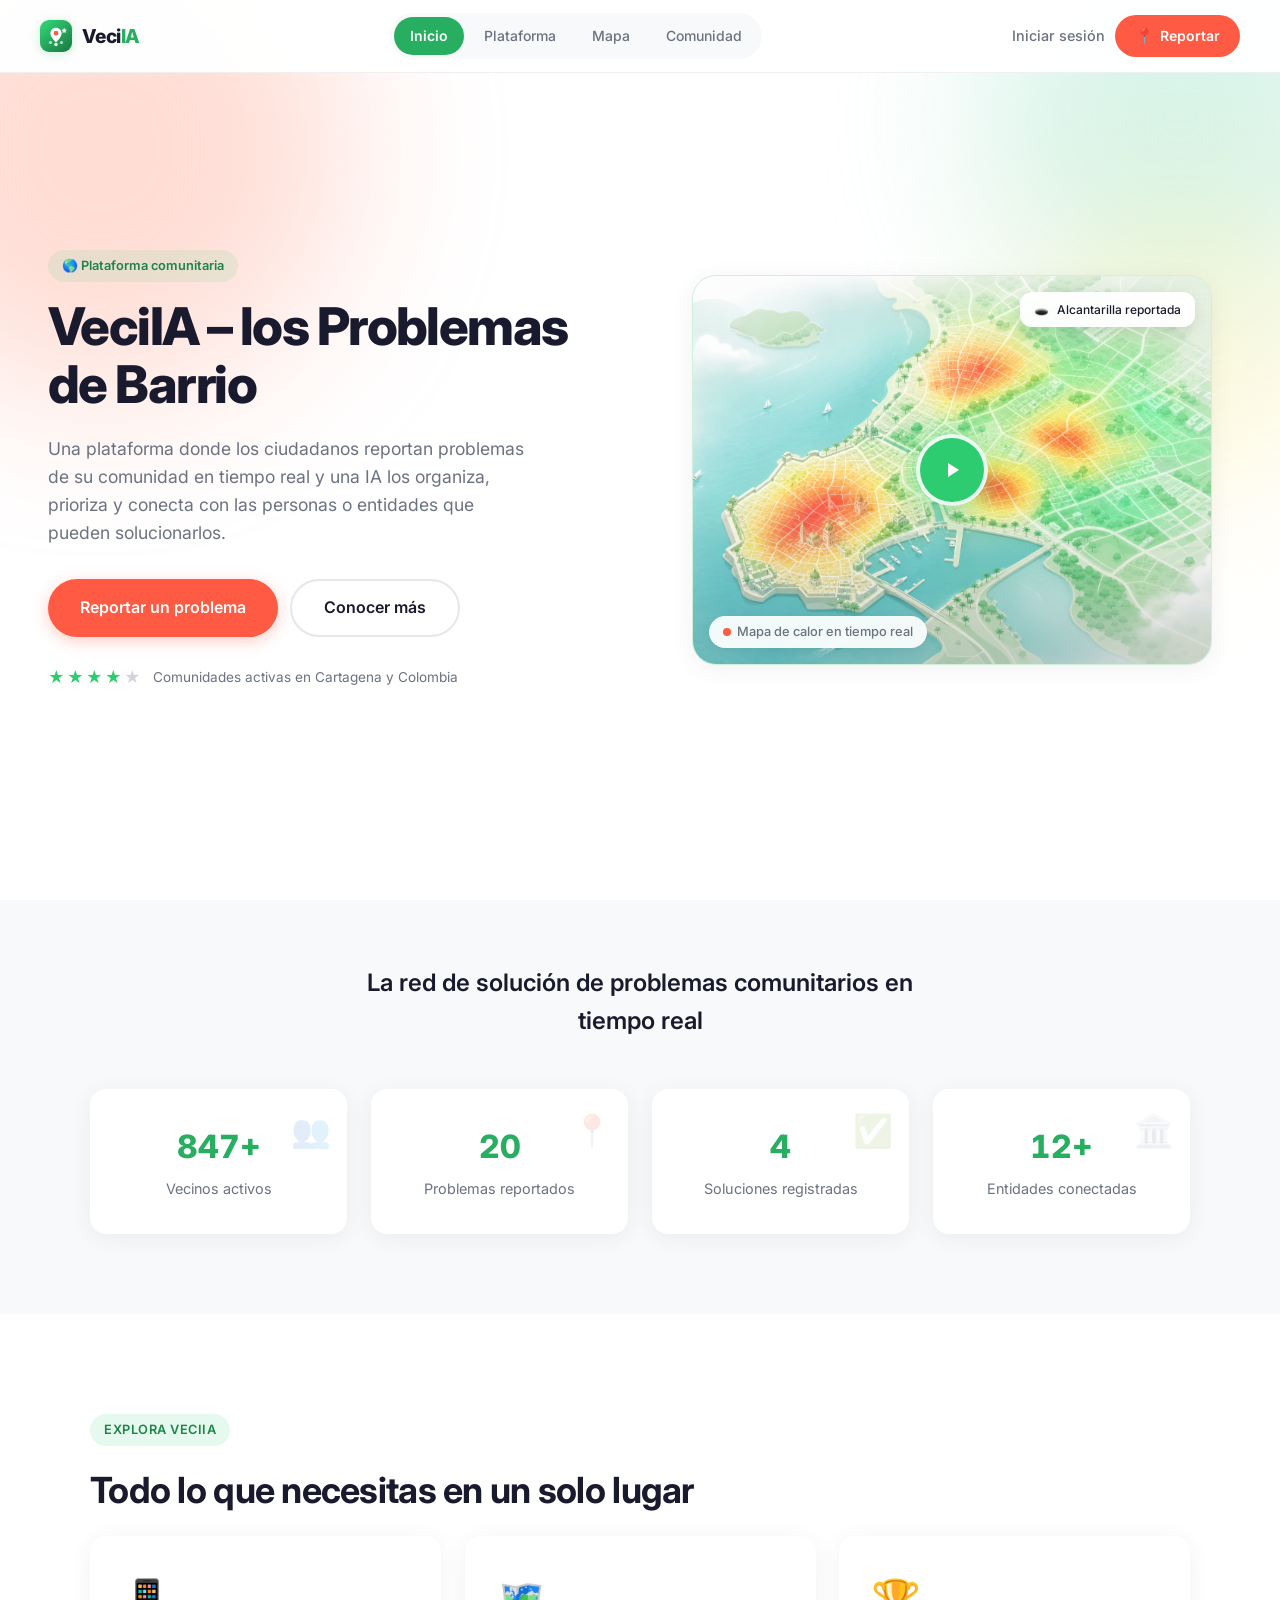
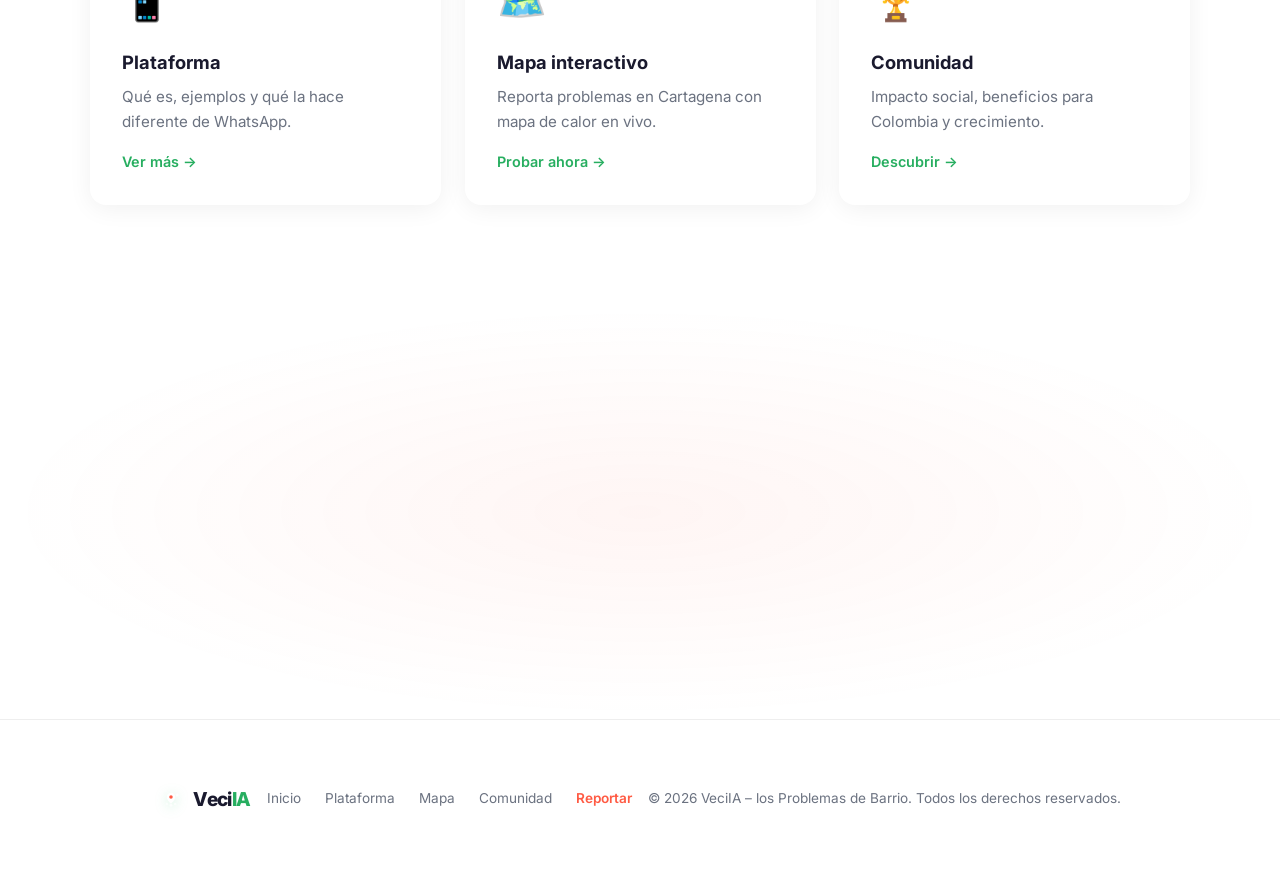
==== index.html @ 1b0c9b7e "commit 2" ====
<!DOCTYPE html>
<html lang="es">
<head>
  <meta charset="UTF-8">
  <meta name="viewport" content="width=device-width, initial-scale=1.0, viewport-fit=cover">
  <meta name="theme-color" content="#ffffff">
  <meta name="description" content="VeciIA – Reporta problemas de tu barrio en tiempo real. La IA los organiza, prioriza y conecta con quien puede solucionarlos.">
  <title>Inicio – VeciIA</title>
  <link rel="preconnect" href="https://fonts.googleapis.com">
  <link rel="preconnect" href="https://fonts.gstatic.com" crossorigin>
  <link href="https://fonts.googleapis.com/css2?family=Inter:wght@400;500;600;700;800&display=swap" rel="stylesheet">
  <link rel="icon" href="logo.svg" type="image/svg+xml">
  <link rel="stylesheet" href="styles.css">
</head>
<body data-page="index">
  <div class="blob blob-peach" aria-hidden="true"></div>
  <div class="blob blob-mint" aria-hidden="true"></div>
  <div class="blob blob-yellow" aria-hidden="true"></div>

  <div id="site-header"></div>

  <main class="page-main">
    <section class="hero">
      <div class="hero-content">
        <span class="hero-badge" data-reveal>🌎 Plataforma comunitaria</span>
        <h1 data-reveal data-delay="100">VeciIA – los Problemas de Barrio</h1>
        <p class="hero-desc" data-reveal data-delay="200">
          Una plataforma donde los ciudadanos reportan problemas de su comunidad en tiempo real
          y una IA los organiza, prioriza y conecta con las personas o entidades que pueden solucionarlos.
        </p>
        <div class="hero-actions" data-reveal data-delay="300">
          <a href="mapa.html#reportar" class="btn-primary js-report">Reportar un problema</a>
          <a href="plataforma.html" class="btn-secondary">Conocer más</a>
        </div>
        <div class="social-proof" data-reveal data-delay="400">
          <div class="stars" aria-label="4.8 de 5 estrellas">
            <span class="star filled">★</span>
            <span class="star filled">★</span>
            <span class="star filled">★</span>
            <span class="star filled">★</span>
            <span class="star">★</span>
          </div>
          <span>Comunidades activas en Cartagena y Colombia</span>
        </div>
      </div>
      <div class="hero-visual" data-reveal="right" data-delay="200">
        <div class="hero-image">
          <a href="mapa.html" class="map-preview-link">
            <div class="map-preview">
              <img
                src="assets/hero-heatmap.png"
                alt="Mapa de calor en tiempo real de problemas reportados en Cartagena"
                class="map-preview-img"
                width="520"
                height="390"
                loading="eager"
              >
              <div class="map-notifications" aria-live="polite"></div>
              <span class="map-label">
                <span class="live-dot"></span>
                Mapa de calor en tiempo real
              </span>
            </div>
            <span class="play-btn" aria-hidden="true">
              <svg width="24" height="24" viewBox="0 0 24 24" fill="white"><path d="M8 5v14l11-7z"/></svg>
            </span>
          </a>
        </div>
      </div>
    </section>

    <section class="stats-section">
      <h2 data-reveal>La red de solución de problemas comunitarios en tiempo real</h2>
      <div class="stats-grid">
        <div class="stat-card" data-reveal data-delay="0" data-tilt>
          <span class="stat-icon" aria-hidden="true">👥</span>
          <span class="stat-number" data-stat="users">847+</span>
          <span class="stat-label">Vecinos activos</span>
        </div>
        <div class="stat-card" data-reveal data-delay="100" data-tilt>
          <span class="stat-icon" aria-hidden="true">📍</span>
          <span class="stat-number" data-stat="reports">10</span>
          <span class="stat-label">Problemas reportados</span>
        </div>
        <div class="stat-card" data-reveal data-delay="200" data-tilt>
          <span class="stat-icon" aria-hidden="true">✅</span>
          <span class="stat-number" data-stat="resolved">2</span>
          <span class="stat-label">Soluciones registradas</span>
        </div>
        <div class="stat-card" data-reveal data-delay="300" data-tilt>
          <span class="stat-icon" aria-hidden="true">🏛️</span>
          <span class="stat-number" data-stat="entities">12+</span>
          <span class="stat-label">Entidades conectadas</span>
        </div>
      </div>
    </section>

    <section class="section">
      <div class="section-inner">
        <span class="section-tag" data-reveal>Explora VeciIA</span>
        <h2 data-reveal data-delay="50">Todo lo que necesitas en un solo lugar</h2>
        <div class="page-cards">
          <a href="plataforma.html" class="page-card" data-reveal data-delay="0" data-tilt>
            <span class="page-card-icon">📱</span>
            <h3>Plataforma</h3>
            <p>Qué es, ejemplos y qué la hace diferente de WhatsApp.</p>
            <span class="page-card-link">Ver más →</span>
          </a>
          <a href="mapa.html" class="page-card" data-reveal data-delay="100" data-tilt>
            <span class="page-card-icon">🗺️</span>
            <h3>Mapa interactivo</h3>
            <p>Reporta problemas en Cartagena con mapa de calor en vivo.</p>
            <span class="page-card-link">Probar ahora →</span>
          </a>
          <a href="comunidad.html" class="page-card" data-reveal data-delay="200" data-tilt>
            <span class="page-card-icon">🏆</span>
            <h3>Comunidad</h3>
            <p>Impacto social, beneficios para Colombia y crecimiento.</p>
            <span class="page-card-link">Descubrir →</span>
          </a>
        </div>
      </div>
    </section>

    <section class="cta-section">
      <div class="cta-inner" data-reveal>
        <h2>¿Listo para transformar tu barrio?</h2>
        <p>Únete a VeciIA y sé parte de la red que resuelve problemas en tiempo real.</p>
        <a href="mapa.html" class="btn-primary btn-large">Comenzar ahora</a>
      </div>
    </section>
  </main>

  <div id="site-footer"></div>
  <div id="site-auth"></div>

  <script src="layout.js"></script>
  <script src="app.js"></script>
  <script src="ui.js"></script>
  <script src="main.js"></script>
  <script>
    if (typeof VeciIA !== 'undefined') {
      VeciIA.on('ready', () => {
        const s = VeciIA.getStats();
        document.querySelector('[data-stat="users"]').textContent = s.users.toLocaleString('es-CO') + '+';
        document.querySelector('[data-stat="reports"]').textContent = s.reports.toLocaleString('es-CO');
        document.querySelector('[data-stat="resolved"]').textContent = s.resolved.toLocaleString('es-CO');
        document.querySelector('[data-stat="entities"]').textContent = s.entities + '+';
      });
    }
  </script>
</body>
</html>
---- styles.css ----
*, *::before, *::after {
  box-sizing: border-box;
  margin: 0;
  padding: 0;
}

:root {
  --coral: #ff5a43;
  --coral-dark: #e84a35;
  --green: #2ecc71;
  --green-dark: #27ae60;
  --green-deep: #1e8449;
  --text: #1a1a2e;
  --text-muted: #6b7280;
  --bg: #ffffff;
  --bg-alt: #f8f9fb;
  --card-shadow: 0 4px 24px rgba(0, 0, 0, 0.06);
  --card-shadow-hover: 0 12px 40px rgba(0, 0, 0, 0.12);
  --radius: 16px;
  --radius-lg: 24px;
  --font: 'Inter', system-ui, -apple-system, sans-serif;
  --header-h: 72px;
  --safe-top: 0px;
  --safe-bottom: 0px;
  --ease-out: cubic-bezier(0.22, 1, 0.36, 1);
  --ease-spring: cubic-bezier(0.34, 1.56, 0.64, 1);
}

html {
  scroll-behavior: smooth;
}

body {
  font-family: var(--font);
  color: var(--text);
  background: var(--bg);
  line-height: 1.6;
  overflow-x: hidden;
  -webkit-font-smoothing: antialiased;
}

body.menu-open {
  overflow: hidden;
}

/* ── Scroll reveal ── */
[data-reveal] {
  opacity: 0;
  transform: translateY(32px);
  transition: opacity 0.7s var(--ease-out), transform 0.7s var(--ease-out);
}

[data-reveal="left"] {
  transform: translateX(-40px);
}

[data-reveal="right"] {
  transform: translateX(40px);
}

[data-reveal].revealed {
  opacity: 1;
  transform: translate(0, 0);
}

@media (prefers-reduced-motion: reduce) {
  [data-reveal] {
    opacity: 1;
    transform: none;
    transition: none;
  }

  *, *::before, *::after {
    animation-duration: 0.01ms !important;
    transition-duration: 0.01ms !important;
  }
}

/* ── Background blobs ── */
.blob {
  position: fixed;
  border-radius: 50%;
  filter: blur(80px);
  opacity: 0.45;
  pointer-events: none;
  z-index: -1;
  transition: transform 0.6s ease-out;
  will-change: transform;
}

.blob-peach {
  width: min(500px, 80vw);
  height: min(500px, 80vw);
  background: #ffb4a2;
  top: -100px;
  left: -150px;
  animation: float 8s ease-in-out infinite;
}

.blob-mint {
  width: min(400px, 70vw);
  height: min(400px, 70vw);
  background: #a8e6cf;
  top: -80px;
  right: -100px;
  animation: float 10s ease-in-out infinite reverse;
}

.blob-yellow {
  width: min(300px, 60vw);
  height: min(300px, 60vw);
  background: #fff3b0;
  top: 200px;
  right: -50px;
  animation: float 12s ease-in-out infinite 2s;
}

@keyframes float {
  0%, 100% { transform: translate(0, 0); }
  33% { transform: translate(20px, -15px); }
  66% { transform: translate(-10px, 10px); }
}

/* ── Nav overlay ── */
.nav-overlay {
  position: fixed;
  inset: 0;
  background: rgba(0, 0, 0, 0.4);
  backdrop-filter: blur(4px);
  z-index: 98;
  opacity: 0;
  visibility: hidden;
  transition: opacity 0.3s, visibility 0.3s;
}

.nav-overlay.visible {
  opacity: 1;
  visibility: visible;
}

/* ── Header ── */
.header {
  position: fixed;
  top: 0;
  left: 0;
  right: 0;
  z-index: 100;
  background: rgba(255, 255, 255, 0.97);
  backdrop-filter: blur(12px);
  -webkit-backdrop-filter: blur(12px);
  border-bottom: 1px solid rgba(0, 0, 0, 0.06);
  transition: box-shadow 0.3s var(--ease-out);
}

.header.scrolled {
  box-shadow: 0 4px 24px rgba(0, 0, 0, 0.08);
}

.header-inner {
  display: flex;
  align-items: center;
  justify-content: space-between;
  gap: 16px;
  max-width: 1280px;
  margin: 0 auto;
  padding: 0 clamp(16px, 4vw, 40px);
  height: var(--header-h);
}

.page-main {
  padding-top: calc(var(--header-h) + var(--safe-top));
}

.page-main--map {
  padding-top: calc(var(--header-h) + var(--safe-top));
}

.header-actions {
  display: flex;
  align-items: center;
  gap: 10px;
  flex-shrink: 0;
  min-width: 0;
}

.header-actions .user-menu {
  margin-right: 4px;
}

.logo {
  display: flex;
  align-items: center;
  gap: 10px;
  font-weight: 800;
  font-size: 1.2rem;
  color: var(--text);
  text-decoration: none;
  z-index: 101;
  transition: transform 0.2s var(--ease-spring);
  min-width: 0;
  flex-shrink: 0;
}

.logo:hover {
  transform: scale(1.02);
}

.logo-icon {
  display: flex;
  align-items: center;
  justify-content: center;
  flex-shrink: 0;
  line-height: 0;
  filter: drop-shadow(0 2px 6px rgba(46, 204, 113, 0.25));
  transition: transform 0.4s var(--ease-spring), filter 0.3s;
}

.logo-text {
  letter-spacing: -0.03em;
  white-space: nowrap;
}

.logo-ia {
  color: var(--green-dark);
}

.logo:hover .logo-icon {
  transform: rotate(-6deg) scale(1.05);
  filter: drop-shadow(0 4px 10px rgba(46, 204, 113, 0.35));
}

.nav {
  display: flex;
  align-items: center;
  gap: 4px;
  background: var(--bg-alt);
  padding: 4px;
  border-radius: 50px;
}

.nav-drawer-head,
.nav-drawer-foot,
.nav-links-group {
  display: contents;
}

.nav-drawer-brand,
.nav-drawer-tagline {
  display: none;
}

.nav-link {
  color: var(--text-muted);
  text-decoration: none;
  font-size: 0.875rem;
  font-weight: 500;
  padding: 8px 16px;
  border-radius: 50px;
  transition: color 0.2s, background 0.2s;
  white-space: nowrap;
}

.nav-link:hover {
  color: var(--text);
  background: rgba(255, 255, 255, 0.8);
}

.nav-link.active {
  color: white;
  background: var(--green-dark);
  font-weight: 600;
}

.header-cta {
  display: inline-flex;
  align-items: center;
  gap: 6px;
  padding: 10px 20px;
  background: var(--coral);
  color: white !important;
  text-decoration: none;
  border-radius: 50px;
  font-size: 0.875rem;
  font-weight: 600;
  transition: background 0.2s, transform 0.2s;
  white-space: nowrap;
  flex-shrink: 0;
  z-index: 101;
}

.header-cta-icon {
  font-size: 0.95rem;
  line-height: 1;
}

.header-cta:hover {
  background: var(--coral-dark);
  transform: translateY(-1px);
}

.nav-mobile-only {
  display: none;
}

.nav-report-mobile {
  background: var(--coral) !important;
  color: white !important;
  font-weight: 600;
  margin-top: 8px;
  text-align: center;
}

body.logged-in .sign-in,
body.logged-in .sign-in-nav {
  display: none !important;
}

body.logged-in .header-cta {
  background: var(--green-dark);
}

body.logged-in .header-cta:hover {
  background: var(--green-deep);
}

.sign-in {
  color: var(--text-muted);
  text-decoration: none;
  font-size: 0.9rem;
  font-weight: 500;
  transition: color 0.2s;
  z-index: 101;
}

.sign-in:hover {
  color: var(--text);
}

/* Botón flotante Reportar (visible en todas las páginas) */
.fab-report {
  display: none;
  position: fixed;
  bottom: calc(20px + var(--safe-bottom));
  right: 16px;
  z-index: 90;
  align-items: center;
  gap: 8px;
  padding: 14px 20px;
  background: var(--coral);
  color: white !important;
  text-decoration: none;
  border-radius: 50px;
  font-size: 0.9rem;
  font-weight: 700;
  box-shadow: 0 8px 28px rgba(255, 90, 67, 0.45);
  transition: transform 0.2s var(--ease-out), box-shadow 0.2s, background 0.2s;
}

.fab-report:hover {
  background: var(--coral-dark);
  transform: translateY(-2px);
  box-shadow: 0 12px 32px rgba(255, 90, 67, 0.5);
}

.fab-report-icon {
  font-size: 1.1rem;
  line-height: 1;
}

body.logged-in .fab-report {
  background: var(--green-dark);
  box-shadow: 0 8px 28px rgba(39, 174, 96, 0.4);
}

body.logged-in .fab-report:hover {
  background: var(--green-deep);
  box-shadow: 0 12px 32px rgba(39, 174, 96, 0.45);
}

body[data-page="mapa"] .fab-report {
  display: none !important;
}

body[data-page="mapa"].logged-in .map-page-body {
  padding-bottom: calc(48px + var(--safe-bottom));
}

.footer-report {
  color: var(--coral) !important;
  font-weight: 600;
}

.menu-toggle {
  display: none;
  flex-direction: column;
  justify-content: center;
  align-items: center;
  gap: 5px;
  background: var(--bg-alt);
  border: 1px solid rgba(0, 0, 0, 0.07);
  border-radius: 12px;
  cursor: pointer;
  padding: 0;
  z-index: 101;
  width: 44px;
  height: 44px;
  flex-shrink: 0;
  transition: background 0.2s, border-color 0.2s, box-shadow 0.2s;
}

.menu-toggle:hover {
  background: #eef0f4;
  border-color: rgba(0, 0, 0, 0.1);
}

.menu-toggle span {
  display: block;
  width: 20px;
  height: 2px;
  background: var(--text);
  border-radius: 2px;
  transition: transform 0.3s var(--ease-out), opacity 0.3s;
  transform-origin: center;
}

.menu-toggle.active {
  background: var(--green-dark);
  border-color: var(--green-dark);
}

.menu-toggle.active span {
  background: white;
}

.menu-toggle.active span:nth-child(1) {
  transform: translateY(7px) rotate(45deg);
}

.menu-toggle.active span:nth-child(2) {
  opacity: 0;
  transform: scaleX(0);
}

.menu-toggle.active span:nth-child(3) {
  transform: translateY(-7px) rotate(-45deg);
}

/* ── Buttons ── */
.btn-primary,
.btn-secondary {
  position: relative;
  overflow: hidden;
  display: inline-flex;
  align-items: center;
  justify-content: center;
  padding: 14px 32px;
  border-radius: 50px;
  font-weight: 600;
  font-size: 1rem;
  text-decoration: none;
  border: none;
  cursor: pointer;
  transition: background 0.25s, transform 0.2s var(--ease-spring), box-shadow 0.25s;
  -webkit-tap-highlight-color: transparent;
  min-height: 48px;
}

.btn-primary {
  background: var(--coral);
  color: white;
  box-shadow: 0 4px 16px rgba(255, 90, 67, 0.3);
}

.btn-primary:hover {
  background: var(--coral-dark);
  transform: translateY(-2px);
  box-shadow: 0 8px 24px rgba(255, 90, 67, 0.4);
}

.btn-primary:active {
  transform: translateY(0) scale(0.98);
}

.btn-secondary {
  background: transparent;
  color: var(--text);
  border: 2px solid #e5e7eb;
}

.btn-secondary:hover {
  border-color: var(--green);
  color: var(--green-dark);
  transform: translateY(-2px);
}

.btn-large {
  padding: 16px 40px;
  font-size: 1.05rem;
}

.ripple {
  position: absolute;
  border-radius: 50%;
  background: rgba(255, 255, 255, 0.4);
  width: 20px;
  height: 20px;
  transform: translate(-50%, -50%) scale(0);
  animation: ripple 0.6s ease-out forwards;
  pointer-events: none;
}

@keyframes ripple {
  to {
    transform: translate(-50%, -50%) scale(20);
    opacity: 0;
  }
}

/* ── Hero ── */
.hero {
  display: grid;
  grid-template-columns: 1fr 1fr;
  gap: clamp(32px, 5vw, 64px);
  align-items: center;
  max-width: 1280px;
  margin: 0 auto;
  padding: 48px clamp(20px, 4vw, 48px) 80px;
  min-height: calc(100svh - var(--header-h));
}

.hero-badge {
  display: inline-block;
  background: rgba(46, 204, 113, 0.1);
  color: var(--green-deep);
  font-size: 0.8rem;
  font-weight: 600;
  padding: 6px 14px;
  border-radius: 20px;
  margin-bottom: 16px;
}

.hero-content h1 {
  font-size: clamp(2rem, 5vw, 3.25rem);
  font-weight: 800;
  line-height: 1.12;
  margin-bottom: 20px;
  letter-spacing: -0.03em;
}

.hero-desc {
  color: var(--text-muted);
  font-size: clamp(1rem, 2vw, 1.1rem);
  margin-bottom: 32px;
  max-width: 480px;
}

.hero-actions {
  display: flex;
  flex-wrap: wrap;
  gap: 12px;
}

.social-proof {
  display: flex;
  align-items: center;
  flex-wrap: wrap;
  gap: 12px;
  margin-top: 28px;
  font-size: 0.85rem;
  color: var(--text-muted);
}

.stars {
  display: flex;
  gap: 2px;
}

.star {
  color: #d1d5db;
  font-size: 1rem;
  transition: transform 0.3s var(--ease-spring);
}

.star.filled {
  color: var(--green);
}

.social-proof:hover .star.filled {
  transform: scale(1.15);
}

/* ── Hero visual ── */
.hero-visual {
  display: flex;
  justify-content: center;
}

.hero-image {
  position: relative;
  width: 100%;
  max-width: 520px;
  transition: transform 0.15s ease-out;
  will-change: transform;
}

.map-preview {
  width: 100%;
  aspect-ratio: 4/3;
  background: #e8f5e9;
  border-radius: var(--radius-lg);
  position: relative;
  overflow: hidden;
  box-shadow: var(--card-shadow);
  border: 1px solid rgba(46, 204, 113, 0.12);
}

.map-preview-img {
  width: 100%;
  height: 100%;
  object-fit: cover;
  object-position: center;
  display: block;
  transition: transform 0.5s var(--ease-out);
}

.map-preview-link:hover .map-preview-img {
  transform: scale(1.03);
}

.map-preview::after {
  content: '';
  position: absolute;
  inset: 0;
  background: linear-gradient(180deg, transparent 55%, rgba(0, 0, 0, 0.12) 100%);
  pointer-events: none;
  z-index: 1;
}

.map-grid {
  position: absolute;
  inset: 0;
  background-image:
    linear-gradient(rgba(255,255,255,0.3) 1px, transparent 1px),
    linear-gradient(90deg, rgba(255,255,255,0.3) 1px, transparent 1px);
  background-size: 40px 40px;
  animation: gridMove 20s linear infinite;
}

@keyframes gridMove {
  0% { transform: translate(0, 0); }
  100% { transform: translate(40px, 40px); }
}

.heat-dot {
  position: absolute;
  border-radius: 50%;
  animation: pulse 2s ease-in-out infinite;
}

.dot-1 { width: 60px; height: 60px; background: rgba(255, 90, 67, 0.5); top: 30%; left: 25%; }
.dot-2 { width: 40px; height: 40px; background: rgba(255, 90, 67, 0.35); top: 55%; left: 60%; animation-delay: 0.5s; }
.dot-3 { width: 50px; height: 50px; background: rgba(255, 152, 0, 0.4); top: 20%; right: 20%; animation-delay: 1s; }
.dot-4 { width: 35px; height: 35px; background: rgba(46, 204, 113, 0.4); bottom: 25%; left: 40%; animation-delay: 1.5s; }

@keyframes pulse {
  0%, 100% { transform: scale(1); opacity: 0.8; }
  50% { transform: scale(1.2); opacity: 1; }
}

.map-label {
  position: absolute;
  bottom: 16px;
  left: 16px;
  z-index: 2;
  background: rgba(255, 255, 255, 0.92);
  backdrop-filter: blur(8px);
  padding: 6px 14px;
  border-radius: 20px;
  font-size: 0.8rem;
  font-weight: 500;
  color: var(--text-muted);
  display: flex;
  align-items: center;
  gap: 6px;
  box-shadow: 0 2px 12px rgba(0, 0, 0, 0.08);
}

.live-dot {
  width: 8px;
  height: 8px;
  background: var(--coral);
  border-radius: 50%;
  animation: blink 1.5s ease-in-out infinite;
}

@keyframes blink {
  0%, 100% { opacity: 1; }
  50% { opacity: 0.3; }
}

.map-notifications {
  position: absolute;
  top: 16px;
  right: 16px;
  z-index: 2;
  display: flex;
  flex-direction: column;
  gap: 8px;
  pointer-events: none;
}

.map-notif {
  display: flex;
  align-items: center;
  gap: 8px;
  background: rgba(255, 255, 255, 0.95);
  backdrop-filter: blur(8px);
  padding: 8px 14px;
  border-radius: 12px;
  font-size: 0.75rem;
  font-weight: 500;
  box-shadow: 0 4px 16px rgba(0,0,0,0.1);
  opacity: 0;
  transform: translateX(20px);
  transition: opacity 0.4s, transform 0.4s var(--ease-out);
}

.map-notif.show {
  opacity: 1;
  transform: translateX(0);
}

.map-preview-link {
  display: block;
  position: relative;
  text-decoration: none;
  color: inherit;
}

.map-preview-link .play-btn {
  position: absolute;
  top: 50%;
  left: 50%;
  transform: translate(-50%, -50%);
  pointer-events: none;
  width: 72px;
  height: 72px;
  border-radius: 50%;
  background: var(--green);
  border: 4px solid rgba(255, 255, 255, 0.9);
  display: flex;
  align-items: center;
  justify-content: center;
  box-shadow: 0 8px 32px rgba(46, 204, 113, 0.4);
  animation: playPulse 2.5s ease-in-out infinite;
}

@keyframes playPulse {
  0%, 100% { box-shadow: 0 8px 32px rgba(46, 204, 113, 0.4); }
  50% { box-shadow: 0 8px 48px rgba(46, 204, 113, 0.6), 0 0 0 12px rgba(46, 204, 113, 0.1); }
}

/* ── Page hero (inner pages) ── */
.page-hero {
  padding: 48px clamp(20px, 4vw, 48px) 32px;
  max-width: 1280px;
  margin: 0 auto;
}

.page-hero h1 {
  font-size: clamp(2rem, 4vw, 2.75rem);
  font-weight: 800;
  letter-spacing: -0.03em;
  margin-bottom: 16px;
}

.page-hero-desc {
  color: var(--text-muted);
  font-size: clamp(1rem, 2vw, 1.1rem);
  max-width: 640px;
  line-height: 1.7;
}

/* ── Page navigation cards ── */
.page-cards {
  display: grid;
  grid-template-columns: repeat(3, 1fr);
  gap: 24px;
}

.page-card {
  background: white;
  border-radius: var(--radius);
  padding: 32px;
  box-shadow: var(--card-shadow);
  text-decoration: none;
  color: inherit;
  display: flex;
  flex-direction: column;
  transition: transform 0.3s var(--ease-out), box-shadow 0.3s;
  will-change: transform;
}

.page-card:hover {
  transform: translateY(-6px);
  box-shadow: var(--card-shadow-hover);
}

.page-card-icon {
  font-size: 2.5rem;
  margin-bottom: 16px;
}

.page-card h3 {
  font-size: 1.15rem;
  margin-bottom: 8px;
}

.page-card p {
  color: var(--text-muted);
  font-size: 0.95rem;
  flex: 1;
}

.page-card-link {
  margin-top: 16px;
  font-size: 0.9rem;
  font-weight: 600;
  color: var(--green-dark);
}

/* ── Map page layout ── */
.map-page-header {
  padding: 32px clamp(20px, 4vw, 48px) 16px;
}

.map-page-header h1 {
  font-size: clamp(1.75rem, 3.5vw, 2.25rem);
  font-weight: 700;
  margin-bottom: 12px;
}

.map-page-body {
  padding: 0 clamp(20px, 4vw, 48px) 48px;
}

.map-page-body .map-workspace {
  min-height: calc(100svh - var(--header-h) - 180px);
}

/* ── Footer ── */
.footer-inner {
  display: flex;
  align-items: center;
  justify-content: space-between;
  flex-wrap: wrap;
  gap: 16px;
  max-width: 1280px;
  margin: 0 auto;
  padding: 32px clamp(20px, 4vw, 48px);
}

.footer-nav {
  display: flex;
  gap: 24px;
  flex-wrap: wrap;
}

.footer-nav a {
  color: var(--text-muted);
  text-decoration: none;
  font-size: 0.85rem;
  transition: color 0.2s;
}

.footer-nav a:hover {
  color: var(--text);
}

.footer {
  border-top: 1px solid #eee;
}

.footer p {
  font-size: 0.85rem;
  color: var(--text-muted);
}

.map-preview-link:hover .play-btn {
  transform: translate(-50%, -50%) scale(1.08);
}

/* ── Stats ── */
.stats-section {
  background: var(--bg-alt);
  padding: 64px clamp(20px, 4vw, 48px) 80px;
  text-align: center;
}

.stats-section h2 {
  font-size: clamp(1.25rem, 2.5vw, 1.5rem);
  font-weight: 600;
  margin-bottom: 48px;
  max-width: 600px;
  margin-left: auto;
  margin-right: auto;
}

.stats-grid {
  display: grid;
  grid-template-columns: repeat(4, 1fr);
  gap: 24px;
  max-width: 1100px;
  margin: 0 auto;
}

.stat-card {
  background: white;
  border-radius: var(--radius);
  padding: 32px 24px;
  box-shadow: var(--card-shadow);
  position: relative;
  overflow: hidden;
  transition: transform 0.3s var(--ease-out), box-shadow 0.3s;
  cursor: default;
}

.stat-card:hover {
  box-shadow: var(--card-shadow-hover);
}

.stat-card::before {
  content: '';
  position: absolute;
  top: 0;
  left: 0;
  right: 0;
  height: 3px;
  background: linear-gradient(90deg, var(--green), var(--coral));
  transform: scaleX(0);
  transform-origin: left;
  transition: transform 0.4s var(--ease-out);
}

.stat-card:hover::before {
  transform: scaleX(1);
}

.stat-icon {
  position: absolute;
  top: 16px;
  right: 16px;
  font-size: 2rem;
  opacity: 0.12;
  transition: transform 0.4s var(--ease-spring);
}

.stat-card:hover .stat-icon {
  transform: scale(1.2) rotate(8deg);
  opacity: 0.2;
}

.stat-number {
  display: block;
  font-size: clamp(1.75rem, 3vw, 2rem);
  font-weight: 800;
  color: var(--green-dark);
  margin-bottom: 4px;
  font-variant-numeric: tabular-nums;
}

.stat-label {
  font-size: 0.9rem;
  color: var(--text-muted);
}

/* ── Sections ── */
.section {
  padding: clamp(60px, 8vw, 100px) clamp(20px, 4vw, 48px);
}

.section-alt {
  background: var(--bg-alt);
}

.section-inner {
  max-width: 1100px;
  margin: 0 auto;
}

.section-tag {
  display: inline-block;
  background: rgba(46, 204, 113, 0.12);
  color: var(--green-deep);
  font-size: 0.8rem;
  font-weight: 600;
  padding: 6px 14px;
  border-radius: 20px;
  margin-bottom: 16px;
  text-transform: uppercase;
  letter-spacing: 0.04em;
}

.section h2 {
  font-size: clamp(1.75rem, 3.5vw, 2.25rem);
  font-weight: 700;
  margin-bottom: 16px;
  letter-spacing: -0.02em;
}

.section-lead {
  color: var(--text-muted);
  font-size: clamp(1rem, 2vw, 1.05rem);
  max-width: 640px;
  margin-bottom: 48px;
}

/* ── Feature cards ── */
.feature-cards {
  display: grid;
  grid-template-columns: repeat(3, 1fr);
  gap: 24px;
}

.feature-card {
  background: white;
  border-radius: var(--radius);
  padding: 32px;
  box-shadow: var(--card-shadow);
  transition: transform 0.3s var(--ease-out), box-shadow 0.3s;
  will-change: transform;
}

.feature-card:hover {
  box-shadow: var(--card-shadow-hover);
}

.feature-icon {
  font-size: 2rem;
  margin-bottom: 16px;
  display: inline-block;
  transition: transform 0.4s var(--ease-spring);
}

.feature-card:hover .feature-icon {
  transform: scale(1.2) rotate(-5deg);
}

.feature-card h3 {
  font-size: 1.1rem;
  margin-bottom: 8px;
}

.feature-card p {
  color: var(--text-muted);
  font-size: 0.95rem;
}

/* ── Examples ── */
.examples-scroll-hint {
  display: none;
  font-size: 0.8rem;
  color: var(--text-muted);
  margin-bottom: 12px;
  animation: hintBounce 2s ease-in-out infinite;
}

@keyframes hintBounce {
  0%, 100% { transform: translateX(0); }
  50% { transform: translateX(6px); }
}

.examples-grid {
  display: grid;
  grid-template-columns: repeat(auto-fit, minmax(200px, 1fr));
  gap: 16px;
  list-style: none;
}

.example-card {
  background: white;
  border-radius: var(--radius);
  padding: 24px;
  box-shadow: var(--card-shadow);
  display: flex;
  flex-direction: column;
  gap: 12px;
  transition: transform 0.3s var(--ease-spring), box-shadow 0.3s, border-color 0.3s;
  cursor: pointer;
  border: 2px solid transparent;
  -webkit-tap-highlight-color: transparent;
}

.example-card:hover {
  transform: translateY(-4px);
  box-shadow: var(--card-shadow-hover);
  border-color: rgba(46, 204, 113, 0.2);
}

.example-card.tapped {
  transform: scale(0.97);
  border-color: var(--green);
}

.example-icon {
  font-size: 1.75rem;
  transition: transform 0.3s var(--ease-spring);
}

.example-card:hover .example-icon {
  transform: scale(1.15);
}

.example-card p {
  font-size: 0.95rem;
  color: var(--text);
  font-style: italic;
  line-height: 1.5;
}

/* ── Two column ── */
.two-col {
  display: grid;
  grid-template-columns: 1fr 1fr;
  gap: clamp(40px, 6vw, 64px);
  align-items: center;
}

.col-text p {
  color: var(--text-muted);
  font-size: clamp(1rem, 2vw, 1.05rem);
  margin-top: 12px;
}

/* Compare bar */
.compare-bar {
  margin-top: 32px;
  display: flex;
  flex-direction: column;
  gap: 16px;
}

.compare-item {
  display: flex;
  flex-direction: column;
  gap: 6px;
}

.compare-item span {
  font-size: 0.85rem;
  font-weight: 600;
}

.compare-item.bad span { color: #ef4444; }
.compare-item.good span { color: var(--green-dark); }

.bar-track {
  height: 8px;
  border-radius: 8px;
  background: #e5e7eb;
  overflow: hidden;
}

.bar-fill {
  height: 100%;
  border-radius: 8px;
  width: 0;
  transition: width 1.4s var(--ease-out);
}

.compare-item.bad .bar-fill {
  background: #fca5a5;
}

.compare-item.good .bar-fill {
  background: linear-gradient(90deg, var(--green), var(--green-dark));
}

.compare-bar.revealed .compare-item.bad .bar-fill {
  width: 25%;
}

.compare-bar.revealed .compare-item.good .bar-fill {
  width: 95%;
}

.col-cards {
  display: grid;
  grid-template-columns: 1fr 1fr;
  gap: 16px;
}

.diff-card {
  background: white;
  border-radius: var(--radius);
  padding: 24px;
  box-shadow: var(--card-shadow);
  transition: transform 0.3s var(--ease-out), box-shadow 0.3s;
  will-change: transform;
}

.diff-card:hover {
  box-shadow: var(--card-shadow-hover);
}

.diff-number {
  display: block;
  font-size: 0.75rem;
  font-weight: 700;
  color: var(--coral);
  margin-bottom: 8px;
}

.diff-card h3 {
  font-size: 1rem;
  margin-bottom: 6px;
}

.diff-card p {
  font-size: 0.85rem;
  color: var(--text-muted);
}

/* ── Impact ── */
.section-impact {
  background: linear-gradient(135deg, #f0fdf4 0%, #ecfdf5 50%, #f8f9fb 100%);
}

.impact-visual {
  display: flex;
  flex-direction: column;
  align-items: center;
  gap: 24px;
}

.impact-badge {
  background: white;
  border-radius: var(--radius-lg);
  padding: 40px 48px;
  text-align: center;
  box-shadow: var(--card-shadow);
  border: 2px solid rgba(46, 204, 113, 0.2);
  transition: transform 0.3s, box-shadow 0.3s;
  will-change: transform;
  width: 100%;
  max-width: 320px;
}

.impact-badge:hover {
  box-shadow: var(--card-shadow-hover);
}

.impact-score {
  display: block;
  font-size: clamp(2.5rem, 6vw, 3.5rem);
  font-weight: 800;
  color: var(--green-dark);
  line-height: 1;
  font-variant-numeric: tabular-nums;
}

.impact-label {
  display: block;
  font-size: 0.9rem;
  color: var(--text-muted);
  margin-top: 8px;
}

.impact-progress {
  margin-top: 16px;
  height: 6px;
  background: #e5e7eb;
  border-radius: 6px;
  overflow: hidden;
}

.impact-progress-fill {
  height: 100%;
  width: 0;
  background: linear-gradient(90deg, var(--green), var(--green-dark));
  border-radius: 6px;
  animation: fillProgress 2s var(--ease-out) 0.5s forwards;
}

@keyframes fillProgress {
  to { width: 78%; }
}

.impact-levels {
  display: flex;
  flex-direction: column;
  gap: 8px;
  width: 100%;
  max-width: 280px;
}

.level {
  background: white;
  padding: 12px 20px;
  border-radius: 12px;
  font-size: 0.9rem;
  color: var(--text-muted);
  box-shadow: 0 2px 8px rgba(0,0,0,0.04);
  cursor: pointer;
  transition: all 0.35s var(--ease-out);
  -webkit-tap-highlight-color: transparent;
}

.level:hover {
  transform: translateX(4px);
}

.level.active {
  background: var(--green);
  color: white;
  font-weight: 600;
  transform: translateX(8px);
  box-shadow: 0 4px 16px rgba(46, 204, 113, 0.3);
}

.impact-list {
  list-style: none;
  margin-top: 24px;
  display: flex;
  flex-direction: column;
  gap: 16px;
}

.impact-list li {
  display: flex;
  align-items: flex-start;
  gap: 12px;
  font-size: 0.95rem;
  color: var(--text-muted);
}

.check {
  flex-shrink: 0;
  width: 24px;
  height: 24px;
  background: rgba(46, 204, 113, 0.15);
  color: var(--green-dark);
  border-radius: 50%;
  display: flex;
  align-items: center;
  justify-content: center;
  font-size: 0.75rem;
  font-weight: 700;
  transition: transform 0.3s var(--ease-spring);
}

.impact-list li:hover .check {
  transform: scale(1.15);
  background: var(--green);
  color: white;
}

/* ── Benefits ── */
.benefits-grid {
  display: grid;
  grid-template-columns: repeat(2, 1fr);
  gap: 24px;
  margin-top: 48px;
}

.benefit-card {
  background: white;
  border-radius: var(--radius);
  padding: 32px;
  box-shadow: var(--card-shadow);
  transition: transform 0.3s var(--ease-out), box-shadow 0.3s;
  will-change: transform;
}

.benefit-card:hover {
  box-shadow: var(--card-shadow-hover);
}

.benefit-check {
  font-size: 1.25rem;
  display: block;
  margin-bottom: 12px;
  transition: transform 0.3s var(--ease-spring);
}

.benefit-card:hover .benefit-check {
  transform: scale(1.2);
}

.benefit-card h3 {
  font-size: 1.1rem;
  margin-bottom: 8px;
}

.benefit-card p {
  color: var(--text-muted);
  font-size: 0.95rem;
}

/* ── Growth ── */
.section-growth {
  background: var(--text);
  color: white;
  overflow: hidden;
}

.section-growth .section-tag {
  background: rgba(46, 204, 113, 0.2);
  color: var(--green);
}

.growth-inner {
  display: grid;
  grid-template-columns: 1fr 1fr;
  gap: clamp(40px, 6vw, 64px);
  align-items: center;
}

.growth-text p {
  color: rgba(255, 255, 255, 0.7);
  font-size: clamp(1rem, 2vw, 1.05rem);
  margin-top: 16px;
  line-height: 1.7;
}

.growth-text strong {
  color: var(--green);
}

.growth-timeline {
  display: flex;
  align-items: center;
  gap: 0;
  margin-top: 32px;
  flex-wrap: wrap;
}

.timeline-step {
  display: flex;
  flex-direction: column;
  align-items: center;
  gap: 8px;
  font-size: 0.85rem;
  color: rgba(255,255,255,0.5);
  transition: color 0.3s;
}

.timeline-step.active {
  color: white;
  font-weight: 600;
}

.step-dot {
  width: 12px;
  height: 12px;
  border-radius: 50%;
  background: rgba(255,255,255,0.3);
  transition: background 0.3s, box-shadow 0.3s;
}

.timeline-step.active .step-dot {
  background: var(--coral);
  box-shadow: 0 0 12px rgba(255, 90, 67, 0.6);
}

.timeline-line {
  flex: 1;
  min-width: 24px;
  height: 2px;
  background: rgba(255,255,255,0.15);
  margin: 0 8px;
  margin-bottom: 22px;
}

.growth-map {
  position: relative;
  width: 100%;
  aspect-ratio: 1;
  max-width: 360px;
  margin: 0 auto;
  background: radial-gradient(circle, rgba(46,204,113,0.15) 0%, transparent 70%);
  border-radius: 50%;
  display: flex;
  align-items: center;
  justify-content: center;
}

.map-ring {
  position: absolute;
  border: 1px solid rgba(46, 204, 113, 0.25);
  border-radius: 50%;
  transform: scale(0);
  transition: transform 0.8s var(--ease-out);
}

.growth-map.animated .ring-1 { transform: scale(1); transition-delay: 0s; }
.growth-map.animated .ring-2 { transform: scale(1); transition-delay: 0.2s; }
.growth-map.animated .ring-3 { transform: scale(1); transition-delay: 0.4s; }

.ring-1 { width: 40%; height: 40%; }
.ring-2 { width: 65%; height: 65%; }
.ring-3 { width: 90%; height: 90%; }

.map-pin {
  position: absolute;
  display: flex;
  flex-direction: column;
  align-items: center;
  gap: 4px;
}

.pin-cartagena {
  top: 35%;
  left: 45%;
}

.pin-dot {
  width: 16px;
  height: 16px;
  background: var(--coral);
  border-radius: 50%;
  border: 3px solid white;
  box-shadow: 0 0 20px rgba(255, 90, 67, 0.6);
  animation: pulse 2s ease-in-out infinite;
}

.pin-label {
  font-size: 0.75rem;
  font-weight: 600;
  color: white;
  background: rgba(0,0,0,0.5);
  padding: 4px 10px;
  border-radius: 12px;
}

/* ── CTA ── */
.cta-section {
  padding: clamp(60px, 8vw, 100px) clamp(20px, 4vw, 48px);
  text-align: center;
  position: relative;
  overflow: hidden;
}

.cta-section::before {
  content: '';
  position: absolute;
  inset: 0;
  background: radial-gradient(ellipse at center, rgba(255, 90, 67, 0.06) 0%, transparent 70%);
  pointer-events: none;
}

.cta-inner {
  max-width: 560px;
  margin: 0 auto;
  position: relative;
}

.cta-inner h2 {
  font-size: clamp(1.75rem, 3.5vw, 2.25rem);
  margin-bottom: 12px;
}

.cta-inner p {
  color: var(--text-muted);
  margin-bottom: 32px;
  font-size: clamp(1rem, 2vw, 1.05rem);
}

/* ── Footer ── */
.footer {
  display: flex;
  align-items: center;
  justify-content: space-between;
  flex-wrap: wrap;
  gap: 16px;
  padding: 32px clamp(20px, 4vw, 48px);
  border-top: 1px solid #eee;
  max-width: 1280px;
  margin: 0 auto;
}

.footer p {
  font-size: 0.85rem;
  color: var(--text-muted);
}

/* ── Demo Modal ── */
.demo-modal {
  position: fixed;
  inset: 0;
  background: rgba(0, 0, 0, 0.5);
  backdrop-filter: blur(8px);
  z-index: 200;
  display: flex;
  align-items: center;
  justify-content: center;
  padding: 24px;
  opacity: 0;
  visibility: hidden;
  transition: opacity 0.35s, visibility 0.35s;
}

.demo-modal.open {
  opacity: 1;
  visibility: visible;
}

.modal-content {
  background: white;
  border-radius: var(--radius-lg);
  padding: 40px;
  max-width: 440px;
  width: 100%;
  position: relative;
  transform: scale(0.9) translateY(20px);
  transition: transform 0.4s var(--ease-spring);
  box-shadow: 0 24px 64px rgba(0,0,0,0.2);
}

.demo-modal.open .modal-content {
  transform: scale(1) translateY(0);
}

.modal-close {
  position: absolute;
  top: 16px;
  right: 16px;
  width: 36px;
  height: 36px;
  border: none;
  background: var(--bg-alt);
  border-radius: 50%;
  font-size: 1.25rem;
  cursor: pointer;
  display: flex;
  align-items: center;
  justify-content: center;
  color: var(--text-muted);
  transition: background 0.2s, color 0.2s, transform 0.2s;
}

.modal-close:hover {
  background: var(--coral);
  color: white;
  transform: rotate(90deg);
}

.modal-body {
  text-align: center;
}

.modal-icon {
  font-size: 3rem;
  margin-bottom: 16px;
}

.modal-body h3 {
  font-size: 1.5rem;
  margin-bottom: 12px;
}

.modal-body p {
  color: var(--text-muted);
  margin-bottom: 24px;
  font-size: 0.95rem;
}

.modal-demo-map {
  width: 100%;
  height: 160px;
  background: linear-gradient(135deg, #e8f5e9, #a5d6a7);
  border-radius: var(--radius);
  position: relative;
  overflow: hidden;
  margin-bottom: 24px;
}

.modal-demo-map .dot-1 { width: 40px; height: 40px; top: 30%; left: 30%; }
.modal-demo-map .dot-2 { width: 30px; height: 30px; top: 50%; right: 25%; animation-delay: 0.5s; }
.modal-demo-map .dot-3 { width: 35px; height: 35px; bottom: 20%; left: 50%; animation-delay: 1s; }

/* ── Tablet / mobile nav ── */
@media (max-width: 1024px) {
  :root {
    --header-h: 64px;
  }

  .nav {
    display: flex;
    position: fixed;
    top: 0;
    right: 0;
    width: min(320px, 88vw);
    height: 100dvh;
    max-height: 100svh;
    background: white;
    flex-direction: column;
    align-items: stretch;
    padding: 0;
    gap: 0;
    box-shadow: -10px 0 40px rgba(0, 0, 0, 0.14);
    transform: translateX(100%);
    transition: transform 0.4s var(--ease-out);
    z-index: 99;
    border-radius: 0;
    overflow-y: auto;
    -webkit-overflow-scrolling: touch;
  }

  .nav.open {
    transform: translateX(0);
  }

  .nav-drawer-head,
  .nav-drawer-foot,
  .nav-links-group {
    display: block;
  }

  .nav-drawer-head {
    padding: calc(var(--header-h) + var(--safe-top) + 20px) 24px 20px;
    border-bottom: 1px solid #f0f1f3;
    background: linear-gradient(180deg, rgba(248, 249, 251, 0.9) 0%, #fff 100%);
  }

  .nav-drawer-brand {
    display: flex;
    align-items: center;
    gap: 10px;
    font-weight: 800;
    font-size: 1.15rem;
    color: var(--text);
    letter-spacing: -0.03em;
  }

  .nav-drawer-brand svg {
    flex-shrink: 0;
  }

  .nav-drawer-tagline {
    display: block;
    margin-top: 8px;
    font-size: 0.82rem;
    color: var(--text-muted);
    line-height: 1.45;
  }

  .nav-links-group {
    padding: 12px 16px 8px;
    flex: 1;
  }

  .nav-drawer-foot {
    padding: 12px 16px calc(20px + var(--safe-bottom));
    border-top: 1px solid #f0f1f3;
    margin-top: auto;
    background: #fafbfc;
  }

  .nav-link {
    display: block;
    font-size: 1rem;
    font-weight: 500;
    padding: 14px 16px;
    width: 100%;
    border-radius: 12px;
    margin-bottom: 4px;
    color: var(--text);
  }

  .nav-link:hover {
    background: var(--bg-alt);
    color: var(--text);
  }

  .nav-link.active {
    background: rgba(46, 204, 113, 0.12);
    color: var(--green-deep);
    font-weight: 600;
  }

  .nav-mobile-only {
    display: block;
  }

  .nav-mobile-only.sign-in-nav {
    border: 1px solid #e5e7eb;
    background: white;
    text-align: center;
    margin-bottom: 10px;
    color: var(--text);
  }

  .nav-report-mobile {
    background: var(--coral) !important;
    color: white !important;
    font-weight: 600;
    text-align: center;
    border: none;
    margin-top: 0;
  }

  .nav-report-mobile:hover {
    background: var(--coral-dark) !important;
    color: white !important;
  }

  .menu-toggle {
    display: flex;
  }

  .header-cta {
    display: inline-flex;
    padding: 8px 12px;
    font-size: 0.78rem;
    gap: 4px;
  }

  .header-inner {
    padding: 0 14px;
    gap: 10px;
  }

  .logo {
    font-size: 1.05rem;
    gap: 8px;
    min-width: 0;
  }

  .logo-icon svg {
    width: 28px;
    height: 28px;
  }

  .header-actions {
    gap: 6px;
  }

  .fab-report {
    display: inline-flex;
  }

  .sign-in {
    display: none;
  }

  .user-info {
    display: none;
  }

  .user-btn {
    padding: 4px;
    border-radius: 50%;
    background: transparent;
  }

  .user-btn:hover {
    background: var(--bg-alt);
    box-shadow: none;
  }

  .user-avatar {
    width: 36px;
    height: 36px;
    font-size: 0.9rem;
  }

  .user-dropdown {
    right: -8px;
    min-width: min(260px, calc(100vw - 32px));
  }

  .hero {
    grid-template-columns: 1fr;
    text-align: center;
    min-height: auto;
    padding-top: calc(var(--header-h) + var(--safe-top) + 24px);
  }

  .hero-desc {
    margin-left: auto;
    margin-right: auto;
  }

  .hero-actions {
    justify-content: center;
  }

  .social-proof {
    justify-content: center;
  }

  .stats-grid {
    grid-template-columns: repeat(2, 1fr);
  }

  .feature-cards {
    grid-template-columns: 1fr;
    max-width: 480px;
    margin: 0 auto;
  }

  .page-cards {
    grid-template-columns: 1fr;
    max-width: 480px;
    margin: 0 auto;
  }

  .two-col,
  .growth-inner {
    grid-template-columns: 1fr;
    gap: 40px;
  }

  .col-cards {
    grid-template-columns: 1fr 1fr;
  }

  .impact-visual {
    order: -1;
  }
}

/* ── Mobile ── */
@media (max-width: 768px) {
  .header-inner {
    padding: 0 12px;
    gap: 8px;
  }

  .logo-text {
    font-size: 1rem;
  }

  .menu-toggle {
    width: 40px;
    height: 40px;
  }

  .menu-toggle span {
    width: 18px;
  }

  .nav {
    width: min(300px, 92vw);
  }

  .page-cards {
    grid-template-columns: 1fr;
  }

  .hero {
    grid-template-columns: 1fr;
    text-align: center;
    min-height: auto;
    padding-top: 32px;
  }

  .hero-desc {
    margin-left: auto;
    margin-right: auto;
  }

  .hero-actions {
    justify-content: center;
  }

  .social-proof {
    justify-content: center;
  }

  .stats-grid {
    grid-template-columns: 1fr 1fr;
    gap: 12px;
  }

  .stat-card {
    padding: 24px 16px;
  }

  .stat-number {
    font-size: 1.5rem;
  }

  .col-cards {
    grid-template-columns: 1fr;
  }

  .benefits-grid {
    grid-template-columns: 1fr;
  }

  .examples-scroll-hint {
    display: block;
  }

  .examples-grid {
    display: flex;
    overflow-x: auto;
    scroll-snap-type: x mandatory;
    gap: 12px;
    padding-bottom: 8px;
    -webkit-overflow-scrolling: touch;
    scrollbar-width: none;
  }

  .examples-grid::-webkit-scrollbar {
    display: none;
  }

  .example-card {
    flex: 0 0 min(280px, 80vw);
    scroll-snap-align: start;
  }

  .footer-inner {
    flex-direction: column;
    text-align: center;
  }

  .footer-nav {
    justify-content: center;
  }

  .growth-timeline {
    justify-content: center;
  }

  .hero-visual {
    order: -1;
  }

  .hero-image {
    max-width: 100%;
  }

  .map-preview-link .play-btn {
    width: 60px;
    height: 60px;
  }

  .two-col,
  .growth-inner {
    grid-template-columns: 1fr;
    gap: 40px;
  }

  .impact-visual {
    order: -1;
  }
}

/* ── Small mobile ── */
@media (max-width: 380px) {
  .stats-grid {
    grid-template-columns: 1fr;
  }

  .header-cta-label {
    display: none;
  }

  .header-cta {
    padding: 8px 10px;
  }

  .fab-report-label {
    display: none;
  }

  .fab-report {
    padding: 14px 16px;
    border-radius: 50%;
    width: 52px;
    height: 52px;
    justify-content: center;
  }

  .hero-actions {
    flex-direction: column;
    width: 100%;
  }

  .hero-actions .btn-primary,
  .hero-actions .btn-secondary {
    width: 100%;
  }
}

/* ── Large screens ── */
@media (min-width: 1440px) {
  .hero {
    max-width: 1400px;
  }

  .section-inner {
    max-width: 1200px;
  }
}

/* ── Touch devices: disable tilt ── */
@media (pointer: coarse) {
  [data-tilt]:hover {
    transform: none !important;
  }
}

/* ── Auth Modal ── */
.auth-modal {
  position: fixed;
  inset: 0;
  background: rgba(0, 0, 0, 0.5);
  backdrop-filter: blur(8px);
  z-index: 200;
  display: flex;
  align-items: center;
  justify-content: center;
  padding: 24px;
  opacity: 0;
  visibility: hidden;
  transition: opacity 0.35s, visibility 0.35s;
}

.auth-modal.open {
  opacity: 1;
  visibility: visible;
}

.auth-modal.open .modal-content {
  transform: scale(1) translateY(0);
}

.auth-content {
  max-width: 420px;
  padding: 36px 32px;
}

.auth-subtitle {
  color: var(--text-muted);
  font-size: 0.9rem;
  margin-bottom: 24px;
}

.auth-form {
  text-align: left;
}

.form-field {
  margin-bottom: 16px;
}

.form-field label {
  display: block;
  font-size: 0.85rem;
  font-weight: 600;
  margin-bottom: 6px;
  color: var(--text);
}

.form-field input,
.form-field select,
.report-form textarea,
.report-form select,
.sidebar-filters select {
  width: 100%;
  padding: 12px 14px;
  border: 2px solid #e5e7eb;
  border-radius: 12px;
  font-family: var(--font);
  font-size: 0.95rem;
  transition: border-color 0.2s, box-shadow 0.2s;
  background: white;
}

.form-field input:focus,
.form-field select:focus,
.report-form textarea:focus,
.report-form select:focus,
.sidebar-filters select:focus {
  outline: none;
  border-color: var(--green);
  box-shadow: 0 0 0 3px rgba(46, 204, 113, 0.15);
}

.form-error {
  color: #ef4444;
  font-size: 0.85rem;
  margin-bottom: 12px;
  min-height: 1.2em;
}

.auth-switch {
  margin-top: 20px;
  font-size: 0.9rem;
  color: var(--text-muted);
}

.auth-switch button {
  background: none;
  border: none;
  color: var(--green-dark);
  font-weight: 600;
  cursor: pointer;
  font-family: var(--font);
  font-size: inherit;
  text-decoration: underline;
}

.btn-block {
  width: 100%;
}

.btn-sm {
  padding: 10px 20px;
  font-size: 0.875rem;
  min-height: 40px;
}

/* ── User menu ── */
.user-menu {
  display: flex;
  align-items: center;
  position: relative;
  z-index: 101;
}

.user-btn {
  display: flex;
  align-items: center;
  gap: 10px;
  background: var(--bg-alt);
  border: none;
  border-radius: 50px;
  padding: 6px 14px 6px 6px;
  cursor: pointer;
  transition: background 0.2s, box-shadow 0.2s;
  font-family: var(--font);
}

.user-btn:hover {
  background: #eef0f4;
  box-shadow: var(--card-shadow);
}

.user-avatar {
  width: 32px;
  height: 32px;
  border-radius: 50%;
  background: var(--green);
  color: white;
  display: flex;
  align-items: center;
  justify-content: center;
  font-weight: 700;
  font-size: 0.85rem;
}

.user-info {
  display: flex;
  flex-direction: column;
  align-items: flex-start;
  line-height: 1.2;
}

.user-info strong {
  font-size: 0.85rem;
}

.user-info small {
  font-size: 0.7rem;
  color: var(--text-muted);
}

.user-dropdown {
  position: absolute;
  top: calc(100% + 8px);
  right: 0;
  background: white;
  border-radius: var(--radius);
  box-shadow: 0 12px 40px rgba(0,0,0,0.15);
  padding: 16px;
  min-width: 200px;
  opacity: 0;
  visibility: hidden;
  transform: translateY(-8px);
  transition: all 0.25s var(--ease-out);
}

.user-dropdown.open {
  opacity: 1;
  visibility: visible;
  transform: translateY(0);
}

.dropdown-impact {
  text-align: center;
  padding-bottom: 12px;
  margin-bottom: 12px;
  border-bottom: 1px solid #eee;
}

.dropdown-impact span {
  font-size: 0.75rem;
  color: var(--text-muted);
}

.dropdown-impact strong {
  display: block;
  font-size: 1.75rem;
  color: var(--green-dark);
}

.dropdown-impact small {
  font-size: 0.8rem;
  color: var(--text-muted);
}

.user-dropdown button {
  width: 100%;
  padding: 10px;
  border: none;
  background: var(--bg-alt);
  border-radius: 10px;
  cursor: pointer;
  font-family: var(--font);
  font-size: 0.85rem;
  transition: background 0.2s;
}

.user-dropdown button:hover {
  background: #fee2e2;
  color: #ef4444;
}

/* ── Map section ── */
.map-section-inner {
  max-width: 1280px;
}

.map-workspace {
  display: grid;
  grid-template-columns: 340px 1fr;
  gap: 20px;
  min-height: 560px;
}

.map-sidebar {
  background: white;
  border-radius: var(--radius-lg);
  box-shadow: var(--card-shadow);
  overflow-x: hidden;
  overflow-y: auto;
  display: flex;
  flex-direction: column;
  max-height: calc(100svh - var(--header-h) - var(--safe-top) - 100px);
  position: relative;
  z-index: 20;
  -webkit-overflow-scrolling: touch;
  scrollbar-width: thin;
}

.logged-in-only {
  display: none;
}

body.logged-in .logged-in-only {
  display: block;
}

body.logged-in .guest-only {
  display: none !important;
}

.guest-banner {
  padding: 16px;
  background: linear-gradient(135deg, #fff7ed, #fef3c7);
  border-bottom: 1px solid #fde68a;
  text-align: center;
  flex-shrink: 0;
}

.guest-banner p {
  font-size: 0.85rem;
  margin-bottom: 12px;
  line-height: 1.5;
}

.guest-banner .btn-sm {
  margin-top: 6px;
}

.report-section {
  padding: 16px;
  border-bottom: 2px solid var(--bg-alt);
  flex-shrink: 0;
  background: linear-gradient(180deg, #f0fdf4 0%, #ffffff 100%);
  padding-bottom: 8px;
}

.report-form-actions {
  margin-top: 16px;
  padding-top: 12px;
  border-top: 1px solid rgba(0, 0, 0, 0.06);
  display: flex;
  flex-direction: column;
  gap: 10px;
  position: sticky;
  bottom: 0;
  z-index: 5;
  background: linear-gradient(180deg, rgba(255, 255, 255, 0) 0%, #ffffff 24%);
  padding-bottom: 4px;
}

.btn-submit-report {
  font-size: 1rem;
  font-weight: 700;
  min-height: 48px;
  box-shadow: 0 4px 16px rgba(255, 90, 67, 0.35);
}

body.logged-in .btn-submit-report {
  box-shadow: 0 4px 16px rgba(39, 174, 96, 0.35);
}

.sidebar-user-chip {
  display: flex;
  align-items: center;
  gap: 10px;
  padding: 10px 12px;
  background: white;
  border-radius: 12px;
  margin-bottom: 16px;
  box-shadow: 0 2px 8px rgba(0,0,0,0.05);
}

.chip-avatar {
  width: 36px;
  height: 36px;
  border-radius: 50%;
  background: var(--green);
  color: white;
  display: flex;
  align-items: center;
  justify-content: center;
  font-weight: 700;
  font-size: 0.9rem;
  flex-shrink: 0;
}

.sidebar-user-chip strong {
  display: block;
  font-size: 0.9rem;
}

.sidebar-user-chip small {
  color: var(--text-muted);
  font-size: 0.75rem;
}

.sidebar-heading {
  font-size: 1rem;
  font-weight: 700;
  margin-bottom: 8px;
}

.sidebar-hint {
  font-size: 0.8rem;
  color: var(--text-muted);
  margin-bottom: 12px;
  line-height: 1.4;
}

.reports-section {
  display: flex;
  flex-direction: column;
  flex: 1;
  min-height: 0;
  overflow: hidden;
}

.reports-section .sidebar-heading {
  padding: 16px 16px 0;
  flex-shrink: 0;
}

.reports-section .sidebar-filters {
  padding: 12px 16px;
  flex-shrink: 0;
}

.sidebar-filters select {
  font-size: 0.85rem;
  padding: 10px 12px;
}

.reports-list {
  flex: 1;
  overflow-y: auto;
  padding: 0 8px 8px;
  min-height: 120px;
}

.report-item {
  display: flex;
  gap: 12px;
  width: 100%;
  padding: 12px;
  border: none;
  background: none;
  border-radius: 12px;
  cursor: pointer;
  text-align: left;
  font-family: var(--font);
  transition: background 0.2s;
  -webkit-tap-highlight-color: transparent;
}

.report-item:hover {
  background: var(--bg-alt);
}

.report-item-icon {
  font-size: 1.25rem;
  flex-shrink: 0;
}

.report-item-body {
  display: flex;
  flex-direction: column;
  gap: 2px;
  min-width: 0;
}

.report-item-body strong {
  font-size: 0.85rem;
  line-height: 1.3;
}

.report-item-body span {
  font-size: 0.75rem;
  color: var(--text-muted);
}

.empty-list {
  padding: 24px;
  text-align: center;
  color: var(--text-muted);
  font-size: 0.9rem;
}

.report-form {
  padding: 0;
  overflow: visible;
}

.report-form label {
  display: block;
  font-size: 0.8rem;
  font-weight: 600;
  margin-bottom: 6px;
  margin-top: 12px;
}

.report-form label:first-child {
  margin-top: 0;
}

.report-form textarea {
  resize: vertical;
  min-height: 72px;
}

.category-hint {
  font-size: 0.8rem;
  color: var(--green-deep);
  background: rgba(46, 204, 113, 0.1);
  padding: 8px 12px;
  border-radius: 8px;
  margin-top: 8px;
}

.selected-coords {
  font-size: 0.8rem;
  color: var(--text-muted);
  background: var(--bg-alt);
  padding: 10px 12px;
  border-radius: 10px;
  font-family: monospace;
}

.selected-coords.has-coords {
  color: var(--green-deep);
  background: rgba(46, 204, 113, 0.1);
  font-weight: 600;
}

.map-container {
  position: relative;
  border-radius: var(--radius-lg);
  overflow: hidden;
  box-shadow: var(--card-shadow);
  min-height: 480px;
  z-index: 1;
}

.map-click-hint {
  position: absolute;
  top: 12px;
  left: 50%;
  transform: translateX(-50%);
  z-index: 500;
  background: rgba(46, 204, 113, 0.95);
  color: white;
  padding: 8px 16px;
  border-radius: 20px;
  font-size: 0.8rem;
  font-weight: 600;
  pointer-events: none;
  box-shadow: 0 4px 16px rgba(46, 204, 113, 0.4);
  animation: hintPulse 2s ease-in-out infinite;
}

.map-click-hint.placed {
  background: rgba(30, 132, 73, 0.95);
  animation: none;
}

@keyframes hintPulse {
  0%, 100% { opacity: 1; }
  50% { opacity: 0.75; }
}

#cartagena-map {
  width: 100%;
  height: 100%;
  min-height: 560px;
  z-index: 1;
}

.map-controls {
  position: absolute;
  top: 12px;
  right: 12px;
  z-index: 500;
  display: flex;
  gap: 8px;
}

.map-ctrl {
  padding: 8px 14px;
  border: none;
  border-radius: 20px;
  background: white;
  box-shadow: 0 2px 12px rgba(0,0,0,0.15);
  font-family: var(--font);
  font-size: 0.8rem;
  font-weight: 600;
  cursor: pointer;
  opacity: 0.6;
  transition: opacity 0.2s, transform 0.2s;
}

.map-ctrl.active {
  opacity: 1;
  background: var(--green);
  color: white;
}

.map-ctrl:hover {
  transform: scale(1.05);
}

.map-legend {
  position: absolute;
  bottom: 12px;
  left: 12px;
  z-index: 500;
  background: rgba(255,255,255,0.95);
  backdrop-filter: blur(8px);
  padding: 8px 14px;
  border-radius: 20px;
  display: flex;
  flex-wrap: wrap;
  align-items: center;
  gap: 10px;
  font-size: 0.75rem;
  font-weight: 500;
  box-shadow: 0 2px 12px rgba(0,0,0,0.1);
}

.legend-title {
  font-weight: 700;
  color: var(--text-muted);
  margin-right: 4px;
}

.map-legend .dot {
  display: inline-block;
  width: 10px;
  height: 10px;
  border-radius: 50%;
  margin-right: 4px;
  vertical-align: middle;
}

.dot-low { background: #2ecc71; }
.dot-med { background: #f39c12; }
.dot-high { background: #ff5a43; }
.dot-crit { background: #c0392b; }

.temp-marker {
  background: none !important;
  border: none !important;
}

.temp-pin {
  font-size: 1.75rem;
  filter: drop-shadow(0 2px 4px rgba(0,0,0,0.3));
  animation: bouncePin 0.5s var(--ease-spring);
}

@keyframes bouncePin {
  0% { transform: scale(0) translateY(-20px); }
  100% { transform: scale(1) translateY(0); }
}

/* Leaflet popups */
.veciia-popup .leaflet-popup-content-wrapper {
  border-radius: 14px;
  box-shadow: 0 8px 32px rgba(0,0,0,0.15);
}

.veciia-popup .leaflet-popup-content {
  margin: 14px 16px;
  font-family: var(--font);
}

.map-popup .popup-header {
  display: flex;
  align-items: center;
  gap: 8px;
  margin-bottom: 8px;
  flex-wrap: wrap;
}

.popup-icon { font-size: 1.25rem; }
.popup-cat { font-weight: 600; font-size: 0.85rem; }

.popup-urgency {
  font-size: 0.7rem;
  font-weight: 700;
  text-transform: uppercase;
  padding: 2px 8px;
  border-radius: 10px;
  margin-left: auto;
}

.urgency-baja { background: #d1fae5; color: #065f46; }
.urgency-media { background: #fef3c7; color: #92400e; }
.urgency-alta { background: #fee2e2; color: #991b1b; }
.urgency-critica { background: #c0392b; color: white; }

.popup-desc {
  font-size: 0.9rem;
  margin-bottom: 6px;
  line-height: 1.4;
}

.popup-meta {
  font-size: 0.75rem;
  color: var(--text-muted);
  margin-bottom: 8px;
}

.popup-group {
  font-size: 0.8rem;
  color: var(--green-deep);
  background: rgba(46,204,113,0.1);
  padding: 6px 10px;
  border-radius: 8px;
  margin-bottom: 8px;
}

.popup-resolve {
  width: 100%;
  padding: 8px 12px;
  border: none;
  background: var(--green);
  color: white;
  border-radius: 10px;
  font-family: var(--font);
  font-size: 0.8rem;
  font-weight: 600;
  cursor: pointer;
  transition: background 0.2s;
}

.popup-resolve:hover {
  background: var(--green-dark);
}

.popup-status.resolved {
  display: inline-block;
  font-size: 0.8rem;
  color: var(--green-dark);
  font-weight: 600;
}

/* Toast */
.toast {
  position: fixed;
  bottom: 24px;
  left: 50%;
  transform: translateX(-50%) translateY(80px);
  background: var(--text);
  color: white;
  padding: 14px 24px;
  border-radius: 50px;
  font-size: 0.9rem;
  font-weight: 500;
  z-index: 300;
  opacity: 0;
  transition: transform 0.4s var(--ease-spring), opacity 0.3s;
  pointer-events: none;
  max-width: 90vw;
  text-align: center;
}

.toast.show {
  transform: translateX(-50%) translateY(0);
  opacity: 1;
}

/* Map responsive */
@media (max-width: 1024px) {
  .map-workspace {
    grid-template-columns: 1fr;
  }

  .map-sidebar {
    max-height: none;
    order: 1;
    overflow-y: visible;
  }

  .map-container {
    order: 0;
    min-height: 360px;
  }

  #cartagena-map {
    min-height: 360px;
  }

  .report-section {
    max-height: none;
  }

  .report-form-actions {
    position: sticky;
    bottom: calc(8px + var(--safe-bottom));
    margin-left: -16px;
    margin-right: -16px;
    padding: 16px;
    background: #ffffff;
    border-top: 1px solid #eee;
    box-shadow: 0 -8px 24px rgba(0, 0, 0, 0.08);
  }

  .reports-list {
    max-height: 280px;
  }
}

@media (max-width: 768px) {
  .map-legend {
    flex-wrap: wrap;
    gap: 6px;
    max-width: calc(100% - 24px);
  }

  .map-controls {
    top: auto;
    bottom: 52px;
    right: 12px;
    flex-direction: column;
  }
}

/* ── Comunidad: layout suave ── */
body[data-page="comunidad"] .page-main {
  background: linear-gradient(180deg, #ffffff 0%, #fafbfc 40%, #ffffff 100%);
}

body[data-page="comunidad"] .section {
  padding-top: clamp(32px, 5vw, 52px);
  padding-bottom: clamp(32px, 5vw, 52px);
}

body[data-page="comunidad"] .page-hero {
  padding-top: clamp(28px, 4vw, 40px);
  padding-bottom: clamp(12px, 2vw, 20px);
}

body[data-page="comunidad"] .section-alt {
  background: transparent;
}

body[data-page="comunidad"] .section-live {
  background: linear-gradient(180deg,
    rgba(248, 249, 251, 0) 0%,
    rgba(248, 249, 251, 0.45) 40%,
    rgba(248, 249, 251, 0.45) 60%,
    rgba(248, 249, 251, 0) 100%);
}

body[data-page="comunidad"] .section-stories {
  background: transparent;
}

body[data-page="comunidad"] .section-dashboard {
  padding-top: clamp(28px, 4vw, 44px);
  padding-bottom: clamp(28px, 4vw, 44px);
  background: linear-gradient(180deg,
    rgba(248, 249, 251, 0) 0%,
    rgba(248, 249, 251, 0.35) 50%,
    rgba(248, 249, 251, 0) 100%);
}

body[data-page="comunidad"] .section-impact {
  background: linear-gradient(135deg,
    rgba(240, 253, 244, 0.5) 0%,
    rgba(236, 253, 245, 0.35) 50%,
    rgba(248, 249, 251, 0.2) 100%);
}

body[data-page="comunidad"] .section-lead {
  margin-bottom: clamp(16px, 3vw, 24px);
}

body[data-page="comunidad"] .live-header {
  margin-bottom: clamp(16px, 3vw, 24px);
}

body[data-page="comunidad"] .stories-header {
  margin-bottom: clamp(16px, 3vw, 20px);
}

body[data-page="comunidad"] .dashboard-card {
  background: rgba(255, 255, 255, 0.85);
  backdrop-filter: blur(8px);
  border: 1px solid rgba(0, 0, 0, 0.04);
}

body[data-page="comunidad"] .benefits-grid {
  gap: 16px;
}

body[data-page="comunidad"] .benefit-card {
  background: rgba(255, 255, 255, 0.7);
  border: 1px solid rgba(0, 0, 0, 0.04);
}

/* ── Comunidad: galería en vivo ── */
.section-live {
  overflow: hidden;
}

.live-header {
  display: flex;
  justify-content: space-between;
  align-items: flex-end;
  gap: 24px;
  flex-wrap: wrap;
  margin-bottom: 24px;
}

.live-header h2 {
  margin-bottom: 8px;
}

.live-header .section-lead {
  margin-bottom: 0;
}

.live-pulse {
  display: inline-block;
  width: 8px;
  height: 8px;
  background: var(--coral);
  border-radius: 50%;
  margin-right: 6px;
  animation: livePulse 1.5s ease-in-out infinite;
  vertical-align: middle;
}

@keyframes livePulse {
  0%, 100% { opacity: 1; box-shadow: 0 0 0 0 rgba(255, 90, 67, 0.5); }
  50% { opacity: 0.7; box-shadow: 0 0 0 6px rgba(255, 90, 67, 0); }
}

.live-filters {
  display: flex;
  flex-wrap: wrap;
  gap: 8px;
}

.filter-chip {
  padding: 8px 16px;
  border: 2px solid #e5e7eb;
  border-radius: 50px;
  background: white;
  font-family: var(--font);
  font-size: 0.8rem;
  font-weight: 600;
  color: var(--text-muted);
  cursor: pointer;
  transition: all 0.25s var(--ease-out);
}

.filter-chip:hover {
  border-color: var(--green);
  color: var(--green-dark);
}

.filter-chip.active {
  background: var(--green-dark);
  border-color: var(--green-dark);
  color: white;
}

.activity-gallery,
.stories-gallery {
  position: relative;
  padding: 4px 0 8px;
}

.activity-track-wrap,
.stories-carousel-wrap {
  overflow: hidden;
  touch-action: pan-y;
  user-select: none;
  -webkit-user-select: none;
  overscroll-behavior-x: none;
  mask-image: linear-gradient(
    90deg,
    transparent 0%,
    #000 3%,
    #000 97%,
    transparent 100%
  );
  -webkit-mask-image: linear-gradient(
    90deg,
    transparent 0%,
    #000 3%,
    #000 97%,
    transparent 100%
  );
}

.gallery-edge-btn {
  position: absolute;
  top: 50%;
  transform: translateY(-50%);
  z-index: 4;
  width: 36px;
  height: 36px;
  border-radius: 50%;
  border: none;
  background: rgba(255, 255, 255, 0.75);
  backdrop-filter: blur(6px);
  -webkit-backdrop-filter: blur(6px);
  box-shadow: 0 1px 8px rgba(0, 0, 0, 0.06);
  font-size: 1.2rem;
  line-height: 1;
  cursor: pointer;
  display: flex;
  align-items: center;
  justify-content: center;
  transition: opacity 0.25s, transform 0.2s var(--ease-out), background 0.2s, box-shadow 0.2s;
  font-family: var(--font);
  color: var(--text-muted);
  padding: 0;
  opacity: 0;
}

.activity-gallery:hover .gallery-edge-btn,
.stories-gallery:hover .gallery-edge-btn,
.activity-gallery:focus-within .gallery-edge-btn,
.stories-gallery:focus-within .gallery-edge-btn {
  opacity: 1;
}

.gallery-edge-btn:hover {
  background: white;
  box-shadow: 0 2px 12px rgba(0, 0, 0, 0.1);
  transform: translateY(-50%) scale(1.05);
  color: var(--green-dark);
}

.gallery-edge-btn:active {
  transform: translateY(-50%) scale(0.96);
}

.gallery-edge-prev {
  left: 6px;
}

.gallery-edge-next {
  right: 6px;
}

@media (pointer: coarse) {
  .gallery-edge-btn {
    opacity: 0.85;
    width: 34px;
    height: 34px;
    background: rgba(255, 255, 255, 0.88);
  }
}

.activity-track {
  display: flex;
  gap: 20px;
  width: max-content;
  will-change: transform;
}

.stories-carousel {
  display: flex;
  gap: 20px;
  width: max-content;
  will-change: transform;
}

.gallery-card {
  flex: 0 0 min(340px, 85vw);
  background: white;
  border-radius: var(--radius);
  padding: 20px;
  box-shadow: var(--card-shadow);
  display: flex;
  flex-direction: column;
  gap: 12px;
  transition: transform 0.3s var(--ease-spring), box-shadow 0.3s;
  border-top: 3px solid var(--green);
  user-select: text;
  -webkit-user-select: text;
}

.gallery-card:hover {
  transform: translateY(-6px) scale(1.02);
  box-shadow: var(--card-shadow-hover);
}

.gallery-card.activity-report { border-top-color: #f39c12; }
.gallery-card.activity-resolved { border-top-color: var(--green-dark); }
.gallery-card.activity-story { border-top-color: var(--coral); }

.gallery-card-top {
  display: flex;
  align-items: center;
  justify-content: space-between;
}

.gallery-card-icon {
  font-size: 1.75rem;
}

.gallery-badge {
  font-size: 0.7rem;
  font-weight: 700;
  text-transform: uppercase;
  letter-spacing: 0.04em;
  padding: 4px 10px;
  border-radius: 20px;
}

.badge-report { background: #fef3c7; color: #92400e; }
.badge-resolved { background: #d1fae5; color: #065f46; }
.badge-story { background: #fee2e2; color: #991b1b; }

.gallery-card-text {
  font-size: 0.95rem;
  line-height: 1.5;
  flex: 1;
  color: var(--text);
}

.gallery-card-footer {
  display: flex;
  justify-content: space-between;
  gap: 8px;
  font-size: 0.75rem;
  color: var(--text-muted);
  padding-top: 8px;
  border-top: 1px solid #f0f0f0;
}

.gallery-btn {
  width: 44px;
  height: 44px;
  border-radius: 50%;
  border: 2px solid #e5e7eb;
  background: white;
  font-size: 1.25rem;
  cursor: pointer;
  display: flex;
  align-items: center;
  justify-content: center;
  transition: all 0.2s var(--ease-out);
  font-family: var(--font);
  color: var(--text);
}

.gallery-btn:hover {
  border-color: var(--green);
  background: var(--green);
  color: white;
  transform: scale(1.08);
}

/* ── Stories carousel ── */
.section-stories {
  overflow: hidden;
}

.stories-header {
  display: flex;
  justify-content: space-between;
  align-items: flex-end;
  margin-bottom: 20px;
  gap: 16px;
}

.stories-header h2 {
  margin-top: 8px;
}

.stories-carousel-wrap {
  margin: 0;
  padding: 4px 0;
}

.story-card {
  flex: 0 0 min(320px, 78vw);
  cursor: pointer;
  perspective: 800px;
}

.story-card-inner {
  background: white;
  border-radius: var(--radius);
  padding: 28px;
  box-shadow: var(--card-shadow);
  height: 100%;
  transition: transform 0.4s var(--ease-out), box-shadow 0.3s;
  position: relative;
  overflow: hidden;
  user-select: text;
  -webkit-user-select: text;
}

.story-card-inner::before {
  content: '';
  position: absolute;
  inset: 0;
  background: linear-gradient(135deg, rgba(46,204,113,0.08), transparent);
  opacity: 0;
  transition: opacity 0.3s;
}

.story-card:hover .story-card-inner {
  transform: translateY(-8px);
  box-shadow: var(--card-shadow-hover);
}

.story-card:hover .story-card-inner::before {
  opacity: 1;
}

.story-card.story-tapped .story-card-inner {
  transform: scale(0.97);
}

.story-icon {
  font-size: 2.25rem;
  display: block;
  margin-bottom: 12px;
  transition: transform 0.3s var(--ease-spring);
}

.story-card:hover .story-icon {
  transform: scale(1.15) rotate(-5deg);
}

.story-badge {
  display: inline-block;
  background: rgba(46, 204, 113, 0.15);
  color: var(--green-deep);
  font-size: 0.75rem;
  font-weight: 600;
  padding: 4px 10px;
  border-radius: 12px;
  margin-bottom: 12px;
}

.story-card h3 {
  font-size: 1.05rem;
  line-height: 1.45;
  margin-bottom: 10px;
}

.story-author {
  font-size: 0.85rem;
  color: var(--text-muted);
}

.story-hover-cta {
  display: block;
  margin-top: 16px;
  font-size: 0.85rem;
  font-weight: 600;
  color: var(--green-dark);
  opacity: 0;
  transform: translateY(8px);
  transition: opacity 0.3s, transform 0.3s;
}

.story-card:hover .story-hover-cta {
  opacity: 1;
  transform: translateY(0);
}

/* ── Dashboard zonas + ranking ── */
.section-dashboard {
  padding-top: 44px;
  padding-bottom: 44px;
}

.dashboard-grid {
  display: grid;
  grid-template-columns: 1fr 1fr;
  gap: 24px;
}

.dashboard-card {
  background: white;
  border-radius: var(--radius-lg);
  padding: 32px;
  box-shadow: var(--card-shadow);
  transition: transform 0.3s, box-shadow 0.3s;
}

.dashboard-card:hover {
  transform: translateY(-4px);
  box-shadow: var(--card-shadow-hover);
}

.dashboard-card-accent {
  background: linear-gradient(160deg, #f0fdf4 0%, #ffffff 60%);
  border: 1px solid rgba(46, 204, 113, 0.15);
}

.dashboard-card h2 {
  font-size: 1.35rem;
  margin: 8px 0 8px;
}

.dashboard-desc {
  font-size: 0.9rem;
  color: var(--text-muted);
  margin-bottom: 24px;
}

.dashboard-link {
  margin-top: 20px;
  display: inline-flex;
}

.zone-stats {
  display: flex;
  flex-direction: column;
  gap: 16px;
}

.zone-row {
  display: grid;
  grid-template-columns: 28px 1fr 36px;
  align-items: center;
  gap: 12px;
  opacity: 0;
  transform: translateX(-16px);
  animation: zoneSlideIn 0.5s var(--ease-out) forwards;
  animation-delay: calc(var(--delay, 0) * 1ms);
}

.zone-row:nth-child(1) { animation-delay: 0.1s; }
.zone-row:nth-child(2) { animation-delay: 0.2s; }
.zone-row:nth-child(3) { animation-delay: 0.3s; }
.zone-row:nth-child(4) { animation-delay: 0.4s; }
.zone-row:nth-child(5) { animation-delay: 0.5s; }

@keyframes zoneSlideIn {
  to { opacity: 1; transform: translateX(0); }
}

.zone-rank {
  width: 28px;
  height: 28px;
  background: var(--bg-alt);
  border-radius: 8px;
  display: flex;
  align-items: center;
  justify-content: center;
  font-size: 0.8rem;
  font-weight: 700;
  color: var(--text-muted);
}

.zone-row:first-child .zone-rank {
  background: var(--coral);
  color: white;
}

.zone-info {
  min-width: 0;
}

.zone-name {
  display: block;
  font-size: 0.9rem;
  font-weight: 600;
  margin-bottom: 6px;
}

.zone-bar-track {
  height: 6px;
  background: #e5e7eb;
  border-radius: 6px;
  overflow: hidden;
}

.zone-bar-fill {
  height: 100%;
  width: 0;
  background: linear-gradient(90deg, #f1c40f, #ff5a43);
  border-radius: 6px;
  transition: width 1s var(--ease-out);
}

.zone-bar-fill.animated {
  width: var(--target);
}

.zone-count {
  font-size: 1rem;
  font-weight: 800;
  color: var(--coral);
  text-align: center;
}

.leaderboard {
  display: flex;
  flex-direction: column;
  gap: 12px;
}

.leader-row {
  display: grid;
  grid-template-columns: 40px 1fr auto;
  align-items: center;
  gap: 14px;
  padding: 14px 16px;
  background: white;
  border-radius: 14px;
  box-shadow: 0 2px 12px rgba(0,0,0,0.04);
  transition: transform 0.25s, box-shadow 0.25s;
  cursor: default;
}

.leader-row:hover {
  transform: translateX(6px);
  box-shadow: var(--card-shadow);
}

.leader-rank {
  font-size: 1.5rem;
  text-align: center;
}

.leader-info strong {
  display: block;
  font-size: 0.95rem;
}

.leader-info small {
  color: var(--text-muted);
  font-size: 0.78rem;
}

.leader-bar {
  height: 4px;
  background: #e5e7eb;
  border-radius: 4px;
  margin-top: 8px;
  overflow: hidden;
}

.leader-bar-fill {
  height: 100%;
  width: 0;
  background: linear-gradient(90deg, var(--green), var(--green-dark));
  border-radius: 4px;
  transition: width 1.2s var(--ease-out);
}

.leader-bar-fill.animated {
  width: calc(var(--pct) * 1%);
}

.leader-stats {
  text-align: center;
}

.leader-score {
  display: block;
  font-size: 1.25rem;
  font-weight: 800;
  color: var(--green-dark);
  line-height: 1;
}

.leader-stats small {
  font-size: 0.7rem;
  color: var(--text-muted);
}

@media (max-width: 900px) {
  .dashboard-grid {
    grid-template-columns: 1fr;
  }

  .live-header {
    flex-direction: column;
    align-items: flex-start;
  }
}

@media (max-width: 768px) {
  body[data-page="comunidad"] .section {
    padding-top: clamp(24px, 4vw, 36px);
    padding-bottom: clamp(24px, 4vw, 36px);
  }

  .live-header h2,
  .stories-header h2 {
    font-size: clamp(1.35rem, 5vw, 1.75rem);
    line-height: 1.25;
  }

  .filter-chip {
    flex-shrink: 0;
    padding: 10px 14px;
    font-size: 0.78rem;
  }

  .gallery-card {
    flex: 0 0 min(280px, calc(100vw - 80px));
    padding: 16px;
  }

  .gallery-card:hover {
    transform: none;
    box-shadow: var(--card-shadow);
  }

  .gallery-card-footer {
    flex-direction: column;
    align-items: flex-start;
    gap: 4px;
  }

  .story-card {
    flex: 0 0 min(280px, calc(100vw - 80px));
  }

  .story-card-inner {
    padding: 20px;
  }

  .story-card:hover .story-card-inner {
    transform: none;
    box-shadow: var(--card-shadow);
  }

  .story-hover-cta {
    opacity: 1;
    transform: none;
    margin-top: 12px;
  }

  .dashboard-card {
    padding: 20px;
  }

  .dashboard-card h2 {
    font-size: 1.2rem;
  }

  .dashboard-desc {
    margin-bottom: 16px;
    font-size: 0.88rem;
  }

  .leader-row {
    grid-template-columns: 32px 1fr auto;
    gap: 10px;
    padding: 12px;
  }

  .leader-row:hover {
    transform: none;
  }

  .leader-rank {
    font-size: 1.2rem;
  }

  .leader-info {
    min-width: 0;
  }

  .leader-info strong {
    font-size: 0.88rem;
    overflow: hidden;
    text-overflow: ellipsis;
    white-space: nowrap;
  }

  .leader-score {
    font-size: 1.1rem;
  }

  .zone-row {
    grid-template-columns: 24px 1fr 32px;
    gap: 10px;
  }

  .zone-name {
    font-size: 0.85rem;
    overflow: hidden;
    text-overflow: ellipsis;
    white-space: nowrap;
  }

  .zone-count {
    font-size: 0.9rem;
  }
}

@media (max-width: 600px) {
  .gallery-card,
  .story-card {
    flex: 0 0 calc(100vw - 72px);
  }
}

@media (prefers-reduced-motion: reduce) {
  .zone-row {
    opacity: 1;
    transform: none;
    animation: none;
  }
}

/* ── Safe areas (notch) ── */
@supports (padding: env(safe-area-inset-top)) {
  :root {
    --safe-top: env(safe-area-inset-top);
    --safe-bottom: env(safe-area-inset-bottom);
  }

  .header {
    padding-top: var(--safe-top);
  }

  .footer {
    padding-bottom: max(32px, var(--safe-bottom));
  }

  .toast {
    bottom: max(24px, var(--safe-bottom));
  }
}
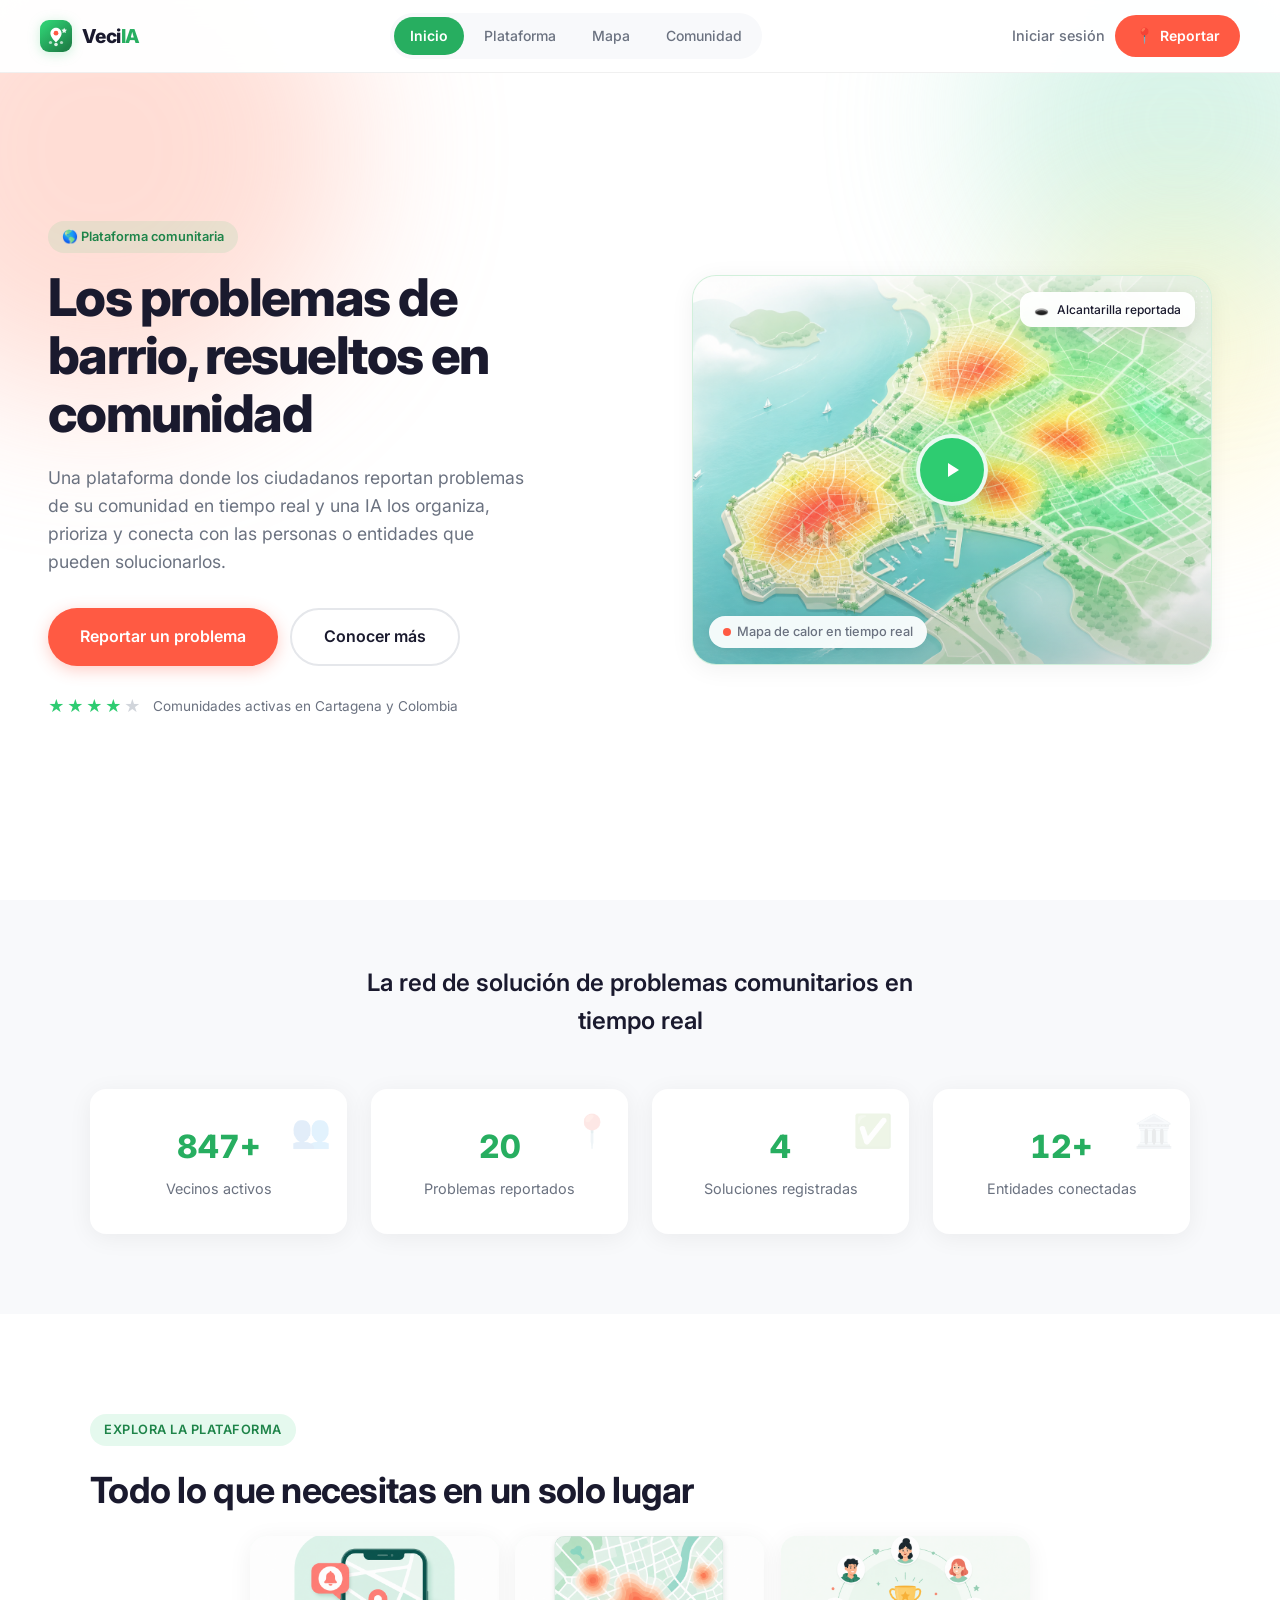
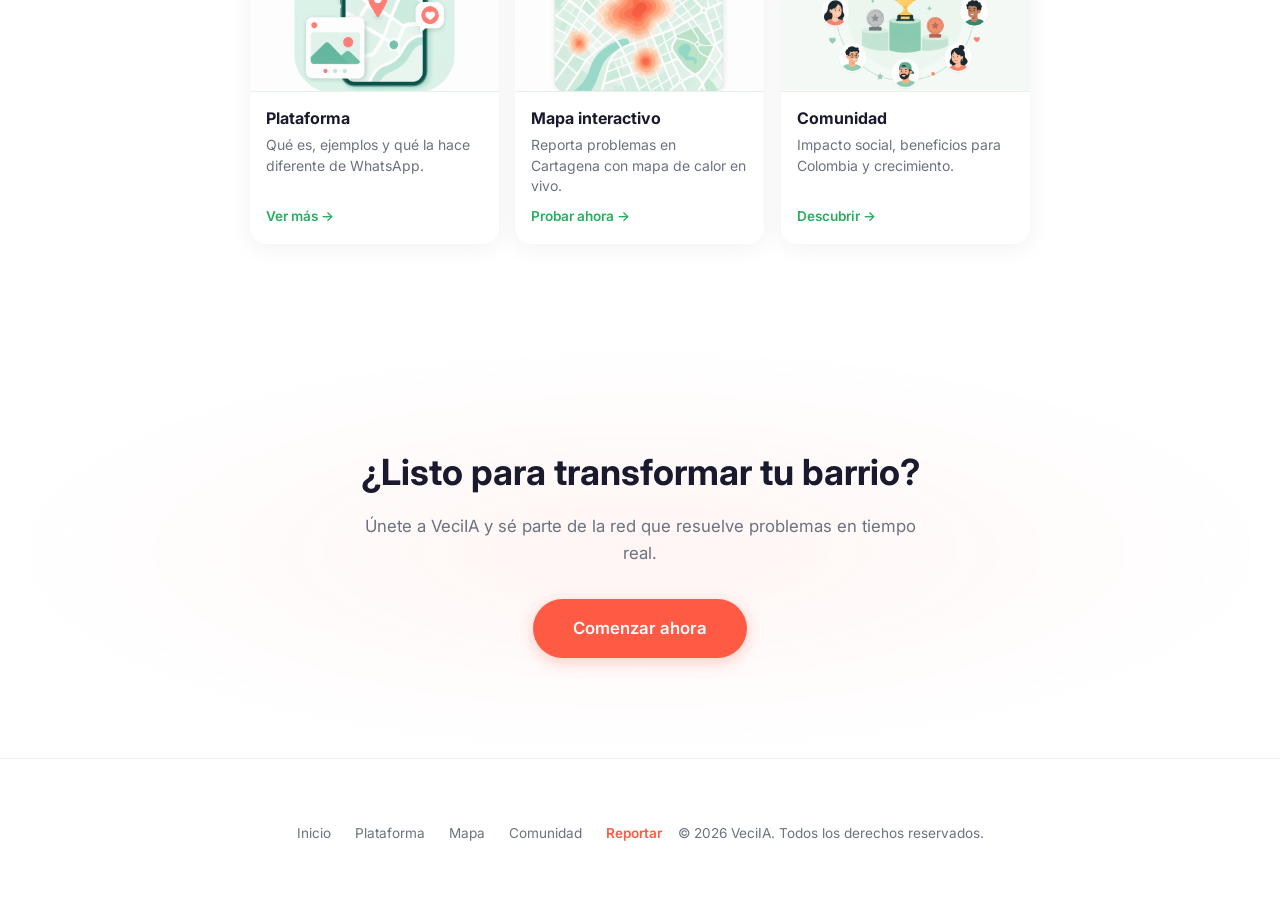
==== commit 44146c2d: "commit 3" ====
--- a/index.html
+++ b/index.html
@@ -23,7 +23,7 @@
     <section class="hero">
       <div class="hero-content">
         <span class="hero-badge" data-reveal>🌎 Plataforma comunitaria</span>
-        <h1 data-reveal data-delay="100">VeciIA – los Problemas de Barrio</h1>
+        <h1 data-reveal data-delay="100">Los problemas de barrio, resueltos en comunidad</h1>
         <p class="hero-desc" data-reveal data-delay="200">
           Una plataforma donde los ciudadanos reportan problemas de su comunidad en tiempo real
           y una IA los organiza, prioriza y conecta con las personas o entidades que pueden solucionarlos.
@@ -51,8 +51,6 @@
                 src="assets/hero-heatmap.png"
                 alt="Mapa de calor en tiempo real de problemas reportados en Cartagena"
                 class="map-preview-img"
-                width="520"
-                height="390"
                 loading="eager"
               >
               <div class="map-notifications" aria-live="polite"></div>
@@ -97,26 +95,38 @@
 
     <section class="section">
       <div class="section-inner">
-        <span class="section-tag" data-reveal>Explora VeciIA</span>
+        <span class="section-tag" data-reveal>Explora la plataforma</span>
         <h2 data-reveal data-delay="50">Todo lo que necesitas en un solo lugar</h2>
-        <div class="page-cards">
+        <div class="page-cards page-cards--compact">
           <a href="plataforma.html" class="page-card" data-reveal data-delay="0" data-tilt>
-            <span class="page-card-icon">📱</span>
-            <h3>Plataforma</h3>
-            <p>Qué es, ejemplos y qué la hace diferente de WhatsApp.</p>
-            <span class="page-card-link">Ver más →</span>
+            <div class="page-card-media">
+              <img src="assets/card-plataforma.png" alt="Plataforma VeciIA" loading="lazy">
+            </div>
+            <div class="page-card-body">
+              <h3>Plataforma</h3>
+              <p>Qué es, ejemplos y qué la hace diferente de WhatsApp.</p>
+              <span class="page-card-link">Ver más →</span>
+            </div>
           </a>
           <a href="mapa.html" class="page-card" data-reveal data-delay="100" data-tilt>
-            <span class="page-card-icon">🗺️</span>
-            <h3>Mapa interactivo</h3>
-            <p>Reporta problemas en Cartagena con mapa de calor en vivo.</p>
-            <span class="page-card-link">Probar ahora →</span>
+            <div class="page-card-media">
+              <img src="assets/card-mapa.png" alt="Mapa interactivo con calor" loading="lazy">
+            </div>
+            <div class="page-card-body">
+              <h3>Mapa interactivo</h3>
+              <p>Reporta problemas en Cartagena con mapa de calor en vivo.</p>
+              <span class="page-card-link">Probar ahora →</span>
+            </div>
           </a>
           <a href="comunidad.html" class="page-card" data-reveal data-delay="200" data-tilt>
-            <span class="page-card-icon">🏆</span>
-            <h3>Comunidad</h3>
-            <p>Impacto social, beneficios para Colombia y crecimiento.</p>
-            <span class="page-card-link">Descubrir →</span>
+            <div class="page-card-media">
+              <img src="assets/card-comunidad.png" alt="Comunidad y ranking" loading="lazy">
+            </div>
+            <div class="page-card-body">
+              <h3>Comunidad</h3>
+              <p>Impacto social, beneficios para Colombia y crecimiento.</p>
+              <span class="page-card-link">Descubrir →</span>
+            </div>
           </a>
         </div>
       </div>
--- a/styles.css
+++ b/styles.css
@@ -244,7 +244,6 @@
   display: contents;
 }
 
-.nav-drawer-brand,
 .nav-drawer-tagline {
   display: none;
 }
@@ -781,6 +780,117 @@
   line-height: 1.7;
 }
 
+.page-hero-grid {
+  display: grid;
+  grid-template-columns: 1fr 1fr;
+  gap: clamp(24px, 4vw, 48px);
+  align-items: center;
+}
+
+.page-hero-split {
+  padding-bottom: clamp(24px, 4vw, 40px);
+}
+
+.page-hero-visual {
+  width: 100%;
+  max-width: min(560px, 100%);
+  margin-inline: auto;
+  border-radius: var(--radius-lg);
+  overflow: hidden;
+  box-shadow: var(--card-shadow);
+  border: 1px solid rgba(0, 0, 0, 0.06);
+  line-height: 0;
+}
+
+.page-hero-visual img {
+  width: 100%;
+  height: auto;
+  display: block;
+  border: none;
+  box-shadow: none;
+  border-radius: 0;
+  transition: transform 0.4s var(--ease-out);
+}
+
+.page-hero-visual:hover img {
+  transform: scale(1.02);
+}
+
+.section-image-frame {
+  width: 100%;
+  aspect-ratio: 4 / 3;
+  background: linear-gradient(145deg, #f8f9fb 0%, #f0fdf4 100%);
+  border-radius: var(--radius-lg);
+  overflow: hidden;
+  box-shadow: var(--card-shadow);
+  border: 1px solid rgba(0, 0, 0, 0.06);
+  line-height: 0;
+}
+
+.section-image {
+  width: 100%;
+  height: 100%;
+  object-fit: contain;
+  object-position: center;
+  display: block;
+  border: none;
+  box-shadow: none;
+  border-radius: 0;
+}
+
+.growth-map-image {
+  width: 100%;
+  max-width: 420px;
+  margin-inline: auto;
+  border-radius: var(--radius-lg);
+  overflow: hidden;
+  border: 1px solid rgba(255, 255, 255, 0.1);
+  line-height: 0;
+}
+
+.growth-map-img {
+  width: 100%;
+  height: auto;
+  display: block;
+  border: none;
+  box-shadow: none;
+  border-radius: 0;
+}
+
+.feature-card-img {
+  width: 88px;
+  height: 88px;
+  margin: 0 auto 16px;
+  display: flex;
+  align-items: center;
+  justify-content: center;
+  background: linear-gradient(145deg, #f0fdf4 0%, #ffffff 100%);
+  border-radius: 16px;
+  padding: 8px;
+  box-shadow: 0 2px 12px rgba(0, 0, 0, 0.06);
+  border: 1px solid rgba(46, 204, 113, 0.1);
+  flex-shrink: 0;
+}
+
+.feature-card-img img {
+  width: 100%;
+  height: 100%;
+  object-fit: contain;
+  object-position: center;
+  display: block;
+}
+
+.col-side {
+  display: flex;
+  flex-direction: column;
+  gap: 20px;
+}
+
+.col-visual {
+  border-radius: var(--radius-lg);
+  overflow: hidden;
+}
+
 /* ── Page navigation cards ── */
 .page-cards {
   display: grid;
@@ -788,10 +898,40 @@
   gap: 24px;
 }
 
+.page-cards--compact {
+  max-width: 780px;
+  margin-inline: auto;
+  gap: 16px;
+}
+
+.page-cards--compact .page-card-media {
+  aspect-ratio: 16 / 10;
+}
+
+.page-cards--compact .page-card-body {
+  padding: 14px 16px 16px;
+}
+
+.page-cards--compact .page-card h3 {
+  font-size: 1rem;
+  margin-bottom: 4px;
+}
+
+.page-cards--compact .page-card p {
+  font-size: 0.875rem;
+  line-height: 1.45;
+}
+
+.page-cards--compact .page-card-link {
+  margin-top: 10px;
+  font-size: 0.85rem;
+}
+
 .page-card {
   background: white;
   border-radius: var(--radius);
-  padding: 32px;
+  padding: 0;
+  overflow: hidden;
   box-shadow: var(--card-shadow);
   text-decoration: none;
   color: inherit;
@@ -804,6 +944,30 @@
 .page-card:hover {
   transform: translateY(-6px);
   box-shadow: var(--card-shadow-hover);
+}
+
+.page-card-media {
+  aspect-ratio: 3 / 2;
+  background: #f0fdf4;
+  overflow: hidden;
+  border-bottom: 1px solid rgba(0, 0, 0, 0.04);
+  line-height: 0;
+  flex-shrink: 0;
+}
+
+.page-card-media img {
+  width: 100%;
+  height: 100%;
+  object-fit: cover;
+  object-position: center;
+  display: block;
+}
+
+.page-card-body {
+  padding: clamp(20px, 3vw, 28px);
+  display: flex;
+  flex-direction: column;
+  flex: 1;
 }
 
 .page-card-icon {
@@ -829,7 +993,62 @@
   color: var(--green-dark);
 }
 
+.page-card:not(a) {
+  cursor: default;
+}
+
 /* ── Map page layout ── */
+body[data-page="mapa"] .map-page-header {
+  padding: clamp(16px, 3vw, 28px) clamp(16px, 4vw, 48px) clamp(10px, 2vw, 16px);
+}
+
+body[data-page="mapa"] .map-page-header h1 {
+  font-size: clamp(1.35rem, 3vw, 2rem);
+  font-weight: 700;
+  margin-bottom: 8px;
+  line-height: 1.2;
+}
+
+body[data-page="mapa"] .map-page-header .section-lead {
+  margin-bottom: 0;
+  font-size: clamp(0.9rem, 1.8vw, 1.05rem);
+  max-width: 52ch;
+}
+
+body[data-page="mapa"] .map-page-body {
+  padding: 0 clamp(16px, 4vw, 48px) clamp(20px, 4vw, 40px);
+}
+
+body[data-page="mapa"] .map-workspace {
+  display: grid;
+  grid-template-columns: minmax(280px, 340px) minmax(0, 1fr);
+  gap: 20px;
+  align-items: start;
+}
+
+body[data-page="mapa"] .map-sidebar {
+  min-width: 0;
+  max-height: calc(100svh - var(--header-h) - var(--safe-top) - 100px);
+}
+
+body[data-page="mapa"] .map-container {
+  min-width: 0;
+  width: 100%;
+  height: 560px;
+  min-height: 480px;
+}
+
+body[data-page="mapa"] #cartagena-map {
+  width: 100%;
+  height: 100%;
+}
+
+body[data-page="mapa"] .leaflet-container {
+  width: 100% !important;
+  height: 100% !important;
+  z-index: 1;
+}
+
 .map-page-header {
   padding: 32px clamp(20px, 4vw, 48px) 16px;
 }
@@ -881,7 +1100,8 @@
   border-top: 1px solid #eee;
 }
 
-.footer p {
+.footer p,
+.footer-copy {
   font-size: 0.85rem;
   color: var(--text-muted);
 }
@@ -1184,6 +1404,59 @@
   width: 95%;
 }
 
+/* Platform compare section */
+.section-platform-diff .platform-diff-top {
+  align-items: center;
+  margin-bottom: clamp(28px, 4vw, 44px);
+}
+
+.platform-diff-visual {
+  width: 100%;
+  max-width: 560px;
+  margin-inline: auto;
+  aspect-ratio: 3 / 2;
+  border-radius: var(--radius-lg);
+  overflow: hidden;
+  box-shadow: var(--card-shadow);
+  border: 1px solid rgba(0, 0, 0, 0.06);
+  background: #fff;
+  line-height: 0;
+}
+
+.platform-compare-img {
+  width: 100%;
+  height: 100%;
+  object-fit: cover;
+  object-position: center;
+  display: block;
+}
+
+.platform-diff-cards {
+  grid-template-columns: repeat(4, 1fr);
+  gap: clamp(12px, 2vw, 20px);
+}
+
+@media (max-width: 1024px) {
+  .platform-diff-cards {
+    grid-template-columns: repeat(2, 1fr);
+  }
+}
+
+@media (max-width: 768px) {
+  .section-platform-diff .platform-diff-top {
+    gap: 28px;
+    margin-bottom: 24px;
+  }
+
+  .platform-diff-visual {
+    max-width: 100%;
+  }
+
+  .platform-diff-cards {
+    grid-template-columns: 1fr;
+  }
+}
+
 .col-cards {
   display: grid;
   grid-template-columns: 1fr 1fr;
@@ -1475,14 +1748,8 @@
 .growth-map {
   position: relative;
   width: 100%;
-  aspect-ratio: 1;
-  max-width: 360px;
+  max-width: 420px;
   margin: 0 auto;
-  background: radial-gradient(circle, rgba(46,204,113,0.15) 0%, transparent 70%);
-  border-radius: 50%;
-  display: flex;
-  align-items: center;
-  justify-content: center;
 }
 
 .map-ring {
@@ -1579,7 +1846,8 @@
   margin: 0 auto;
 }
 
-.footer p {
+.footer p,
+.footer-copy {
   font-size: 0.85rem;
   color: var(--text-muted);
 }
@@ -1718,31 +1986,17 @@
   }
 
   .nav-drawer-head {
-    padding: calc(var(--header-h) + var(--safe-top) + 20px) 24px 20px;
+    padding: calc(var(--header-h) + var(--safe-top) + 16px) 24px 16px;
     border-bottom: 1px solid #f0f1f3;
     background: linear-gradient(180deg, rgba(248, 249, 251, 0.9) 0%, #fff 100%);
   }
 
-  .nav-drawer-brand {
-    display: flex;
-    align-items: center;
-    gap: 10px;
-    font-weight: 800;
-    font-size: 1.15rem;
-    color: var(--text);
-    letter-spacing: -0.03em;
-  }
-
-  .nav-drawer-brand svg {
-    flex-shrink: 0;
-  }
-
   .nav-drawer-tagline {
     display: block;
-    margin-top: 8px;
-    font-size: 0.82rem;
+    font-size: 0.88rem;
     color: var(--text-muted);
     line-height: 1.45;
+    font-weight: 500;
   }
 
   .nav-links-group {
@@ -1907,9 +2161,14 @@
   }
 
   .two-col,
-  .growth-inner {
+  .growth-inner,
+  .page-hero-grid {
     grid-template-columns: 1fr;
     gap: 40px;
+  }
+
+  .page-hero-visual {
+    order: -1;
   }
 
   .col-cards {
@@ -2339,9 +2598,10 @@
 
 .map-workspace {
   display: grid;
-  grid-template-columns: 340px 1fr;
+  grid-template-columns: minmax(280px, 340px) minmax(0, 1fr);
   gap: 20px;
   min-height: 560px;
+  align-items: start;
 }
 
 .map-sidebar {
@@ -2352,9 +2612,10 @@
   overflow-y: auto;
   display: flex;
   flex-direction: column;
+  min-width: 0;
   max-height: calc(100svh - var(--header-h) - var(--safe-top) - 100px);
   position: relative;
-  z-index: 20;
+  z-index: 2;
   -webkit-overflow-scrolling: touch;
   scrollbar-width: thin;
 }
@@ -2599,7 +2860,17 @@
   border-radius: var(--radius-lg);
   overflow: hidden;
   box-shadow: var(--card-shadow);
+  min-width: 0;
+  width: 100%;
   min-height: 480px;
+  height: 560px;
+  z-index: 1;
+  background: #e8ecef;
+}
+
+#cartagena-map {
+  width: 100%;
+  height: 100%;
   z-index: 1;
 }
 
@@ -2625,16 +2896,23 @@
   animation: none;
 }
 
+.map-hint-short {
+  display: none;
+}
+
+@media (max-width: 768px) {
+  .map-hint-full {
+    display: none;
+  }
+
+  .map-hint-short {
+    display: inline;
+  }
+}
+
 @keyframes hintPulse {
   0%, 100% { opacity: 1; }
   50% { opacity: 0.75; }
-}
-
-#cartagena-map {
-  width: 100%;
-  height: 100%;
-  min-height: 560px;
-  z-index: 1;
 }
 
 .map-controls {
@@ -2832,58 +3110,200 @@
 }
 
 /* Map responsive */
+@media (min-width: 1025px) {
+  body[data-page="mapa"] .map-container {
+    height: clamp(520px, calc(100svh - var(--header-h) - var(--safe-top) - 160px), 760px);
+  }
+}
+
 @media (max-width: 1024px) {
-  .map-workspace {
+  body[data-page="mapa"] .map-page-header .section-tag {
+    font-size: 0.75rem;
+  }
+
+  body[data-page="mapa"] .map-page-header {
+    padding-bottom: 10px;
+  }
+
+  body[data-page="mapa"] .map-workspace {
     grid-template-columns: 1fr;
-  }
-
-  .map-sidebar {
+    gap: 16px;
+  }
+
+  body[data-page="mapa"] .map-sidebar {
     max-height: none;
     order: 1;
     overflow-y: visible;
   }
 
-  .map-container {
+  body[data-page="mapa"] .map-container {
     order: 0;
-    min-height: 360px;
-  }
-
-  #cartagena-map {
-    min-height: 360px;
+    height: clamp(300px, 50svh, 480px);
+    min-height: 300px;
   }
 
   .report-section {
     max-height: none;
   }
 
-  .report-form-actions {
+  body[data-page="mapa"] .report-form-actions {
     position: sticky;
     bottom: calc(8px + var(--safe-bottom));
     margin-left: -16px;
     margin-right: -16px;
-    padding: 16px;
+    padding: 16px 16px calc(16px + var(--safe-bottom));
     background: #ffffff;
     border-top: 1px solid #eee;
     box-shadow: 0 -8px 24px rgba(0, 0, 0, 0.08);
-  }
-
-  .reports-list {
-    max-height: 280px;
+    z-index: 10;
+  }
+
+  body[data-page="mapa"] .reports-list {
+    max-height: none;
   }
 }
 
 @media (max-width: 768px) {
-  .map-legend {
-    flex-wrap: wrap;
-    gap: 6px;
-    max-width: calc(100% - 24px);
-  }
-
-  .map-controls {
+  body[data-page="mapa"] .map-page-header {
+    padding: 12px 12px 6px;
+  }
+
+  body[data-page="mapa"] .map-page-header h1 {
+    font-size: 1.25rem;
+    margin-bottom: 4px;
+  }
+
+  body[data-page="mapa"] .map-page-header .section-lead {
+    font-size: 0.85rem;
+    line-height: 1.4;
+  }
+
+  body[data-page="mapa"] .map-page-body {
+    padding: 0 10px calc(12px + var(--safe-bottom));
+  }
+
+  body[data-page="mapa"] .map-workspace {
+    gap: 12px;
+  }
+
+  body[data-page="mapa"] .map-sidebar,
+  body[data-page="mapa"] .map-container {
+    border-radius: var(--radius);
+  }
+
+  body[data-page="mapa"] .map-container {
+    height: clamp(280px, 52svh, 400px);
+    min-height: 280px;
+  }
+
+  body[data-page="mapa"] .map-click-hint {
     top: auto;
     bottom: 52px;
-    right: 12px;
+    left: 50%;
+    transform: translateX(-50%);
+    font-size: 0.72rem;
+    padding: 6px 12px;
+    max-width: calc(100% - 80px);
+    text-align: center;
+    white-space: normal;
+    line-height: 1.3;
+  }
+
+  body[data-page="mapa"] .map-controls {
+    top: 8px;
+    bottom: auto;
+    right: 8px;
+    left: auto;
+    flex-direction: row;
+    gap: 6px;
+  }
+
+  body[data-page="mapa"] .map-ctrl {
+    padding: 10px 12px;
+    font-size: 0.75rem;
+    min-height: 40px;
+    min-width: 40px;
+  }
+
+  body[data-page="mapa"] .map-legend {
+    flex-wrap: wrap;
+    gap: 4px 6px;
+    max-width: calc(100% - 16px);
+    padding: 6px 10px;
+    font-size: 0.65rem;
+    bottom: 6px;
+    left: 6px;
+    right: 6px;
+    justify-content: center;
+  }
+
+  body[data-page="mapa"] .map-legend .legend-title {
+    width: 100%;
+    text-align: center;
+    margin-right: 0;
+  }
+
+  body[data-page="mapa"] .leaflet-control-attribution {
+    font-size: 9px !important;
+    line-height: 1.2;
+    padding: 2px 4px !important;
+    max-width: 55%;
+  }
+
+  body[data-page="mapa"] .report-section {
+    padding: 12px;
+  }
+
+  body[data-page="mapa"] .sidebar-heading {
+    font-size: 0.95rem;
+  }
+
+  body[data-page="mapa"] .sidebar-hint {
+    font-size: 0.78rem;
+  }
+
+  body[data-page="mapa"] .report-form textarea,
+  body[data-page="mapa"] .report-form select {
+    font-size: 16px;
+  }
+
+  body[data-page="mapa"] .guest-banner {
+    padding: 12px;
+  }
+
+  body[data-page="mapa"] .guest-banner p {
+    font-size: 0.82rem;
+  }
+
+  body[data-page="mapa"] .report-item {
+    padding: 10px;
+  }
+
+  body[data-page="mapa"] .footer {
+    padding-top: 20px;
+    padding-bottom: calc(16px + var(--safe-bottom));
+  }
+
+  body[data-page="mapa"] .footer-inner {
     flex-direction: column;
+    gap: 12px;
+    text-align: center;
+  }
+}
+
+@media (max-width: 480px) {
+  body[data-page="mapa"] .map-container {
+    height: clamp(260px, 48svh, 360px);
+    min-height: 260px;
+  }
+
+  body[data-page="mapa"] .map-legend span:not(.legend-title) {
+    flex: 0 0 calc(50% - 4px);
+    text-align: center;
+  }
+
+  body[data-page="mapa"] .btn-submit-report {
+    font-size: 0.95rem;
   }
 }
 
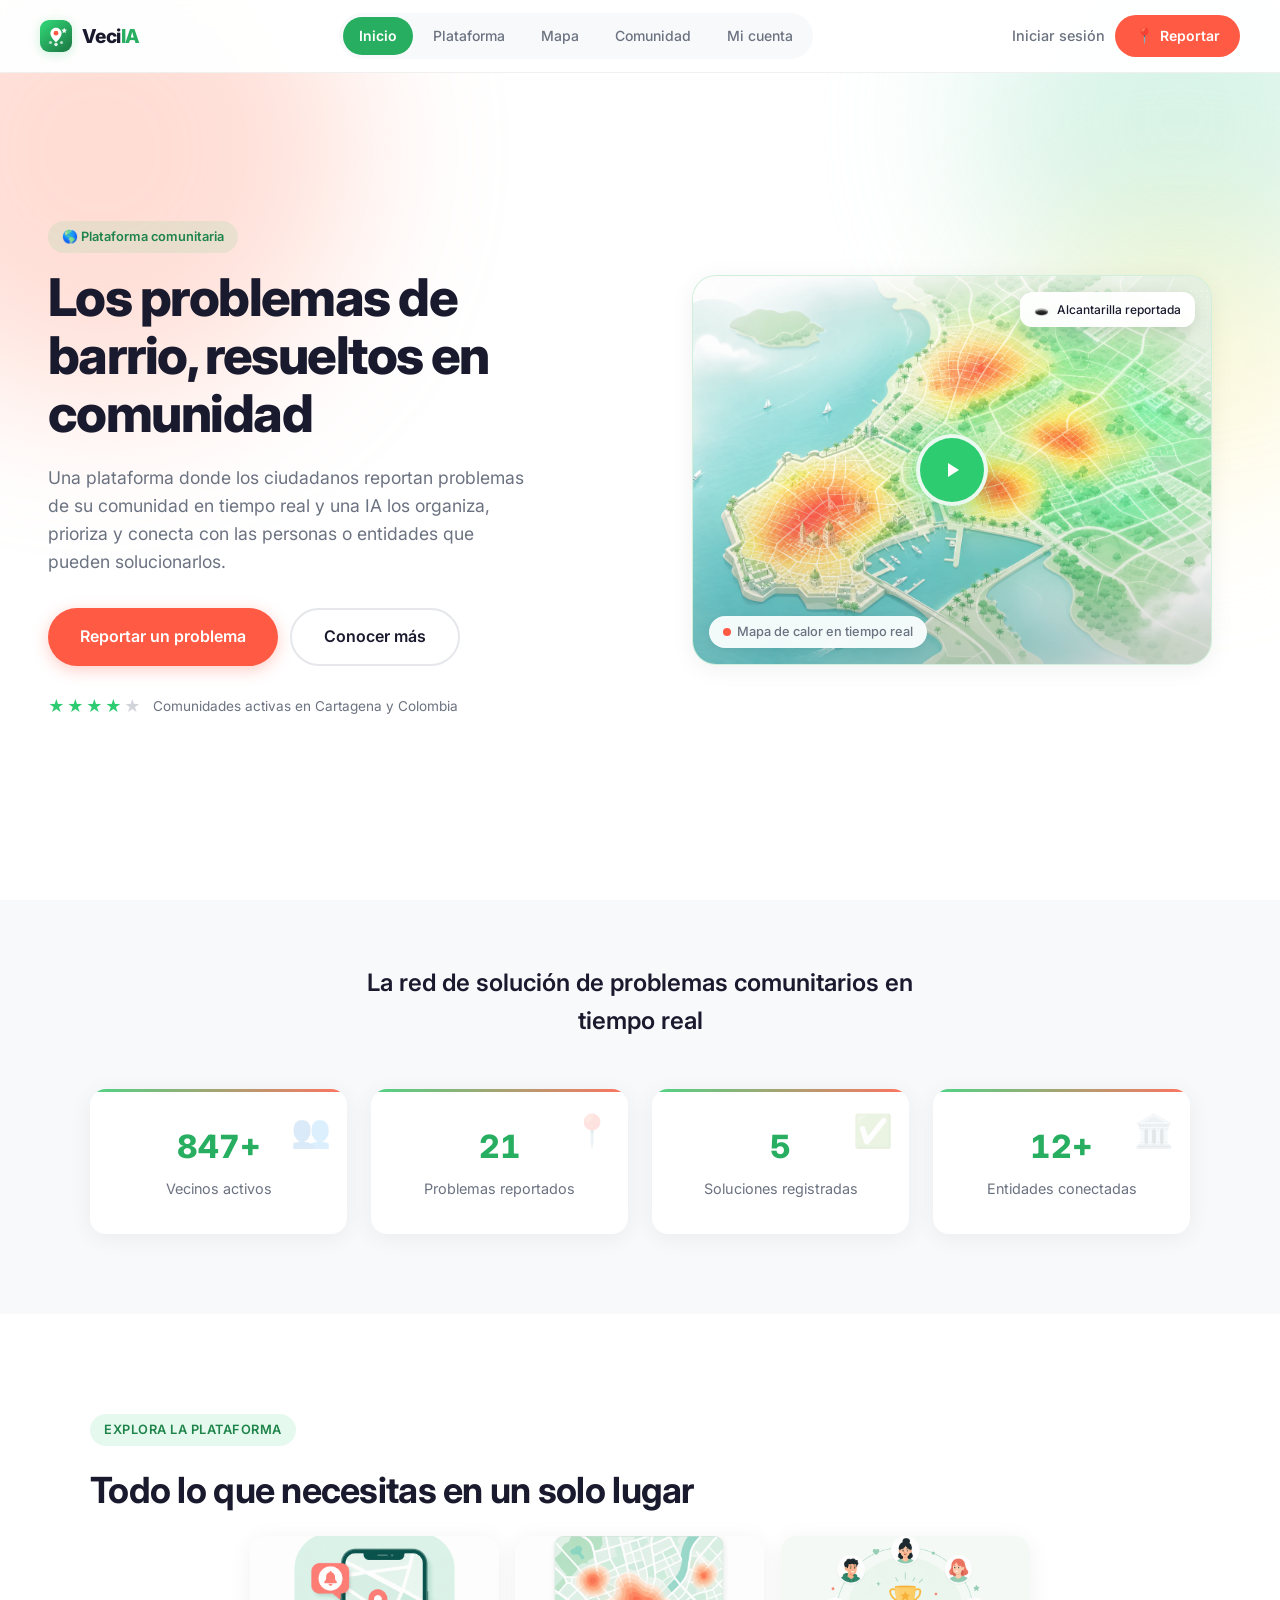
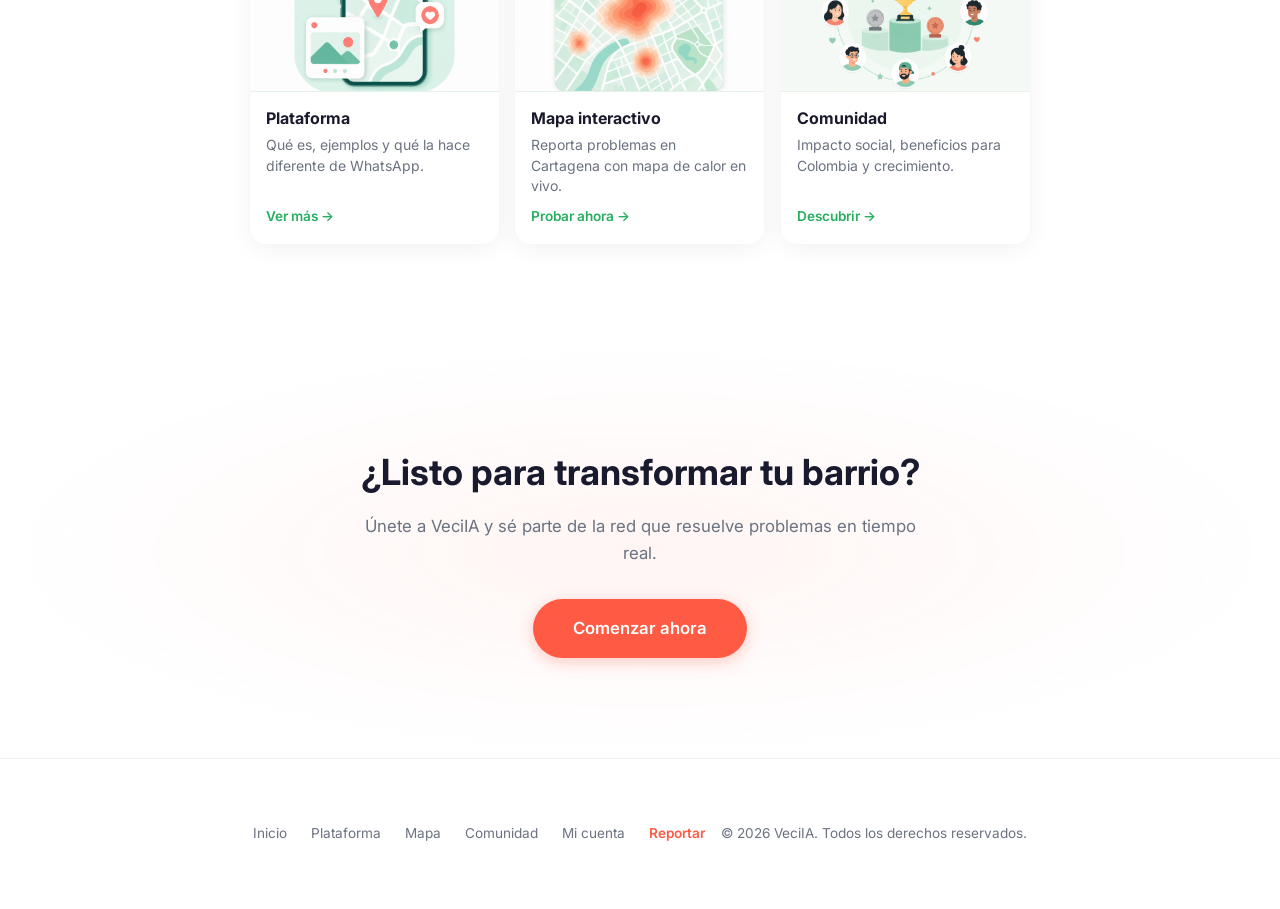
==== commit f78beed0: "commit 12" ====
--- a/index.html
+++ b/index.html
@@ -70,26 +70,30 @@
     <section class="stats-section">
       <h2 data-reveal>La red de solución de problemas comunitarios en tiempo real</h2>
       <div class="stats-grid">
-        <div class="stat-card" data-reveal data-delay="0" data-tilt>
+        <div class="stat-card stat-card--info" data-reveal data-delay="0">
           <span class="stat-icon" aria-hidden="true">👥</span>
           <span class="stat-number" data-stat="users">847+</span>
           <span class="stat-label">Vecinos activos</span>
         </div>
-        <div class="stat-card" data-reveal data-delay="100" data-tilt>
+        <div class="stat-card stat-card--info" data-reveal data-delay="100">
           <span class="stat-icon" aria-hidden="true">📍</span>
           <span class="stat-number" data-stat="reports">10</span>
           <span class="stat-label">Problemas reportados</span>
         </div>
-        <div class="stat-card" data-reveal data-delay="200" data-tilt>
+        <div class="stat-card stat-card--info" data-reveal data-delay="200">
           <span class="stat-icon" aria-hidden="true">✅</span>
           <span class="stat-number" data-stat="resolved">2</span>
           <span class="stat-label">Soluciones registradas</span>
         </div>
-        <div class="stat-card" data-reveal data-delay="300" data-tilt>
+        <div class="stat-card stat-card--info" data-reveal data-delay="300">
           <span class="stat-icon" aria-hidden="true">🏛️</span>
           <span class="stat-number" data-stat="entities">12+</span>
           <span class="stat-label">Entidades conectadas</span>
         </div>
+      </div>
+      <div id="connected-entities-panel" class="connected-entities-panel" hidden>
+        <p class="connected-entities-lead">Aliados conectados en la red comunitaria</p>
+        <div id="connected-entities-list" class="connected-entities-list" role="list"></div>
       </div>
     </section>
 
@@ -156,7 +160,9 @@
         document.querySelector('[data-stat="reports"]').textContent = s.reports.toLocaleString('es-CO');
         document.querySelector('[data-stat="resolved"]').textContent = s.resolved.toLocaleString('es-CO');
         document.querySelector('[data-stat="entities"]').textContent = s.entities + '+';
+        VeciIAUI?.renderConnectedEntities?.(VeciIA.getSessionUser());
       });
+      VeciIA.on('auth', ({ user }) => VeciIAUI?.renderConnectedEntities?.(user));
     }
   </script>
 </body>
--- a/styles.css
+++ b/styles.css
@@ -28,6 +28,10 @@
 
 html {
   scroll-behavior: smooth;
+  overflow-x: hidden;
+  max-width: 100%;
+  -webkit-text-size-adjust: 100%;
+  text-size-adjust: 100%;
 }
 
 body {
@@ -36,7 +40,21 @@
   background: var(--bg);
   line-height: 1.6;
   overflow-x: hidden;
+  max-width: 100%;
+  min-width: 0;
   -webkit-font-smoothing: antialiased;
+}
+
+img, video, svg, canvas {
+  max-width: 100%;
+  height: auto;
+}
+
+.page-main,
+.section-inner,
+.header-inner {
+  min-width: 0;
+  max-width: 100%;
 }
 
 body.menu-open {
@@ -1180,6 +1198,36 @@
   opacity: 0.2;
 }
 
+.stat-card--info {
+  cursor: default;
+  pointer-events: none;
+  user-select: none;
+}
+
+.stat-card--info:hover {
+  transform: none;
+  box-shadow: var(--card-shadow);
+}
+
+.stat-card--info::before {
+  transform: scaleX(1);
+  opacity: 0.85;
+}
+
+.stat-card--info:hover::before {
+  transform: scaleX(1);
+}
+
+.stat-card--info .stat-icon {
+  opacity: 0.15;
+  transform: none;
+}
+
+.stat-card--info:hover .stat-icon {
+  transform: none;
+  opacity: 0.15;
+}
+
 .stat-number {
   display: block;
   font-size: clamp(1.75rem, 3vw, 2rem);
@@ -1206,6 +1254,8 @@
 .section-inner {
   max-width: 1100px;
   margin: 0 auto;
+  width: 100%;
+  min-width: 0;
 }
 
 .section-tag {
@@ -1494,56 +1544,496 @@
   color: var(--text-muted);
 }
 
+/* ── Plataforma ── */
+body[data-page="plataforma"] .page-main .section {
+  padding-top: clamp(18px, 3vw, 32px);
+  padding-bottom: clamp(18px, 3vw, 32px);
+}
+
+.platform-hero {
+  padding-top: clamp(20px, 3vw, 32px);
+  padding-bottom: clamp(16px, 2.5vw, 24px);
+}
+
+.platform-hero-grid {
+  display: grid;
+  grid-template-columns: 1fr minmax(240px, 360px);
+  gap: clamp(20px, 4vw, 36px);
+  align-items: center;
+}
+
+.platform-hero-copy h1 {
+  font-size: clamp(1.4rem, 4vw, 2rem);
+  line-height: 1.2;
+  margin-bottom: 10px;
+}
+
+.platform-hero-lead {
+  font-size: 0.9rem;
+  line-height: 1.5;
+  color: var(--text-muted);
+  margin: 0 0 16px;
+  max-width: 34rem;
+}
+
+.platform-hero-actions {
+  display: flex;
+  flex-wrap: wrap;
+  gap: 10px;
+}
+
+.platform-hero-visual {
+  border-radius: var(--radius-lg);
+  overflow: hidden;
+  border: 1px solid rgba(0, 0, 0, 0.06);
+  box-shadow: var(--card-shadow);
+  line-height: 0;
+}
+
+.platform-hero-visual img {
+  width: 100%;
+  height: auto;
+  display: block;
+}
+
+.platform-hub {
+  background: linear-gradient(180deg, rgba(248, 249, 251, 0.6) 0%, rgba(248, 249, 251, 0) 100%);
+}
+
+.platform-hub-grid {
+  display: grid;
+  grid-template-columns: 1fr 1fr;
+  gap: 16px;
+  align-items: stretch;
+}
+
+.platform-hub-block {
+  background: white;
+  border-radius: 14px;
+  border: 1px solid rgba(0, 0, 0, 0.06);
+  box-shadow: 0 2px 12px rgba(0, 0, 0, 0.04);
+  padding: 16px;
+}
+
+.platform-hub-block h2,
+.section-platform-value h2 {
+  font-size: clamp(1.05rem, 2.5vw, 1.25rem);
+  margin: 0 0 12px;
+  line-height: 1.25;
+}
+
+.platform-hub-hint,
+.platform-value-lead {
+  font-size: 0.8rem;
+  color: var(--text-muted);
+  margin: -4px 0 12px;
+  line-height: 1.4;
+}
+
+.platform-steps {
+  display: flex;
+  flex-direction: column;
+  gap: 8px;
+}
+
+.platform-step {
+  display: grid;
+  grid-template-columns: 52px 1fr;
+  gap: 10px;
+  align-items: center;
+  padding: 10px;
+  background: var(--bg-alt);
+  border-radius: 10px;
+  border: 1px solid rgba(0, 0, 0, 0.04);
+}
+
+.platform-step-thumb {
+  width: 52px;
+  height: 52px;
+  object-fit: contain;
+  border-radius: 10px;
+  background: white;
+  padding: 4px;
+  border: 1px solid rgba(0, 0, 0, 0.05);
+}
+
+.platform-step-body h3 {
+  font-size: 0.86rem;
+  margin: 0 0 3px;
+  line-height: 1.25;
+}
+
+.platform-step-body p {
+  font-size: 0.78rem;
+  color: var(--text-muted);
+  line-height: 1.4;
+  margin: 0;
+}
+
+.platform-examples-grid {
+  list-style: none;
+  margin: 0;
+  padding: 0;
+  display: grid;
+  grid-template-columns: 1fr 1fr;
+  gap: 8px;
+}
+
+.platform-example {
+  display: flex;
+  flex-direction: column;
+  align-items: center;
+  justify-content: center;
+  gap: 6px;
+  padding: 12px 8px;
+  min-height: 72px;
+  border-radius: 10px;
+  border: 1px solid rgba(0, 0, 0, 0.06);
+  background: var(--bg-alt);
+  cursor: pointer;
+  text-align: center;
+  transition: border-color 0.2s, background 0.2s;
+  -webkit-tap-highlight-color: transparent;
+}
+
+.platform-example .example-icon {
+  font-size: 1.4rem;
+  line-height: 1;
+}
+
+.platform-example span:last-child {
+  font-size: 0.72rem;
+  font-weight: 600;
+  font-style: normal;
+  color: var(--text);
+  line-height: 1.2;
+}
+
+.platform-example:hover,
+.platform-example:focus-visible {
+  border-color: rgba(46, 204, 113, 0.4);
+  background: #f0fdf4;
+}
+
+.platform-value-grid {
+  display: grid;
+  grid-template-columns: 1fr minmax(220px, 400px);
+  gap: 20px;
+  align-items: center;
+}
+
+.platform-vs {
+  display: grid;
+  grid-template-columns: 1fr 1fr;
+  gap: 8px;
+  margin-top: 12px;
+}
+
+.platform-vs-card {
+  padding: 10px 12px;
+  border-radius: 10px;
+  border: 1px solid rgba(0, 0, 0, 0.06);
+}
+
+.platform-vs-card h3 {
+  font-size: 0.78rem;
+  margin: 0 0 6px;
+}
+
+.platform-vs-card ul {
+  list-style: none;
+  margin: 0;
+  padding: 0;
+  display: flex;
+  flex-direction: column;
+  gap: 4px;
+}
+
+.platform-vs-card li {
+  font-size: 0.72rem;
+  line-height: 1.35;
+  padding-left: 12px;
+  position: relative;
+}
+
+.platform-vs-card li::before {
+  content: '•';
+  position: absolute;
+  left: 0;
+  opacity: 0.5;
+}
+
+.platform-vs-card--bad {
+  background: #fef2f2;
+  border-color: #fecaca;
+}
+
+.platform-vs-card--bad h3 { color: #b91c1c; }
+.platform-vs-card--bad li { color: #991b1b; }
+
+.platform-vs-card--good {
+  background: #f0fdf4;
+  border-color: #bbf7d0;
+}
+
+.platform-vs-card--good h3 { color: #047857; }
+.platform-vs-card--good li { color: #065f46; }
+
+.platform-value-visual {
+  border-radius: 12px;
+  overflow: hidden;
+  border: 1px solid rgba(0, 0, 0, 0.06);
+  box-shadow: 0 2px 12px rgba(0, 0, 0, 0.05);
+  line-height: 0;
+}
+
+.platform-value-visual img {
+  width: 100%;
+  height: auto;
+  display: block;
+}
+
+.cta-section--compact {
+  padding: clamp(24px, 4vw, 36px) clamp(14px, 4vw, 20px);
+}
+
+.cta-section--compact .cta-inner h2 {
+  font-size: clamp(1.1rem, 3.5vw, 1.4rem);
+}
+
+.cta-section--compact .cta-inner p {
+  font-size: 0.86rem;
+  margin-bottom: 14px;
+}
+
+@media (max-width: 900px) {
+  .platform-hero-grid {
+    grid-template-columns: 1fr;
+  }
+
+  .platform-hero-visual {
+    order: 2;
+    max-height: 200px;
+  }
+
+  .platform-hero-visual img {
+    width: 100%;
+    height: 100%;
+    object-fit: cover;
+    object-position: center 30%;
+  }
+
+  .platform-hero-copy {
+    order: 1;
+  }
+
+  .platform-hub-grid,
+  .platform-value-grid {
+    grid-template-columns: 1fr;
+  }
+
+  .platform-value-visual {
+    order: -1;
+    max-height: 160px;
+  }
+
+  .platform-value-visual img {
+    width: 100%;
+    height: 100%;
+    object-fit: cover;
+    object-position: center;
+  }
+}
+
+@media (max-width: 768px) {
+  body[data-page="plataforma"] .page-main .section {
+    padding-top: 16px;
+    padding-bottom: 16px;
+  }
+
+  .platform-hero {
+    padding-top: 16px;
+    padding-bottom: 12px;
+  }
+
+  .platform-hero-copy h1 {
+    font-size: clamp(1.2rem, 5vw, 1.45rem);
+  }
+
+  .platform-hero-lead {
+    font-size: 0.84rem;
+    margin-bottom: 12px;
+  }
+
+  .platform-hero-actions {
+    flex-direction: row;
+  }
+
+  .platform-hero-actions .btn-primary,
+  .platform-hero-actions .btn-secondary {
+    flex: 1;
+    justify-content: center;
+    padding: 11px 12px;
+    font-size: 0.85rem;
+  }
+
+  .platform-hero-visual {
+    max-height: 160px;
+  }
+
+  .platform-hub-block {
+    padding: 14px;
+  }
+
+  .platform-hub-block h2 {
+    font-size: 1rem;
+    margin-bottom: 10px;
+  }
+
+  .platform-hub-hint {
+    font-size: 0.76rem;
+    margin-bottom: 10px;
+  }
+
+  .platform-step {
+    grid-template-columns: 44px 1fr;
+    padding: 8px;
+  }
+
+  .platform-step-thumb {
+    width: 44px;
+    height: 44px;
+  }
+
+  .platform-examples-grid {
+    grid-template-columns: repeat(2, minmax(0, 1fr));
+    gap: 6px;
+  }
+
+  .platform-example {
+    min-height: 64px;
+    padding: 10px 6px;
+  }
+
+  .platform-example .example-icon {
+    font-size: 1.25rem;
+  }
+
+  .platform-example span:last-child {
+    font-size: 0.68rem;
+  }
+
+  .platform-vs {
+    grid-template-columns: 1fr 1fr;
+    gap: 6px;
+  }
+
+  .platform-value-visual {
+    max-height: 140px;
+  }
+}
+
+@media (max-width: 380px) {
+  .platform-examples-grid {
+    grid-template-columns: 1fr 1fr;
+  }
+
+  .platform-hero-actions {
+    flex-direction: column;
+  }
+}
+
 /* ── Impact ── */
 .section-impact {
   background: linear-gradient(135deg, #f0fdf4 0%, #ecfdf5 50%, #f8f9fb 100%);
 }
 
-.impact-visual {
-  display: flex;
-  flex-direction: column;
-  align-items: center;
-  gap: 24px;
-}
-
-.impact-badge {
+.impact-shell {
+  display: grid;
+  grid-template-columns: 1fr minmax(280px, 360px);
+  grid-template-areas:
+    "header widget"
+    "list widget"
+    "cta widget";
+  gap: 20px 48px;
+  align-items: start;
+}
+
+.impact-header {
+  grid-area: header;
+}
+
+.impact-header h2 {
+  font-size: clamp(1.35rem, 3vw, 1.75rem);
+  margin: 8px 0 10px;
+  line-height: 1.25;
+}
+
+.impact-header p {
+  color: var(--text-muted);
+  font-size: 0.95rem;
+  line-height: 1.6;
+  margin: 0;
+}
+
+.impact-widget {
+  grid-area: widget;
   background: white;
   border-radius: var(--radius-lg);
-  padding: 40px 48px;
+  padding: 24px;
+  box-shadow: var(--card-shadow);
+  border: 2px solid rgba(46, 204, 113, 0.18);
+}
+
+.impact-widget-main {
+  display: flex;
+  align-items: center;
+  gap: 20px;
+  margin-bottom: 18px;
+}
+
+.impact-score-wrap {
+  flex-shrink: 0;
   text-align: center;
-  box-shadow: var(--card-shadow);
-  border: 2px solid rgba(46, 204, 113, 0.2);
-  transition: transform 0.3s, box-shadow 0.3s;
-  will-change: transform;
-  width: 100%;
-  max-width: 320px;
-}
-
-.impact-badge:hover {
-  box-shadow: var(--card-shadow-hover);
+  min-width: 72px;
 }
 
 .impact-score {
   display: block;
-  font-size: clamp(2.5rem, 6vw, 3.5rem);
+  font-size: clamp(2.2rem, 5vw, 3rem);
   font-weight: 800;
   color: var(--green-dark);
   line-height: 1;
   font-variant-numeric: tabular-nums;
 }
 
+.impact-score-unit {
+  display: block;
+  font-size: 0.72rem;
+  font-weight: 600;
+  color: var(--text-muted);
+  text-transform: uppercase;
+  letter-spacing: 0.04em;
+  margin-top: 4px;
+}
+
+.impact-meter {
+  flex: 1;
+  min-width: 0;
+}
+
 .impact-label {
   display: block;
-  font-size: 0.9rem;
-  color: var(--text-muted);
-  margin-top: 8px;
+  font-size: 0.85rem;
+  font-weight: 600;
+  color: var(--text);
+  margin-bottom: 8px;
 }
 
 .impact-progress {
-  margin-top: 16px;
-  height: 6px;
+  height: 8px;
   background: #e5e7eb;
-  border-radius: 6px;
+  border-radius: 8px;
   overflow: hidden;
 }
 
@@ -1551,7 +2041,7 @@
   height: 100%;
   width: 0;
   background: linear-gradient(90deg, var(--green), var(--green-dark));
-  border-radius: 6px;
+  border-radius: 8px;
   animation: fillProgress 2s var(--ease-out) 0.5s forwards;
 }
 
@@ -1563,69 +2053,219 @@
   display: flex;
   flex-direction: column;
   gap: 8px;
-  width: 100%;
-  max-width: 280px;
 }
 
 .level {
-  background: white;
-  padding: 12px 20px;
-  border-radius: 12px;
-  font-size: 0.9rem;
-  color: var(--text-muted);
-  box-shadow: 0 2px 8px rgba(0,0,0,0.04);
-  cursor: pointer;
-  transition: all 0.35s var(--ease-out);
-  -webkit-tap-highlight-color: transparent;
-}
-
-.level:hover {
-  transform: translateX(4px);
+  display: flex;
+  align-items: center;
+  gap: 10px;
+  background: var(--bg-alt);
+  padding: 10px 14px;
+  border-radius: 10px;
+  font-size: 0.88rem;
+  color: var(--text-muted);
+  border: 1px solid transparent;
+  transition: background 0.25s, color 0.25s, border-color 0.25s;
+}
+
+.level-icon {
+  font-size: 1.1rem;
+  line-height: 1;
+  flex-shrink: 0;
+}
+
+.level-name {
+  line-height: 1.25;
 }
 
 .level.active {
-  background: var(--green);
-  color: white;
+  background: rgba(46, 204, 113, 0.12);
+  color: var(--green-dark);
   font-weight: 600;
-  transform: translateX(8px);
-  box-shadow: 0 4px 16px rgba(46, 204, 113, 0.3);
+  border-color: rgba(46, 204, 113, 0.25);
 }
 
 .impact-list {
+  grid-area: list;
   list-style: none;
-  margin-top: 24px;
+  margin: 8px 0 0;
+  padding: 0;
   display: flex;
   flex-direction: column;
-  gap: 16px;
+  gap: 12px;
 }
 
 .impact-list li {
   display: flex;
   align-items: flex-start;
-  gap: 12px;
-  font-size: 0.95rem;
-  color: var(--text-muted);
+  gap: 10px;
+  font-size: 0.92rem;
+  color: var(--text-muted);
+  line-height: 1.45;
 }
 
 .check {
   flex-shrink: 0;
-  width: 24px;
-  height: 24px;
+  width: 22px;
+  height: 22px;
   background: rgba(46, 204, 113, 0.15);
   color: var(--green-dark);
   border-radius: 50%;
   display: flex;
   align-items: center;
   justify-content: center;
-  font-size: 0.75rem;
+  font-size: 0.7rem;
   font-weight: 700;
-  transition: transform 0.3s var(--ease-spring);
-}
-
-.impact-list li:hover .check {
-  transform: scale(1.15);
-  background: var(--green);
-  color: white;
+}
+
+.impact-cta {
+  grid-area: cta;
+  align-self: start;
+  margin-top: 4px;
+}
+
+@media (max-width: 900px) {
+  .impact-shell {
+    grid-template-columns: 1fr;
+    grid-template-areas:
+      "header"
+      "widget"
+      "list"
+      "cta";
+    gap: 14px;
+  }
+
+  .impact-widget {
+    padding: 16px;
+    border-radius: 14px;
+    border-width: 1px;
+  }
+
+  .impact-widget-main {
+    gap: 14px;
+    margin-bottom: 12px;
+  }
+
+  .impact-score-wrap {
+    min-width: 56px;
+  }
+
+  .impact-score {
+    font-size: 2rem;
+  }
+
+  .impact-score-unit {
+    font-size: 0.62rem;
+    margin-top: 2px;
+  }
+
+  .impact-label {
+    font-size: 0.78rem;
+    margin-bottom: 6px;
+  }
+
+  .impact-progress {
+    height: 6px;
+  }
+
+  .impact-levels {
+    display: grid;
+    grid-template-columns: repeat(3, minmax(0, 1fr));
+    gap: 6px;
+  }
+
+  .level {
+    flex-direction: column;
+    align-items: center;
+    justify-content: center;
+    gap: 4px;
+    padding: 8px 4px;
+    font-size: 0.62rem;
+    text-align: center;
+    border-radius: 10px;
+    min-height: 58px;
+  }
+
+  .level-icon {
+    font-size: 1rem;
+  }
+
+  .level-name {
+    line-height: 1.2;
+    overflow-wrap: anywhere;
+  }
+
+  .impact-header h2 {
+    font-size: clamp(1.05rem, 4.2vw, 1.2rem);
+    margin: 6px 0 6px;
+  }
+
+  .impact-header p {
+    font-size: 0.82rem;
+    line-height: 1.5;
+  }
+
+  .impact-list {
+    margin-top: 4px;
+    gap: 8px;
+  }
+
+  .impact-list li {
+    font-size: 0.8rem;
+    gap: 8px;
+    padding: 10px 12px;
+    background: rgba(255, 255, 255, 0.7);
+    border: 1px solid rgba(0, 0, 0, 0.05);
+    border-radius: 10px;
+  }
+
+  .check {
+    width: 18px;
+    height: 18px;
+    font-size: 0.62rem;
+  }
+
+  .impact-cta {
+    width: 100%;
+    justify-content: center;
+    margin-top: 0;
+    padding: 12px 16px;
+    font-size: 0.88rem;
+  }
+}
+
+@media (max-width: 480px) {
+  .section-impact {
+    padding-top: clamp(18px, 4vw, 28px);
+    padding-bottom: clamp(18px, 4vw, 28px);
+  }
+
+  .impact-shell {
+    gap: 12px;
+  }
+
+  .impact-score {
+    font-size: 1.75rem;
+  }
+
+  .impact-widget-main {
+    gap: 12px;
+  }
+
+  .level {
+    min-height: 54px;
+    padding: 7px 3px;
+    font-size: 0.58rem;
+  }
+
+  .level-icon {
+    font-size: 0.9rem;
+  }
+
+  .impact-list li {
+    font-size: 0.76rem;
+    padding: 9px 10px;
+  }
 }
 
 /* ── Benefits ── */
@@ -1670,6 +2310,85 @@
   font-size: 0.95rem;
 }
 
+@media (max-width: 768px) {
+  .section-benefits {
+    padding-top: clamp(20px, 4vw, 32px);
+    padding-bottom: clamp(20px, 4vw, 32px);
+  }
+
+  .section-benefits h2 {
+    font-size: clamp(1.05rem, 4.2vw, 1.25rem);
+    line-height: 1.3;
+    margin-bottom: 4px;
+  }
+
+  .section-benefits .section-tag {
+    margin-bottom: 8px;
+  }
+
+  .section-benefits .benefits-grid {
+    margin-top: 14px;
+    gap: 8px;
+    grid-template-columns: 1fr;
+  }
+
+  .section-benefits .benefit-card {
+    display: grid;
+    grid-template-columns: 28px 1fr;
+    grid-template-rows: auto auto;
+    gap: 2px 10px;
+    padding: 11px 12px;
+    border-radius: 12px;
+    box-shadow: none;
+    border: 1px solid rgba(0, 0, 0, 0.06);
+    background: rgba(255, 255, 255, 0.85);
+  }
+
+  .section-benefits .benefit-card:hover {
+    box-shadow: none;
+    transform: none;
+  }
+
+  .section-benefits .benefit-check {
+    grid-row: 1 / span 2;
+    align-self: start;
+    font-size: 0.95rem;
+    margin-bottom: 0;
+    margin-top: 1px;
+  }
+
+  .section-benefits .benefit-card h3 {
+    font-size: 0.82rem;
+    margin-bottom: 0;
+    line-height: 1.3;
+  }
+
+  .section-benefits .benefit-card p {
+    font-size: 0.72rem;
+    line-height: 1.4;
+  }
+}
+
+@media (max-width: 480px) {
+  .section-benefits .benefits-grid {
+    margin-top: 12px;
+    gap: 6px;
+  }
+
+  .section-benefits .benefit-card {
+    padding: 10px;
+    gap: 2px 8px;
+  }
+
+  .section-benefits .benefit-card h3 {
+    font-size: 0.78rem;
+  }
+
+  .section-benefits .benefit-card p {
+    font-size: 0.68rem;
+  }
+}
+
 /* ── Growth ── */
 .section-growth {
   background: var(--text);
@@ -1743,6 +2462,110 @@
   background: rgba(255,255,255,0.15);
   margin: 0 8px;
   margin-bottom: 22px;
+}
+
+@media (max-width: 768px) {
+  .section-growth {
+    padding-top: clamp(20px, 4vw, 32px);
+    padding-bottom: clamp(20px, 4vw, 32px);
+  }
+
+  .section-growth .growth-inner {
+    gap: 14px;
+  }
+
+  .section-growth .growth-map {
+    order: -1;
+    max-width: 100%;
+  }
+
+  .section-growth .growth-map-image {
+    max-width: 100%;
+    border-radius: 12px;
+  }
+
+  .section-growth .growth-map-img {
+    max-height: 150px;
+    object-fit: cover;
+    object-position: center 35%;
+    border-radius: 12px;
+  }
+
+  .section-growth h2 {
+    font-size: clamp(1.05rem, 4.2vw, 1.25rem);
+    line-height: 1.3;
+    margin-bottom: 4px;
+  }
+
+  .section-growth .section-tag {
+    margin-bottom: 8px;
+  }
+
+  .section-growth .growth-text p {
+    font-size: 0.82rem;
+    line-height: 1.5;
+    margin-top: 8px;
+  }
+
+  .section-growth .growth-timeline {
+    margin-top: 12px;
+    gap: 6px;
+    flex-wrap: nowrap;
+    justify-content: flex-start;
+    overflow-x: auto;
+    -webkit-overflow-scrolling: touch;
+    scrollbar-width: none;
+    padding-bottom: 2px;
+  }
+
+  .section-growth .growth-timeline::-webkit-scrollbar {
+    display: none;
+  }
+
+  .section-growth .timeline-line {
+    display: none;
+  }
+
+  .section-growth .timeline-step {
+    flex: 0 0 auto;
+    flex-direction: row;
+    gap: 6px;
+    font-size: 0.72rem;
+    padding: 6px 11px;
+    border-radius: 50px;
+    background: rgba(255, 255, 255, 0.06);
+    border: 1px solid rgba(255, 255, 255, 0.12);
+  }
+
+  .section-growth .timeline-step.active {
+    background: rgba(255, 90, 67, 0.18);
+    border-color: rgba(255, 90, 67, 0.4);
+  }
+
+  .section-growth .step-dot {
+    width: 8px;
+    height: 8px;
+    margin: 0;
+  }
+}
+
+@media (max-width: 480px) {
+  .section-growth .growth-inner {
+    gap: 12px;
+  }
+
+  .section-growth .growth-map-img {
+    max-height: 120px;
+  }
+
+  .section-growth .growth-text p {
+    font-size: 0.78rem;
+  }
+
+  .section-growth .timeline-step {
+    font-size: 0.68rem;
+    padding: 5px 9px;
+  }
 }
 
 .growth-map {
@@ -2065,14 +2888,18 @@
 
   .header-cta {
     display: inline-flex;
-    padding: 8px 12px;
-    font-size: 0.78rem;
+    padding: 7px 11px;
+    font-size: 0.75rem;
     gap: 4px;
   }
 
+  .header-cta-label {
+    display: none;
+  }
+
   .header-inner {
-    padding: 0 14px;
-    gap: 10px;
+    padding: 0 12px;
+    gap: 8px;
   }
 
   .logo {
@@ -2167,45 +2994,126 @@
     gap: 40px;
   }
 
-  .page-hero-visual {
-    order: -1;
-  }
-
   .col-cards {
     grid-template-columns: 1fr 1fr;
   }
-
-  .impact-visual {
-    order: -1;
-  }
 }
 
 /* ── Mobile ── */
 @media (max-width: 768px) {
+  :root {
+    --header-h: 58px;
+  }
+
+  .section {
+    padding: clamp(28px, 6vw, 48px) clamp(14px, 4vw, 20px);
+  }
+
+  .page-hero {
+    padding: clamp(20px, 4vw, 32px) clamp(14px, 4vw, 20px) clamp(16px, 3vw, 24px);
+  }
+
+  .page-hero h1 {
+    font-size: clamp(1.4rem, 5.5vw, 1.85rem);
+    line-height: 1.2;
+    margin-bottom: 12px;
+  }
+
+  .page-hero-desc {
+    font-size: 0.92rem;
+    line-height: 1.55;
+  }
+
+  .section h2 {
+    font-size: clamp(1.2rem, 4.8vw, 1.6rem);
+    margin-bottom: 10px;
+    line-height: 1.25;
+  }
+
+  .section-lead {
+    font-size: 0.88rem;
+    margin-bottom: 20px;
+    line-height: 1.55;
+  }
+
+  .section-tag {
+    font-size: 0.72rem;
+    padding: 5px 10px;
+    margin-bottom: 10px;
+  }
+
+  .feature-card,
+  .benefit-card,
+  .page-card-body {
+    padding: 18px 16px;
+  }
+
+  .page-card h3,
+  .benefit-card h3,
+  .feature-card h3 {
+    font-size: 1rem;
+  }
+
+  .page-card p,
+  .benefit-card p,
+  .feature-card p {
+    font-size: 0.85rem;
+  }
+
   .header-inner {
-    padding: 0 12px;
-    gap: 8px;
+    padding: 0 10px;
+    gap: 6px;
+  }
+
+  .logo {
+    font-size: 0.95rem;
+    gap: 6px;
+    max-width: calc(100% - 120px);
   }
 
   .logo-text {
-    font-size: 1rem;
+    font-size: 0.95rem;
+    overflow: hidden;
+    text-overflow: ellipsis;
+  }
+
+  .logo-icon svg {
+    width: 26px;
+    height: 26px;
+  }
+
+  .header-actions {
+    gap: 4px;
+    flex-shrink: 0;
+  }
+
+  .header-cta {
+    padding: 7px 10px;
+    font-size: 0.72rem;
+    gap: 3px;
+  }
+
+  .header-cta-label {
+    display: none;
   }
 
   .menu-toggle {
-    width: 40px;
-    height: 40px;
+    width: 38px;
+    height: 38px;
+    flex-shrink: 0;
   }
 
   .menu-toggle span {
-    width: 18px;
+    width: 16px;
   }
 
   .nav {
-    width: min(300px, 92vw);
+    width: min(280px, 100vw);
   }
 
   .page-cards {
     grid-template-columns: 1fr;
+    max-width: 100%;
   }
 
   .hero {
@@ -2302,10 +3210,6 @@
   .growth-inner {
     grid-template-columns: 1fr;
     gap: 40px;
-  }
-
-  .impact-visual {
-    order: -1;
   }
 }
 
@@ -2591,6 +3495,24 @@
   color: #ef4444;
 }
 
+.dropdown-link {
+  display: block;
+  text-align: center;
+  padding: 10px;
+  margin-bottom: 8px;
+  background: var(--green);
+  color: white !important;
+  text-decoration: none;
+  border-radius: 10px;
+  font-size: 0.85rem;
+  font-weight: 600;
+  transition: background 0.2s;
+}
+
+.dropdown-link:hover {
+  background: var(--green-dark);
+}
+
 /* ── Map section ── */
 .map-section-inner {
   max-width: 1280px;
@@ -2763,21 +3685,91 @@
 
 .report-item {
   display: flex;
+  flex-direction: column;
+  gap: 0;
+  width: 100%;
+  padding: 0;
+  border: none;
+  background: none;
+  border-radius: 12px;
+  text-align: left;
+  font-family: var(--font);
+  transition: background 0.2s;
+  -webkit-tap-highlight-color: transparent;
+}
+
+.report-item:hover {
+  background: var(--bg-alt);
+}
+
+.report-item-main {
+  display: flex;
   gap: 12px;
   width: 100%;
   padding: 12px;
   border: none;
   background: none;
-  border-radius: 12px;
+  border-radius: 12px 12px 0 0;
   cursor: pointer;
   text-align: left;
   font-family: var(--font);
-  transition: background 0.2s;
   -webkit-tap-highlight-color: transparent;
 }
 
-.report-item:hover {
-  background: var(--bg-alt);
+.report-item-actions {
+  display: flex;
+  flex-wrap: wrap;
+  gap: 6px;
+  padding: 0 12px 12px;
+  align-items: center;
+}
+
+.report-wa-btn {
+  display: inline-flex;
+  align-items: center;
+  justify-content: center;
+  padding: 6px 10px;
+  background: #25d366;
+  color: white !important;
+  text-decoration: none;
+  border-radius: 8px;
+  font-size: 0.72rem;
+  font-weight: 600;
+  border: none;
+  cursor: pointer;
+}
+
+.report-wa-btn--solver {
+  background: var(--green-dark);
+}
+
+.report-no-contact,
+.popup-contacts .report-no-contact {
+  font-size: 0.72rem;
+  color: var(--text-muted);
+  margin: 0;
+}
+
+.reports-list-subtitle {
+  font-size: 0.78rem;
+  font-weight: 700;
+  color: var(--text-muted);
+  padding: 12px 12px 4px;
+  margin: 8px 0 0;
+  border-top: 1px solid var(--border);
+}
+
+.report-item--resolved {
+  opacity: 0.95;
+}
+
+.report-info-badge {
+  font-size: 0.72rem;
+  color: var(--text-muted);
+}
+
+.report-item-main:hover {
+  background: transparent;
 }
 
 .report-item-icon {
@@ -3082,6 +4074,537 @@
   font-size: 0.8rem;
   color: var(--green-dark);
   font-weight: 600;
+}
+
+.popup-type {
+  font-size: 0.7rem;
+  font-weight: 600;
+  color: var(--text-muted);
+}
+
+.popup-contacts {
+  margin: 10px 0;
+  display: flex;
+  flex-direction: column;
+  gap: 6px;
+}
+
+.popup-wa-btn {
+  display: block;
+  text-align: center;
+  padding: 8px 12px;
+  background: #25d366;
+  color: white !important;
+  text-decoration: none;
+  border-radius: 10px;
+  font-size: 0.8rem;
+  font-weight: 600;
+}
+
+.popup-mediators {
+  display: flex;
+  flex-wrap: wrap;
+  gap: 4px;
+  align-items: center;
+}
+
+.popup-mediators small {
+  width: 100%;
+  font-size: 0.7rem;
+  color: var(--text-muted);
+}
+
+.popup-wa-link {
+  font-size: 0.72rem;
+  color: var(--green-dark);
+  text-decoration: none;
+  padding: 4px 8px;
+  background: var(--bg-alt);
+  border-radius: 8px;
+}
+
+.popup-resolved-box {
+  background: #f0fdf4;
+  padding: 10px;
+  border-radius: 10px;
+  font-size: 0.85rem;
+}
+
+.popup-info-badge {
+  display: inline-block;
+  font-size: 0.8rem;
+  color: #2563eb;
+  background: #eff6ff;
+  padding: 6px 10px;
+  border-radius: 8px;
+}
+
+.report-form input[type="tel"] {
+  width: 100%;
+  padding: 10px 12px;
+  border: 1px solid #e5e7eb;
+  border-radius: 10px;
+  font-family: var(--font);
+  font-size: 0.9rem;
+  margin-bottom: 4px;
+}
+
+/* Resolve & certificate modals */
+.resolve-modal,
+.cert-modal {
+  position: fixed;
+  inset: 0;
+  z-index: 1000;
+  background: rgba(0, 0, 0, 0.5);
+  display: flex;
+  align-items: center;
+  justify-content: center;
+  padding: 20px;
+  opacity: 0;
+  visibility: hidden;
+  transition: opacity 0.3s, visibility 0.3s;
+}
+
+.resolve-modal.open,
+.cert-modal.open {
+  opacity: 1;
+  visibility: visible;
+}
+
+.resolve-modal-content,
+.cert-modal-content {
+  background: white;
+  border-radius: var(--radius-lg);
+  padding: 28px;
+  max-width: 440px;
+  width: 100%;
+  max-height: 90svh;
+  overflow-y: auto;
+  position: relative;
+  box-shadow: 0 20px 60px rgba(0, 0, 0, 0.2);
+}
+
+.resolve-modal-lead {
+  font-size: 0.9rem;
+  color: var(--text-muted);
+  margin-bottom: 16px;
+}
+
+.resolve-modal-content label,
+.cert-modal-content label {
+  display: block;
+  font-size: 0.85rem;
+  font-weight: 600;
+  margin: 12px 0 6px;
+}
+
+.resolve-modal-content input {
+  width: 100%;
+  padding: 10px 12px;
+  border: 1px solid #e5e7eb;
+  border-radius: 10px;
+  font-family: var(--font);
+}
+
+.cert-modal-actions {
+  display: flex;
+  flex-direction: column;
+  gap: 10px;
+  margin-top: 16px;
+}
+
+.cert-document {
+  border: 2px solid var(--green);
+  border-radius: 12px;
+  padding: 20px;
+  background: linear-gradient(180deg, #f0fdf4 0%, #fff 100%);
+}
+
+.cert-doc-header {
+  display: flex;
+  justify-content: space-between;
+  align-items: center;
+  margin-bottom: 12px;
+}
+
+.cert-doc-logo {
+  font-weight: 800;
+  color: var(--green-dark);
+  font-size: 1.1rem;
+}
+
+.cert-doc-badge {
+  font-size: 0.75rem;
+  background: var(--green);
+  color: white;
+  padding: 4px 10px;
+  border-radius: 20px;
+}
+
+.cert-doc-details {
+  display: grid;
+  gap: 8px;
+  margin: 16px 0;
+  font-size: 0.9rem;
+}
+
+.cert-doc-details div {
+  display: grid;
+  grid-template-columns: 120px 1fr;
+  gap: 8px;
+}
+
+.cert-doc-details dt {
+  font-weight: 600;
+  color: var(--text-muted);
+}
+
+.cert-doc-footer {
+  font-size: 0.75rem;
+  color: var(--text-muted);
+  margin-top: 12px;
+}
+
+/* ── Cuenta page ── */
+body[data-page="cuenta"] .page-hero {
+  padding-bottom: 16px;
+}
+
+.cuenta-guest-box {
+  text-align: center;
+  max-width: 420px;
+  margin: 0 auto;
+  padding: 32px;
+  background: white;
+  border-radius: var(--radius-lg);
+  box-shadow: var(--card-shadow);
+}
+
+.cuenta-guest-box p {
+  margin-bottom: 20px;
+  color: var(--text-muted);
+}
+
+body.logged-in #cuenta-guest {
+  display: none !important;
+}
+
+.cuenta-layout {
+  display: grid;
+  grid-template-columns: minmax(260px, 320px) 1fr;
+  gap: 24px;
+  align-items: start;
+}
+
+.cuenta-profile-card {
+  background: white;
+  border-radius: var(--radius-lg);
+  padding: 24px;
+  box-shadow: var(--card-shadow);
+  position: sticky;
+  top: calc(var(--header-h) + 16px);
+}
+
+.cuenta-avatar {
+  width: 72px;
+  height: 72px;
+  border-radius: 50%;
+  background: var(--green);
+  color: white;
+  display: flex;
+  align-items: center;
+  justify-content: center;
+  font-size: 1.75rem;
+  font-weight: 700;
+  margin-bottom: 12px;
+}
+
+.cuenta-profile-card h2 {
+  font-size: 1.25rem;
+  margin-bottom: 4px;
+}
+
+.cuenta-meta {
+  font-size: 0.85rem;
+  color: var(--text-muted);
+}
+
+.cuenta-points-box {
+  background: linear-gradient(135deg, #f0fdf4, #ecfdf5);
+  border: 1px solid rgba(46, 204, 113, 0.2);
+  border-radius: 12px;
+  padding: 16px;
+  margin: 20px 0;
+  text-align: center;
+}
+
+.points-hints {
+  list-style: none;
+  margin: 12px 0 0;
+  padding: 10px 0 0;
+  border-top: 1px solid #e8e8e8;
+  display: flex;
+  flex-direction: column;
+  gap: 6px;
+  text-align: left;
+}
+
+.points-hints li {
+  font-size: 0.72rem;
+  color: var(--text-muted);
+  display: flex;
+  align-items: center;
+  gap: 8px;
+}
+
+.points-hints li span {
+  font-weight: 700;
+  color: var(--green-dark);
+  min-width: 36px;
+}
+
+.cuenta-points-label {
+  font-size: 0.8rem;
+  color: var(--text-muted);
+}
+
+.cuenta-points-value {
+  display: block;
+  font-size: 2.5rem;
+  font-weight: 800;
+  color: var(--green-dark);
+  line-height: 1.1;
+}
+
+.cuenta-profile-form {
+  margin-bottom: 16px;
+}
+
+.cuenta-profile-form label {
+  display: block;
+  font-size: 0.8rem;
+  font-weight: 600;
+  margin-bottom: 6px;
+}
+
+.cuenta-profile-form input {
+  width: 100%;
+  padding: 10px;
+  border: 1px solid #e5e7eb;
+  border-radius: 10px;
+  margin-bottom: 10px;
+  font-family: var(--font);
+}
+
+.cuenta-block {
+  background: white;
+  border-radius: var(--radius-lg);
+  padding: clamp(20px, 3vw, 28px);
+  box-shadow: var(--card-shadow);
+  margin-bottom: 20px;
+}
+
+.cuenta-block h2 {
+  font-size: 1.15rem;
+  margin-bottom: 8px;
+}
+
+.cuenta-block-lead {
+  margin-bottom: 20px !important;
+  font-size: 0.9rem !important;
+}
+
+.offers-grid {
+  display: grid;
+  grid-template-columns: repeat(auto-fill, minmax(220px, 1fr));
+  gap: 16px;
+}
+
+.offer-card {
+  border: 1px solid #eee;
+  border-radius: var(--radius);
+  padding: 16px;
+  display: flex;
+  flex-direction: column;
+  gap: 6px;
+  transition: transform 0.3s var(--ease-out), box-shadow 0.3s, border-color 0.3s;
+}
+
+.offer-card--ready {
+  border-color: rgba(46, 204, 113, 0.35);
+  background: linear-gradient(180deg, rgba(46, 204, 113, 0.06) 0%, white 40%);
+}
+
+.offer-card--ready:hover {
+  transform: translateY(-2px);
+  box-shadow: 0 8px 24px rgba(46, 204, 113, 0.12);
+}
+
+.offer-card--locked {
+  opacity: 0.92;
+  background: #fafafa;
+}
+
+.offer-card-head {
+  display: flex;
+  align-items: center;
+  gap: 8px;
+}
+
+.offer-icon {
+  font-size: 1.75rem;
+}
+
+.offer-sponsor {
+  font-size: 0.75rem;
+  font-weight: 700;
+  color: var(--green-dark);
+  text-transform: uppercase;
+}
+
+.offer-card h3 {
+  font-size: 1rem;
+}
+
+.offer-card p {
+  font-size: 0.85rem;
+  color: var(--text-muted);
+  flex: 1;
+}
+
+.offer-footer {
+  display: flex;
+  align-items: center;
+  justify-content: space-between;
+  gap: 8px;
+  margin-top: 8px;
+}
+
+.offer-cost {
+  font-weight: 700;
+  color: var(--coral);
+  font-size: 0.9rem;
+}
+
+.offer-progress-wrap {
+  margin: 8px 0 4px;
+}
+
+.offer-progress {
+  height: 6px;
+  background: #eee;
+  border-radius: 99px;
+  overflow: hidden;
+}
+
+.offer-progress-fill {
+  height: 100%;
+  background: linear-gradient(90deg, var(--green), #27ae60);
+  border-radius: 99px;
+  transition: width 0.6s var(--ease-out);
+}
+
+.offer-card--locked .offer-progress-fill {
+  background: linear-gradient(90deg, #bdc3c7, #95a5a6);
+}
+
+.offer-progress-text {
+  display: block;
+  font-size: 0.72rem;
+  color: var(--text-muted);
+  margin-top: 4px;
+}
+
+.offer-locked {
+  font-size: 0.78rem;
+  color: var(--text-muted);
+  font-weight: 500;
+}
+
+.offer-redeem-btn {
+  display: inline-flex;
+  align-items: center;
+  gap: 6px;
+}
+
+.offer-redeem-btn.is-redeeming {
+  opacity: 0.7;
+  pointer-events: none;
+}
+
+.certificates-list,
+.my-reports-list,
+.redemptions-list {
+  display: flex;
+  flex-direction: column;
+  gap: 12px;
+}
+
+.cert-card,
+.my-report-card,
+.redemption-card {
+  border: 1px solid #eee;
+  border-radius: 12px;
+  padding: 14px;
+}
+
+.cert-card-head {
+  display: flex;
+  justify-content: space-between;
+  font-size: 0.8rem;
+  color: var(--text-muted);
+  margin-bottom: 8px;
+}
+
+.cert-card-meta,
+.my-report-meta {
+  font-size: 0.85rem;
+  color: var(--text-muted);
+  margin-top: 6px;
+}
+
+.my-report-type {
+  font-size: 0.75rem;
+  color: #2563eb;
+}
+
+.redemption-code {
+  display: block;
+  margin: 8px 0;
+  padding: 8px 12px;
+  background: var(--bg-alt);
+  border-radius: 8px;
+  font-family: monospace;
+  font-weight: 700;
+  color: var(--green-dark);
+}
+
+.platform-contacts {
+  display: flex;
+  flex-direction: column;
+  gap: 10px;
+}
+
+.contact-wa-btn {
+  display: block;
+  padding: 12px 16px;
+  background: #25d366;
+  color: white !important;
+  text-decoration: none;
+  border-radius: 12px;
+  font-weight: 600;
+  font-size: 0.9rem;
+  text-align: center;
+}
+
+@media (max-width: 900px) {
+  .cuenta-layout {
+    grid-template-columns: 1fr;
+  }
+
+  .cuenta-profile-card {
+    position: static;
+  }
 }
 
 /* Toast */
@@ -3158,8 +4681,12 @@
     z-index: 10;
   }
 
-  body[data-page="mapa"] .reports-list {
-    max-height: none;
+  body[data-page="mapa"] .reports-section {
+    flex: 0 0 auto;
+  }
+
+  body[data-page="mapa"] .reports-table-host {
+    flex: 0 0 auto;
   }
 }
 
@@ -3275,8 +4802,12 @@
     font-size: 0.82rem;
   }
 
-  body[data-page="mapa"] .report-item {
+  body[data-page="mapa"] .report-item-main {
     padding: 10px;
+  }
+
+  body[data-page="mapa"] .report-item-actions {
+    padding: 0 10px 10px;
   }
 
   body[data-page="mapa"] .footer {
@@ -3320,6 +4851,21 @@
 body[data-page="comunidad"] .page-hero {
   padding-top: clamp(28px, 4vw, 40px);
   padding-bottom: clamp(12px, 2vw, 20px);
+}
+
+@media (max-width: 768px) {
+  body[data-page="comunidad"] .page-hero-grid {
+    gap: 16px;
+  }
+
+  body[data-page="comunidad"] .page-hero-text {
+    order: 1;
+  }
+
+  body[data-page="comunidad"] .page-hero-visual {
+    order: 2;
+    max-width: 100%;
+  }
 }
 
 body[data-page="comunidad"] .section-alt {
@@ -3332,6 +4878,11 @@
     rgba(248, 249, 251, 0.45) 40%,
     rgba(248, 249, 251, 0.45) 60%,
     rgba(248, 249, 251, 0) 100%);
+}
+
+body[data-page="comunidad"] .section-community-board {
+  padding-top: clamp(24px, 4vw, 40px);
+  padding-bottom: clamp(24px, 4vw, 40px);
 }
 
 body[data-page="comunidad"] .section-stories {
@@ -3423,6 +4974,7 @@
   display: flex;
   flex-wrap: wrap;
   gap: 8px;
+  max-width: 100%;
 }
 
 .filter-chip {
@@ -3453,6 +5005,9 @@
 .stories-gallery {
   position: relative;
   padding: 4px 0 8px;
+  width: 100%;
+  max-width: 100%;
+  overflow: hidden;
 }
 
 .activity-track-wrap,
@@ -3554,7 +5109,7 @@
 }
 
 .gallery-card {
-  flex: 0 0 min(340px, 85vw);
+  flex: 0 0 min(300px, 88%);
   background: white;
   border-radius: var(--radius);
   padding: 20px;
@@ -3615,6 +5170,23 @@
   color: var(--text-muted);
   padding-top: 8px;
   border-top: 1px solid #f0f0f0;
+}
+
+.gallery-card-actions {
+  margin-top: 4px;
+}
+
+.gallery-card-actions .report-item-actions {
+  padding: 0;
+  flex-direction: column;
+  align-items: stretch;
+}
+
+.gallery-card-actions .report-wa-btn {
+  width: 100%;
+  text-align: center;
+  font-size: 0.75rem;
+  padding: 8px 10px;
 }
 
 .gallery-btn {
@@ -3638,6 +5210,811 @@
   background: var(--green);
   color: white;
   transform: scale(1.08);
+}
+
+/* ── Community hub (compact + charts) ── */
+.section-community-board {
+  overflow: visible;
+}
+
+.community-hub-header {
+  margin-bottom: 16px;
+}
+
+.community-hub-lead {
+  max-width: 42rem;
+}
+
+.community-charts {
+  margin-bottom: 16px;
+}
+
+.stats-panel {
+  background: white;
+  border-radius: 16px;
+  border: 1px solid #eef0f2;
+  box-shadow: 0 2px 16px rgba(0, 0, 0, 0.05);
+  padding: 14px;
+  overflow: hidden;
+}
+
+.stats-overview {
+  display: flex;
+  align-items: center;
+  gap: 16px;
+  margin-bottom: 14px;
+  padding: 12px;
+  background: var(--bg-alt);
+  border-radius: 12px;
+  border: 1px solid rgba(0, 0, 0, 0.04);
+}
+
+.stats-donut {
+  --open: 50;
+  --resolved: 50;
+  width: 92px;
+  height: 92px;
+  flex-shrink: 0;
+  border-radius: 50%;
+  background: conic-gradient(
+    #f59e0b 0deg calc(var(--open) * 3.6deg),
+    #10b981 calc(var(--open) * 3.6deg) 360deg
+  );
+  display: flex;
+  align-items: center;
+  justify-content: center;
+  box-shadow: 0 2px 10px rgba(0, 0, 0, 0.06);
+}
+
+.stats-donut-inner {
+  width: 64px;
+  height: 64px;
+  background: white;
+  border-radius: 50%;
+  display: flex;
+  flex-direction: column;
+  align-items: center;
+  justify-content: center;
+  box-shadow: inset 0 0 0 1px rgba(0, 0, 0, 0.05);
+}
+
+.stats-donut-inner strong {
+  font-size: 1.05rem;
+  font-weight: 800;
+  color: #059669;
+  line-height: 1;
+}
+
+.stats-donut-inner span {
+  font-size: 0.56rem;
+  font-weight: 600;
+  color: var(--text-muted);
+  text-transform: uppercase;
+  letter-spacing: 0.03em;
+  margin-top: 3px;
+}
+
+.stats-overview-legend {
+  flex: 1;
+  min-width: 0;
+  display: flex;
+  flex-direction: column;
+  gap: 8px;
+}
+
+.stats-legend-item {
+  display: flex;
+  align-items: center;
+  gap: 8px;
+  font-size: 0.78rem;
+  color: var(--text-muted);
+  padding: 6px 8px;
+  border-radius: 8px;
+  background: white;
+  border: 1px solid rgba(0, 0, 0, 0.04);
+}
+
+.stats-legend-item strong {
+  margin-left: auto;
+  font-size: 1rem;
+  font-variant-numeric: tabular-nums;
+}
+
+.stats-legend-dot {
+  width: 10px;
+  height: 10px;
+  border-radius: 3px;
+  flex-shrink: 0;
+}
+
+.stats-legend-item--open .stats-legend-dot { background: #f59e0b; }
+.stats-legend-item--open strong { color: #d97706; }
+.stats-legend-item--resolved .stats-legend-dot { background: #10b981; }
+.stats-legend-item--resolved strong { color: #059669; }
+.stats-legend-item--total .stats-legend-dot { background: #94a3b8; }
+.stats-legend-item--total strong { color: var(--text); }
+
+.stats-tabs {
+  display: none;
+}
+
+.stats-breakdowns {
+  display: grid;
+  grid-template-columns: 1fr 1fr;
+  gap: 14px;
+}
+
+.stats-breakdown-title {
+  font-size: 0.78rem;
+  font-weight: 700;
+  margin: 0 0 10px;
+  color: var(--text);
+}
+
+.stats-row-list {
+  display: flex;
+  flex-direction: column;
+  gap: 0;
+}
+
+.stats-table {
+  border: 1px solid #eef0f2;
+  border-radius: 10px;
+  overflow: hidden;
+  background: white;
+}
+
+.stats-table-head,
+.stats-row {
+  display: grid;
+  grid-template-columns: minmax(0, 1fr) 40px 40px;
+  gap: 6px;
+  align-items: center;
+  padding: 8px 10px;
+}
+
+.stats-table-head {
+  font-size: 0.62rem;
+  font-weight: 700;
+  text-transform: uppercase;
+  letter-spacing: 0.04em;
+  color: var(--text-muted);
+  background: var(--bg-alt);
+  border-bottom: 1px solid #eef0f2;
+}
+
+.stats-th-num {
+  text-align: center;
+}
+
+.stats-th-num--open,
+.stats-row-num--open {
+  color: #b45309;
+}
+
+.stats-th-num--resolved,
+.stats-row-num--resolved {
+  color: #047857;
+}
+
+.stats-row {
+  border-bottom: 1px solid #f3f4f6;
+  background: white;
+}
+
+.stats-row:last-child {
+  border-bottom: none;
+}
+
+.stats-row:nth-child(even) {
+  background: #fafbfc;
+}
+
+.stats-row-name {
+  display: flex;
+  align-items: center;
+  gap: 8px;
+  min-width: 0;
+}
+
+.stats-row-icon {
+  font-size: 1rem;
+  line-height: 1;
+  flex-shrink: 0;
+}
+
+.stats-row-text {
+  font-size: 0.78rem;
+  font-weight: 600;
+  line-height: 1.3;
+  color: var(--text);
+  overflow: hidden;
+  text-overflow: ellipsis;
+  white-space: nowrap;
+}
+
+.stats-row-num {
+  text-align: center;
+  font-size: 0.85rem;
+  font-weight: 800;
+  font-variant-numeric: tabular-nums;
+  line-height: 1;
+  padding: 5px 0;
+  border-radius: 6px;
+}
+
+.stats-row-num--open {
+  background: #fffbeb;
+}
+
+.stats-row-num--resolved {
+  background: #ecfdf5;
+}
+
+.stats-empty {
+  font-size: 0.78rem;
+  color: var(--text-muted);
+  margin: 0;
+  padding: 8px 0;
+}
+
+@media (max-width: 767px) {
+  .stats-panel {
+    padding: 12px;
+    border-radius: 14px;
+  }
+
+  .stats-overview {
+    gap: 12px;
+    padding: 10px;
+    margin-bottom: 12px;
+  }
+
+  .stats-donut {
+    width: 80px;
+    height: 80px;
+  }
+
+  .stats-donut-inner {
+    width: 56px;
+    height: 56px;
+  }
+
+  .stats-donut-inner strong {
+    font-size: 0.95rem;
+  }
+
+  .stats-legend-item {
+    font-size: 0.72rem;
+    padding: 5px 7px;
+  }
+
+  .stats-legend-item strong {
+    font-size: 0.92rem;
+  }
+
+  .stats-tabs {
+    display: flex;
+    gap: 6px;
+    margin-bottom: 12px;
+    padding: 4px;
+    background: var(--bg-alt);
+    border-radius: 12px;
+    border: 1px solid rgba(0, 0, 0, 0.05);
+  }
+
+  .stats-tab {
+    flex: 1;
+    padding: 9px 10px;
+    border: none;
+    border-radius: 9px;
+    background: transparent;
+    font-family: var(--font);
+    font-size: 0.74rem;
+    font-weight: 700;
+    color: var(--text-muted);
+    cursor: pointer;
+    transition: background 0.2s, color 0.2s;
+  }
+
+  .stats-tab.active {
+    background: white;
+    color: var(--green-dark);
+    box-shadow: 0 1px 6px rgba(0, 0, 0, 0.08);
+  }
+
+  .stats-breakdowns {
+    grid-template-columns: 1fr;
+    gap: 0;
+  }
+
+  .stats-breakdown.is-mobile-hidden {
+    display: none;
+  }
+
+  .stats-breakdown-title {
+    display: none;
+  }
+
+  .stats-table-head,
+  .stats-row {
+    grid-template-columns: minmax(0, 1fr) 34px 34px;
+    gap: 4px;
+    padding: 8px;
+  }
+
+  .stats-row-text {
+    font-size: 0.72rem;
+    white-space: normal;
+    display: -webkit-box;
+    -webkit-line-clamp: 2;
+    -webkit-box-orient: vertical;
+    overflow: hidden;
+  }
+
+  .stats-row-num {
+    font-size: 0.8rem;
+    padding: 4px 0;
+  }
+
+  .stats-row-icon {
+    font-size: 0.9rem;
+  }
+}
+
+.community-list-panel {
+  background: white;
+  border-radius: 16px;
+  border: 1px solid #eef0f2;
+  box-shadow: 0 2px 16px rgba(0, 0, 0, 0.05);
+  overflow: hidden;
+  padding-bottom: 8px;
+}
+
+/* ── Reports table (mobile-friendly) ── */
+.reports-table-host {
+  width: 100%;
+  min-width: 0;
+}
+
+.reports-table-scroll {
+  width: 100%;
+  overflow-x: auto;
+  -webkit-overflow-scrolling: touch;
+}
+
+.reports-table-host--expanded .reports-table-scroll {
+  max-height: min(55vh, 480px);
+  overflow-y: auto;
+}
+
+.reports-table {
+  width: 100%;
+  min-width: 100%;
+  border-collapse: collapse;
+  table-layout: fixed;
+  font-size: 0.8rem;
+}
+
+.reports-table-head th {
+  padding: 8px 10px;
+  font-size: 0.68rem;
+  font-weight: 700;
+  text-transform: uppercase;
+  letter-spacing: 0.04em;
+  color: var(--text-muted);
+  text-align: left;
+  border-bottom: 1px solid #eef0f2;
+  background: var(--bg-alt);
+}
+
+.reports-table-head th:first-child {
+  width: 40px;
+  padding-left: 12px;
+}
+
+.reports-table-head th:last-child {
+  width: 88px;
+  text-align: center;
+}
+
+.reports-table-row {
+  border-bottom: 1px solid #f3f4f6;
+  transition: background 0.15s;
+}
+
+.reports-table-row:last-child {
+  border-bottom: none;
+}
+
+.reports-table-row:hover {
+  background: var(--bg-alt);
+}
+
+.reports-table-row.is-open {
+  border-left: 3px solid #f59e0b;
+}
+
+.reports-table-row.is-resolved {
+  border-left: 3px solid #10b981;
+}
+
+.reports-table-icon {
+  width: 40px;
+  padding: 10px 4px 10px 10px;
+  font-size: 1.15rem;
+  vertical-align: top;
+  text-align: center;
+}
+
+.reports-table-main {
+  padding: 10px 8px;
+  vertical-align: top;
+  min-width: 0;
+  overflow: hidden;
+}
+
+.reports-table-badge {
+  display: inline-block;
+  font-size: 0.58rem;
+  font-weight: 700;
+  text-transform: uppercase;
+  letter-spacing: 0.03em;
+  padding: 2px 6px;
+  border-radius: 4px;
+  background: #fef3c7;
+  color: #92400e;
+  margin-bottom: 4px;
+}
+
+.reports-table-row.is-resolved .reports-table-badge {
+  background: #d1fae5;
+  color: #065f46;
+}
+
+.reports-table-desc {
+  font-weight: 600;
+  font-size: 0.78rem;
+  line-height: 1.35;
+  margin: 0 0 3px;
+  display: -webkit-box;
+  -webkit-line-clamp: 2;
+  -webkit-box-orient: vertical;
+  overflow: hidden;
+  color: var(--text);
+}
+
+.reports-table-meta {
+  font-size: 0.68rem;
+  color: var(--text-muted);
+  margin: 0;
+  line-height: 1.35;
+  overflow: hidden;
+  text-overflow: ellipsis;
+  white-space: nowrap;
+}
+
+.reports-table-actions {
+  padding: 8px 10px 8px 4px;
+  vertical-align: top;
+  width: 88px;
+  text-align: center;
+}
+
+.reports-table-actions .report-actions-compact {
+  flex-direction: column;
+  align-items: stretch;
+  gap: 4px;
+  padding: 0;
+}
+
+.reports-table-actions .report-chip {
+  font-size: 0.62rem;
+  padding: 5px 6px;
+  width: 100%;
+  justify-content: center;
+}
+
+.reports-preview-foot {
+  padding: 8px 14px 10px;
+  font-size: 0.78rem;
+  color: var(--text-muted);
+  text-align: center;
+  margin: 0;
+}
+
+.reports-preview-foot a {
+  color: var(--green-dark);
+  font-weight: 600;
+  text-decoration: none;
+}
+
+.reports-preview-sep {
+  margin: 0 6px;
+  opacity: 0.45;
+}
+
+.reports-preview-hint {
+  font-size: 0.72rem;
+  color: var(--text-muted);
+}
+
+.reports-expand-btn {
+  background: none;
+  border: none;
+  padding: 0;
+  font: inherit;
+  font-weight: 700;
+  color: var(--green-dark);
+  cursor: pointer;
+  text-decoration: underline;
+  -webkit-tap-highlight-color: transparent;
+}
+
+.reports-expand-btn--collapse {
+  color: var(--text-muted);
+}
+
+.map-reports-empty {
+  padding: 16px 12px;
+  font-size: 0.85rem;
+}
+
+@media (max-width: 768px) {
+  .reports-table-head {
+    position: absolute;
+    width: 1px;
+    height: 1px;
+    padding: 0;
+    margin: -1px;
+    overflow: hidden;
+    clip: rect(0, 0, 0, 0);
+    white-space: nowrap;
+    border: 0;
+  }
+
+  .reports-table {
+    table-layout: auto;
+  }
+
+  .reports-table-actions {
+    width: 72px;
+    min-width: 72px;
+  }
+
+  .reports-table-meta {
+    white-space: normal;
+    display: -webkit-box;
+    -webkit-line-clamp: 1;
+    -webkit-box-orient: vertical;
+  }
+}
+
+@media (min-width: 769px) {
+  .reports-table-actions {
+    width: 120px;
+  }
+
+  .reports-table-actions .report-actions-compact {
+    flex-direction: row;
+    flex-wrap: wrap;
+    justify-content: center;
+  }
+}
+
+.community-list-toolbar {
+  display: flex;
+  flex-wrap: wrap;
+  align-items: center;
+  justify-content: space-between;
+  gap: 8px;
+  padding: 10px 12px;
+  border-bottom: 1px solid #f0f0f0;
+  background: var(--bg-alt);
+}
+
+.community-board-tabs {
+  display: flex;
+  flex-wrap: wrap;
+  gap: 6px;
+}
+
+.community-board-tabs .filter-chip {
+  padding: 6px 12px;
+  font-size: 0.78rem;
+}
+
+.community-list-count {
+  font-size: 0.72rem;
+  font-weight: 600;
+  color: var(--text-muted);
+}
+
+.community-compact-list {
+  display: flex;
+  flex-direction: column;
+  max-height: min(70vh, 520px);
+  overflow-y: auto;
+  -webkit-overflow-scrolling: touch;
+}
+
+.community-row {
+  padding: 10px 12px;
+  border-bottom: 1px solid #f3f4f6;
+  display: flex;
+  flex-direction: column;
+  gap: 8px;
+}
+
+.community-row:last-child {
+  border-bottom: none;
+}
+
+.community-row-head {
+  display: flex;
+  align-items: flex-start;
+  gap: 10px;
+  min-width: 0;
+}
+
+.community-row-icon {
+  font-size: 1.15rem;
+  flex-shrink: 0;
+  line-height: 1.3;
+}
+
+.community-row-text {
+  flex: 1;
+  min-width: 0;
+}
+
+.community-row-title {
+  font-size: 0.82rem;
+  font-weight: 600;
+  line-height: 1.35;
+  margin: 0;
+  display: -webkit-box;
+  -webkit-line-clamp: 2;
+  -webkit-box-orient: vertical;
+  overflow: hidden;
+}
+
+.community-row-meta {
+  font-size: 0.72rem;
+  color: var(--text-muted);
+  margin: 2px 0 0;
+  white-space: nowrap;
+  overflow: hidden;
+  text-overflow: ellipsis;
+}
+
+.community-row-pill {
+  flex-shrink: 0;
+  font-size: 0.62rem;
+  font-weight: 700;
+  text-transform: uppercase;
+  letter-spacing: 0.04em;
+  padding: 3px 8px;
+  border-radius: 999px;
+}
+
+.community-row-pill--open {
+  background: #fef3c7;
+  color: #92400e;
+}
+
+.community-row-pill--resolved {
+  background: #d1fae5;
+  color: #065f46;
+}
+
+.report-actions-compact {
+  display: flex;
+  flex-wrap: wrap;
+  gap: 6px;
+  align-items: center;
+}
+
+.report-chip {
+  display: inline-flex;
+  align-items: center;
+  justify-content: center;
+  padding: 5px 10px;
+  border-radius: 8px;
+  font-size: 0.72rem;
+  font-weight: 600;
+  font-family: var(--font);
+  border: none;
+  cursor: pointer;
+  text-decoration: none;
+  white-space: nowrap;
+  -webkit-tap-highlight-color: transparent;
+}
+
+.report-chip--wa {
+  background: #25d366;
+  color: white !important;
+}
+
+.report-chip--solver {
+  background: var(--green-dark);
+  color: white !important;
+}
+
+.report-chip--cert {
+  background: #eef2ff;
+  color: #3730a3;
+}
+
+.report-chip--resolve {
+  background: var(--green);
+  color: white;
+}
+
+.report-chip--muted {
+  background: #f3f4f6;
+  color: var(--text-muted);
+  cursor: default;
+}
+
+.community-board-hint {
+  margin-top: 14px;
+  font-size: 0.82rem;
+  color: var(--text-muted);
+  text-align: center;
+}
+
+.community-empty {
+  padding: 24px 16px;
+  text-align: center;
+}
+
+.gallery-card-actions .report-actions-compact {
+  gap: 4px;
+}
+
+.gallery-card-actions .report-chip {
+  font-size: 0.68rem;
+  padding: 4px 8px;
+}
+
+@media (min-width: 640px) {
+  .community-row-title {
+    -webkit-line-clamp: 1;
+  }
+}
+
+@media (min-width: 900px) {
+  .community-compact-list {
+    max-height: 480px;
+  }
+}
+
+@media (max-width: 480px) {
+  .community-hub-lead {
+    font-size: 0.8rem;
+  }
+
+  .community-list-toolbar {
+    padding: 8px 10px;
+  }
+
+  .community-list-panel {
+    border-radius: 12px;
+  }
+
+  .reports-preview-foot {
+    font-size: 0.72rem;
+  }
+}
+
+.cert-doc-valid {
+  margin-top: 12px;
+  padding: 10px 12px;
+  background: #f0fdf4;
+  border-radius: 10px;
+  font-size: 0.85rem;
+  color: #065f46;
 }
 
 /* ── Stories carousel ── */
@@ -3758,6 +6135,16 @@
   padding-bottom: 44px;
 }
 
+.dashboard-shell {
+  display: flex;
+  flex-direction: column;
+  gap: 0;
+}
+
+.dashboard-mobile-tabs {
+  display: none;
+}
+
 .dashboard-grid {
   display: grid;
   grid-template-columns: 1fr 1fr;
@@ -3801,14 +6188,14 @@
 .zone-stats {
   display: flex;
   flex-direction: column;
-  gap: 16px;
+  gap: 12px;
 }
 
 .zone-row {
   display: grid;
-  grid-template-columns: 28px 1fr 36px;
-  align-items: center;
-  gap: 12px;
+  grid-template-columns: 28px 1fr;
+  align-items: start;
+  gap: 10px;
   opacity: 0;
   transform: translateX(-16px);
   animation: zoneSlideIn 0.5s var(--ease-out) forwards;
@@ -3836,22 +6223,43 @@
   font-size: 0.8rem;
   font-weight: 700;
   color: var(--text-muted);
-}
-
+  flex-shrink: 0;
+  margin-top: 2px;
+}
+
+.zone-row--top .zone-rank,
 .zone-row:first-child .zone-rank {
   background: var(--coral);
   color: white;
 }
 
+.zone-row--top {
+  padding: 12px;
+  margin: 0 -12px;
+  border-radius: 12px;
+  background: linear-gradient(135deg, rgba(255, 90, 67, 0.08), rgba(241, 196, 15, 0.06));
+  border: 1px solid rgba(255, 90, 67, 0.12);
+}
+
 .zone-info {
   min-width: 0;
 }
 
+.zone-head {
+  display: flex;
+  align-items: baseline;
+  justify-content: space-between;
+  gap: 8px;
+  margin-bottom: 6px;
+}
+
 .zone-name {
-  display: block;
   font-size: 0.9rem;
   font-weight: 600;
-  margin-bottom: 6px;
+  min-width: 0;
+  overflow: hidden;
+  text-overflow: ellipsis;
+  white-space: nowrap;
 }
 
 .zone-bar-track {
@@ -3859,6 +6267,10 @@
   background: #e5e7eb;
   border-radius: 6px;
   overflow: hidden;
+}
+
+.zone-row--top .zone-bar-track {
+  height: 8px;
 }
 
 .zone-bar-fill {
@@ -3874,56 +6286,112 @@
 }
 
 .zone-count {
+  display: inline-flex;
+  align-items: baseline;
+  gap: 3px;
+  flex-shrink: 0;
+  font-size: 0.9rem;
+  font-weight: 800;
+  color: var(--coral);
+  line-height: 1;
+}
+
+.zone-count strong {
   font-size: 1rem;
   font-weight: 800;
-  color: var(--coral);
-  text-align: center;
+}
+
+.zone-count small {
+  font-size: 0.62rem;
+  font-weight: 600;
+  color: var(--text-muted);
+  text-transform: uppercase;
+  letter-spacing: 0.02em;
 }
 
 .leaderboard {
   display: flex;
   flex-direction: column;
-  gap: 12px;
+  gap: 0;
 }
 
 .leader-row {
   display: grid;
-  grid-template-columns: 40px 1fr auto;
-  align-items: center;
-  gap: 14px;
-  padding: 14px 16px;
-  background: white;
-  border-radius: 14px;
-  box-shadow: 0 2px 12px rgba(0,0,0,0.04);
-  transition: transform 0.25s, box-shadow 0.25s;
+  grid-template-columns: 36px 1fr;
+  align-items: start;
+  gap: 10px;
+  padding: 12px 0;
+  border-bottom: 1px solid rgba(0, 0, 0, 0.06);
+  transition: background 0.2s;
   cursor: default;
 }
 
-.leader-row:hover {
-  transform: translateX(6px);
-  box-shadow: var(--card-shadow);
+.leader-row:last-child {
+  border-bottom: none;
+  padding-bottom: 0;
+}
+
+.leader-row:first-child {
+  padding-top: 0;
+}
+
+.dashboard-card-accent .leader-row {
+  border-bottom-color: rgba(46, 204, 113, 0.12);
+}
+
+.leader-row--gold {
+  padding: 14px 12px;
+  margin: 0 -12px 4px;
+  border-bottom: none;
+  border-radius: 12px;
+  background: linear-gradient(135deg, rgba(255, 215, 0, 0.12), rgba(255, 215, 0, 0.04));
+  border: 1px solid rgba(255, 193, 7, 0.2);
+}
+
+.leader-row--silver,
+.leader-row--bronze {
+  border-bottom: 1px solid rgba(0, 0, 0, 0.05);
 }
 
 .leader-rank {
-  font-size: 1.5rem;
+  font-size: 1.35rem;
   text-align: center;
+  line-height: 1;
+  padding-top: 2px;
+}
+
+.leader-info {
+  min-width: 0;
+}
+
+.leader-head {
+  display: flex;
+  align-items: baseline;
+  justify-content: space-between;
+  gap: 8px;
+  margin-bottom: 2px;
 }
 
 .leader-info strong {
+  font-size: 0.95rem;
+  min-width: 0;
+  overflow: hidden;
+  text-overflow: ellipsis;
+  white-space: nowrap;
+}
+
+.leader-meta {
   display: block;
-  font-size: 0.95rem;
-}
-
-.leader-info small {
-  color: var(--text-muted);
-  font-size: 0.78rem;
+  color: var(--text-muted);
+  font-size: 0.72rem;
+  line-height: 1.35;
+  margin-bottom: 6px;
 }
 
 .leader-bar {
   height: 4px;
   background: #e5e7eb;
   border-radius: 4px;
-  margin-top: 8px;
   overflow: hidden;
 }
 
@@ -3939,20 +6407,20 @@
   width: calc(var(--pct) * 1%);
 }
 
-.leader-stats {
-  text-align: center;
-}
-
 .leader-score {
-  display: block;
-  font-size: 1.25rem;
+  display: inline-flex;
+  align-items: baseline;
+  gap: 2px;
+  flex-shrink: 0;
+  font-size: 1.1rem;
   font-weight: 800;
   color: var(--green-dark);
   line-height: 1;
 }
 
-.leader-stats small {
-  font-size: 0.7rem;
+.leader-score small {
+  font-size: 0.62rem;
+  font-weight: 600;
   color: var(--text-muted);
 }
 
@@ -3964,6 +6432,156 @@
   .live-header {
     flex-direction: column;
     align-items: flex-start;
+  }
+}
+
+@media (max-width: 768px) {
+  .section-dashboard {
+    padding-top: clamp(20px, 4vw, 32px);
+    padding-bottom: clamp(20px, 4vw, 32px);
+  }
+
+  .dashboard-shell {
+    background: white;
+    border-radius: 14px;
+    border: 1px solid rgba(0, 0, 0, 0.06);
+    box-shadow: 0 2px 12px rgba(0, 0, 0, 0.04);
+    overflow: hidden;
+  }
+
+  .dashboard-mobile-tabs {
+    display: flex;
+    gap: 6px;
+    margin-bottom: 0;
+    padding: 6px;
+    background: var(--bg-alt);
+    border: none;
+    border-bottom: 1px solid rgba(0, 0, 0, 0.06);
+    border-radius: 0;
+    box-shadow: none;
+  }
+
+  .dashboard-tab {
+    flex: 1;
+    padding: 9px 10px;
+    border: none;
+    border-radius: 9px;
+    background: transparent;
+    font-family: var(--font);
+    font-size: 0.78rem;
+    font-weight: 700;
+    color: var(--text-muted);
+    cursor: pointer;
+    transition: background 0.2s, color 0.2s;
+  }
+
+  .dashboard-tab.active {
+    background: white;
+    color: var(--green-dark);
+    box-shadow: 0 1px 6px rgba(0, 0, 0, 0.08);
+  }
+
+  .dashboard-grid {
+    gap: 0;
+  }
+
+  .dashboard-card.is-mobile-hidden {
+    display: none;
+  }
+
+  .dashboard-card {
+    padding: 12px 14px 14px;
+    border-radius: 0;
+    border: none;
+    box-shadow: none;
+    background: transparent;
+  }
+
+  body[data-page="comunidad"] .dashboard-card {
+    background: transparent;
+    backdrop-filter: none;
+  }
+
+  .dashboard-card-accent {
+    background: transparent;
+    border: none;
+  }
+
+  .dashboard-card:hover {
+    transform: none;
+    box-shadow: none;
+  }
+
+  .dashboard-card .section-tag,
+  .dashboard-card h2 {
+    display: none;
+  }
+
+  .dashboard-desc {
+    display: none;
+  }
+
+  .dashboard-link {
+    width: 100%;
+    justify-content: center;
+    margin-top: 12px;
+  }
+
+  .zone-stats {
+    gap: 8px;
+  }
+
+  .zone-row {
+    grid-template-columns: 22px 1fr;
+    gap: 8px;
+  }
+
+  .zone-row--top {
+    margin: 0;
+    padding: 10px 8px;
+  }
+
+  .zone-rank {
+    width: 22px;
+    height: 22px;
+    font-size: 0.72rem;
+    border-radius: 6px;
+  }
+
+  .zone-name {
+    font-size: 0.82rem;
+  }
+
+  .zone-count strong {
+    font-size: 0.92rem;
+  }
+
+  .leader-row {
+    grid-template-columns: 30px 1fr;
+    gap: 8px;
+    padding: 10px 0;
+  }
+
+  .leader-row--gold {
+    margin: 0 0 4px;
+    padding: 12px 10px;
+  }
+
+  .leader-rank {
+    font-size: 1.15rem;
+  }
+
+  .leader-info strong {
+    font-size: 0.84rem;
+  }
+
+  .leader-meta {
+    font-size: 0.68rem;
+    margin-bottom: 5px;
+  }
+
+  .leader-score {
+    font-size: 1rem;
   }
 }
 
@@ -3975,19 +6593,38 @@
 
   .live-header h2,
   .stories-header h2 {
-    font-size: clamp(1.35rem, 5vw, 1.75rem);
+    font-size: clamp(1.1rem, 4.2vw, 1.4rem);
     line-height: 1.25;
   }
 
   .filter-chip {
     flex-shrink: 0;
-    padding: 10px 14px;
-    font-size: 0.78rem;
+    padding: 7px 11px;
+    font-size: 0.72rem;
   }
 
   .gallery-card {
-    flex: 0 0 min(280px, calc(100vw - 80px));
-    padding: 16px;
+    flex: 0 0 min(240px, 86%);
+    padding: 14px;
+    gap: 8px;
+  }
+
+  .gallery-card-text {
+    font-size: 0.82rem;
+    line-height: 1.4;
+  }
+
+  .gallery-card-icon {
+    font-size: 1.35rem;
+  }
+
+  .gallery-card-actions .report-chip {
+    font-size: 0.65rem;
+    padding: 5px 7px;
+  }
+
+  .gallery-card-actions .report-actions-compact {
+    gap: 4px;
   }
 
   .gallery-card:hover {
@@ -4002,7 +6639,7 @@
   }
 
   .story-card {
-    flex: 0 0 min(280px, calc(100vw - 80px));
+    flex: 0 0 min(220px, 84%);
   }
 
   .story-card-inner {
@@ -4019,70 +6656,12 @@
     transform: none;
     margin-top: 12px;
   }
-
-  .dashboard-card {
-    padding: 20px;
-  }
-
-  .dashboard-card h2 {
-    font-size: 1.2rem;
-  }
-
-  .dashboard-desc {
-    margin-bottom: 16px;
-    font-size: 0.88rem;
-  }
-
-  .leader-row {
-    grid-template-columns: 32px 1fr auto;
-    gap: 10px;
-    padding: 12px;
-  }
-
-  .leader-row:hover {
-    transform: none;
-  }
-
-  .leader-rank {
-    font-size: 1.2rem;
-  }
-
-  .leader-info {
-    min-width: 0;
-  }
-
-  .leader-info strong {
-    font-size: 0.88rem;
-    overflow: hidden;
-    text-overflow: ellipsis;
-    white-space: nowrap;
-  }
-
-  .leader-score {
-    font-size: 1.1rem;
-  }
-
-  .zone-row {
-    grid-template-columns: 24px 1fr 32px;
-    gap: 10px;
-  }
-
-  .zone-name {
-    font-size: 0.85rem;
-    overflow: hidden;
-    text-overflow: ellipsis;
-    white-space: nowrap;
-  }
-
-  .zone-count {
-    font-size: 0.9rem;
-  }
 }
 
 @media (max-width: 600px) {
   .gallery-card,
   .story-card {
-    flex: 0 0 calc(100vw - 72px);
+    flex: 0 0 min(220px, 84%);
   }
 }
 
@@ -4094,6 +6673,212 @@
   }
 }
 
+/* ── Mobile fit: overflow, navbar, comunidad ── */
+@media (max-width: 768px) {
+  .page-main {
+    overflow-x: clip;
+  }
+
+  .blob {
+    opacity: 0.28;
+  }
+
+  .page-card {
+    max-width: 100%;
+  }
+
+  .page-card-media {
+    max-height: 160px;
+  }
+
+  [data-reveal]:not(.revealed) {
+    opacity: 0;
+  }
+
+  [data-reveal="right"]:not(.revealed),
+  [data-reveal="left"]:not(.revealed) {
+    transform: translateY(16px);
+  }
+
+  body[data-page="comunidad"] .section {
+    padding-left: clamp(12px, 3.5vw, 18px);
+    padding-right: clamp(12px, 3.5vw, 18px);
+  }
+
+  body[data-page="comunidad"] .page-hero {
+    padding-left: clamp(12px, 3.5vw, 18px);
+    padding-right: clamp(12px, 3.5vw, 18px);
+  }
+
+  .live-header {
+    gap: 12px;
+    margin-bottom: 14px;
+  }
+
+  .live-filters {
+    flex-wrap: nowrap;
+    overflow-x: auto;
+    -webkit-overflow-scrolling: touch;
+    scrollbar-width: none;
+    padding-bottom: 4px;
+    max-width: 100%;
+  }
+
+  .live-filters::-webkit-scrollbar {
+    display: none;
+  }
+
+  .community-hub-header h2 {
+    font-size: clamp(1.1rem, 4.2vw, 1.4rem);
+  }
+
+  .community-hub-lead {
+    font-size: 0.82rem;
+    line-height: 1.45;
+  }
+
+  .community-list-toolbar {
+    flex-direction: column;
+    align-items: stretch;
+    gap: 8px;
+  }
+
+  .community-board-tabs {
+    width: 100%;
+  }
+
+  .community-board-tabs .filter-chip {
+    flex: 1 1 0;
+    text-align: center;
+    min-width: 0;
+    padding: 6px 8px;
+    font-size: 0.68rem;
+  }
+
+  .community-list-count {
+    text-align: center;
+  }
+
+  .community-row-title {
+    font-size: 0.78rem;
+    -webkit-line-clamp: 2;
+  }
+
+  .community-row-meta {
+    font-size: 0.68rem;
+    white-space: normal;
+    line-height: 1.35;
+  }
+
+  .community-row-pill {
+    font-size: 0.58rem;
+    padding: 2px 6px;
+  }
+
+  .benefit-card {
+    padding: 16px;
+  }
+
+  .growth-inner,
+  .two-col,
+  .page-hero-grid {
+    gap: 24px;
+  }
+
+  .activity-track-wrap,
+  .stories-carousel-wrap {
+    margin-inline: -2px;
+  }
+}
+
+@media (max-width: 480px) {
+  :root {
+    --header-h: 52px;
+  }
+
+  .header-cta {
+    display: none;
+  }
+
+  .logo {
+    max-width: calc(100% - 84px);
+  }
+
+  .user-avatar {
+    width: 32px;
+    height: 32px;
+    font-size: 0.82rem;
+  }
+
+  .hero-content h1 {
+    font-size: clamp(1.3rem, 6vw, 1.7rem);
+  }
+
+  .hero {
+    padding: 24px clamp(12px, 4vw, 18px) 48px;
+  }
+
+  .gallery-card {
+    flex: 0 0 min(200px, 80%);
+    padding: 12px;
+  }
+
+  .gallery-card-top {
+    gap: 8px;
+  }
+
+  .gallery-badge {
+    font-size: 0.62rem;
+    padding: 3px 8px;
+  }
+
+  .report-chip {
+    flex: 1 1 calc(50% - 4px);
+    min-width: 0;
+    font-size: 0.64rem;
+    padding: 6px 6px;
+  }
+
+  .footer-nav {
+    flex-wrap: wrap;
+    justify-content: center;
+    gap: 8px 10px;
+  }
+
+  .footer-nav a {
+    font-size: 0.78rem;
+  }
+
+  .modal-content {
+    max-width: calc(100% - 24px);
+    margin: 12px;
+  }
+
+  .auth-content {
+    padding: 24px 18px;
+  }
+}
+
+@media (max-width: 380px) {
+  .logo-text {
+    font-size: 0.85rem;
+  }
+
+  .menu-toggle {
+    width: 34px;
+    height: 34px;
+  }
+
+  .stats-grid {
+    grid-template-columns: 1fr;
+  }
+
+  .community-board-tabs .filter-chip {
+    font-size: 0.62rem;
+    padding: 5px 4px;
+  }
+}
+
 /* ── Safe areas (notch) ── */
 @supports (padding: env(safe-area-inset-top)) {
   :root {
@@ -4113,3 +6898,385 @@
     bottom: max(24px, var(--safe-bottom));
   }
 }
+
+/* ── Points toast stack ── */
+.points-toast-stack {
+  position: fixed;
+  top: max(88px, calc(72px + env(safe-area-inset-top, 0px)));
+  right: max(16px, env(safe-area-inset-right, 0px));
+  z-index: 350;
+  display: flex;
+  flex-direction: column;
+  gap: 10px;
+  width: min(320px, calc(100vw - 32px));
+  pointer-events: none;
+}
+
+.points-toast {
+  position: relative;
+  display: flex;
+  align-items: flex-start;
+  gap: 12px;
+  padding: 14px 16px;
+  background: white;
+  border-radius: 16px;
+  box-shadow: 0 12px 40px rgba(0, 0, 0, 0.14), 0 0 0 1px rgba(0, 0, 0, 0.04);
+  transform: translateX(120%);
+  opacity: 0;
+  transition: transform 0.45s var(--ease-spring), opacity 0.35s;
+  overflow: hidden;
+}
+
+.points-toast.show {
+  transform: translateX(0);
+  opacity: 1;
+}
+
+.points-toast--earn {
+  border-left: 4px solid var(--green);
+}
+
+.points-toast--spend {
+  border-left: 4px solid var(--coral);
+}
+
+.points-toast-badge {
+  font-size: 1.5rem;
+  line-height: 1;
+  flex-shrink: 0;
+  animation: points-badge-pop 0.5s var(--ease-spring) 0.15s both;
+}
+
+.points-toast-body {
+  display: flex;
+  flex-direction: column;
+  gap: 2px;
+  min-width: 0;
+}
+
+.points-toast-amount {
+  font-size: 1.05rem;
+  font-weight: 800;
+  color: var(--green-dark);
+}
+
+.points-toast--spend .points-toast-amount {
+  color: var(--coral);
+}
+
+.points-toast-reason {
+  font-size: 0.85rem;
+  color: var(--text);
+}
+
+.points-toast-total {
+  font-size: 0.75rem;
+  color: var(--text-muted);
+  margin-top: 2px;
+}
+
+.points-toast-bar {
+  position: absolute;
+  bottom: 0;
+  left: 0;
+  height: 3px;
+  width: 100%;
+  background: linear-gradient(90deg, var(--green), var(--coral));
+  transform-origin: left;
+  animation: points-bar-shrink 4.8s linear forwards;
+}
+
+.points-toast--spend .points-toast-bar {
+  background: linear-gradient(90deg, var(--coral), #f39c12);
+}
+
+@keyframes points-badge-pop {
+  from { transform: scale(0.4) rotate(-20deg); opacity: 0; }
+  to { transform: scale(1) rotate(0); opacity: 1; }
+}
+
+@keyframes points-bar-shrink {
+  from { transform: scaleX(1); }
+  to { transform: scaleX(0); }
+}
+
+.points-pulse {
+  animation: points-number-pulse 0.7s var(--ease-spring);
+}
+
+.points-box-glow {
+  animation: points-box-glow 0.9s ease;
+}
+
+@keyframes points-number-pulse {
+  0%, 100% { transform: scale(1); }
+  40% { transform: scale(1.12); color: var(--green); }
+}
+
+@keyframes points-box-glow {
+  0%, 100% { box-shadow: none; }
+  50% { box-shadow: 0 0 0 4px rgba(46, 204, 113, 0.25); }
+}
+
+/* ── Redeem celebration ── */
+.redeem-celebration {
+  position: fixed;
+  inset: 0;
+  z-index: 400;
+  display: flex;
+  align-items: center;
+  justify-content: center;
+  padding: 20px;
+  pointer-events: none;
+  opacity: 0;
+  visibility: hidden;
+  transition: opacity 0.35s, visibility 0.35s;
+}
+
+.redeem-celebration.open {
+  pointer-events: auto;
+  opacity: 1;
+  visibility: visible;
+}
+
+.redeem-celebration-backdrop {
+  position: absolute;
+  inset: 0;
+  background: rgba(15, 23, 42, 0.55);
+  backdrop-filter: blur(4px);
+}
+
+.redeem-celebration-card {
+  position: relative;
+  width: min(400px, 100%);
+  background: white;
+  border-radius: 24px;
+  padding: 32px 24px 24px;
+  text-align: center;
+  box-shadow: 0 24px 80px rgba(0, 0, 0, 0.2);
+  transform: scale(0.85) translateY(20px);
+  transition: transform 0.45s var(--ease-spring);
+  overflow: hidden;
+}
+
+.redeem-celebration.open .redeem-celebration-card {
+  transform: scale(1) translateY(0);
+}
+
+.redeem-confetti {
+  position: absolute;
+  inset: 0;
+  pointer-events: none;
+  overflow: hidden;
+}
+
+.confetti-piece {
+  position: absolute;
+  top: -8px;
+  left: var(--x);
+  width: 8px;
+  height: 12px;
+  background: var(--color);
+  border-radius: 2px;
+  animation: confetti-fall var(--dur) ease-in var(--delay) forwards;
+  transform: rotate(var(--rot));
+}
+
+@keyframes confetti-fall {
+  0% { transform: translateY(0) rotate(var(--rot)); opacity: 1; }
+  100% { transform: translateY(420px) rotate(calc(var(--rot) + 180deg)); opacity: 0; }
+}
+
+.redeem-prize-ring {
+  position: absolute;
+  top: 28px;
+  left: 50%;
+  width: 100px;
+  height: 100px;
+  margin-left: -50px;
+  border-radius: 50%;
+  border: 3px solid rgba(46, 204, 113, 0.3);
+  animation: redeem-ring-pulse 1.2s ease infinite;
+}
+
+@keyframes redeem-ring-pulse {
+  0%, 100% { transform: scale(1); opacity: 0.6; }
+  50% { transform: scale(1.15); opacity: 0.2; }
+}
+
+.redeem-prize-icon {
+  display: block;
+  font-size: 3.5rem;
+  margin: 8px auto 12px;
+  animation: redeem-prize-bounce 0.7s var(--ease-spring) 0.2s both;
+  position: relative;
+  z-index: 1;
+}
+
+@keyframes redeem-prize-bounce {
+  from { transform: scale(0) rotate(-30deg); opacity: 0; }
+  to { transform: scale(1) rotate(0); opacity: 1; }
+}
+
+.redeem-celebration-card h3 {
+  font-size: 1.35rem;
+  margin-bottom: 6px;
+  color: var(--green-dark);
+}
+
+.redeem-prize-title {
+  font-size: 1rem;
+  font-weight: 600;
+  margin-bottom: 16px;
+}
+
+.redeem-code-wrap {
+  background: var(--bg-alt);
+  border-radius: 14px;
+  padding: 14px;
+  margin-bottom: 12px;
+}
+
+.redeem-code-wrap small {
+  display: block;
+  font-size: 0.72rem;
+  text-transform: uppercase;
+  letter-spacing: 0.06em;
+  color: var(--text-muted);
+  margin-bottom: 6px;
+}
+
+.redeem-code-wrap code {
+  display: block;
+  font-size: 1.35rem;
+  font-weight: 800;
+  font-family: ui-monospace, monospace;
+  color: var(--green-dark);
+  letter-spacing: 0.08em;
+}
+
+.redeem-spent,
+.redeem-balance {
+  font-size: 0.85rem;
+  color: var(--text-muted);
+  margin-bottom: 4px;
+}
+
+.redeem-balance {
+  font-weight: 600;
+  color: var(--text);
+  margin-bottom: 16px;
+}
+
+body.redeem-open {
+  overflow: hidden;
+}
+
+/* ── Connected entities (index) ── */
+.connected-entities-panel {
+  max-width: 1100px;
+  margin: 28px auto 0;
+  padding: 0 4px;
+  opacity: 0;
+  transform: translateY(12px);
+  transition: opacity 0.5s ease, transform 0.5s var(--ease-out);
+}
+
+.connected-entities-panel.visible {
+  opacity: 1;
+  transform: translateY(0);
+}
+
+.connected-entities-lead {
+  font-size: 0.9rem;
+  color: var(--text-muted);
+  margin-bottom: 14px;
+  text-align: center;
+}
+
+.connected-entities-list {
+  display: grid;
+  grid-template-columns: repeat(3, 1fr);
+  gap: 12px;
+}
+
+.entity-chip {
+  display: flex;
+  align-items: center;
+  gap: 12px;
+  padding: 14px 16px;
+  background: white;
+  border: 1px solid #eee;
+  border-radius: 14px;
+  box-shadow: 0 2px 8px rgba(0, 0, 0, 0.04);
+  cursor: default;
+  pointer-events: none;
+  user-select: none;
+}
+
+.entity-chip-icon {
+  font-size: 1.5rem;
+  flex-shrink: 0;
+}
+
+.entity-chip-body {
+  flex: 1;
+  min-width: 0;
+  display: flex;
+  flex-direction: column;
+  gap: 2px;
+}
+
+.entity-chip-body strong {
+  font-size: 0.9rem;
+  white-space: nowrap;
+  overflow: hidden;
+  text-overflow: ellipsis;
+}
+
+.entity-chip-body span {
+  font-size: 0.75rem;
+  color: var(--text-muted);
+}
+
+.entity-chip-status {
+  font-size: 0.68rem;
+  font-weight: 600;
+  color: var(--green-dark);
+  white-space: nowrap;
+  flex-shrink: 0;
+}
+
+@media (max-width: 768px) {
+  .points-toast-stack {
+    top: auto;
+    bottom: max(88px, calc(72px + env(safe-area-inset-bottom, 0px)));
+    right: 50%;
+    transform: translateX(50%);
+    width: min(340px, calc(100vw - 24px));
+  }
+
+  .points-toast {
+    transform: translateY(120%);
+  }
+
+  .points-toast.show {
+    transform: translateY(0);
+  }
+
+  .connected-entities-list {
+    grid-template-columns: 1fr;
+  }
+
+  .entity-chip {
+    padding: 12px 14px;
+  }
+
+  .redeem-celebration-card {
+    padding: 28px 18px 20px;
+  }
+
+  .redeem-code-wrap code {
+    font-size: 1.15rem;
+  }
+}
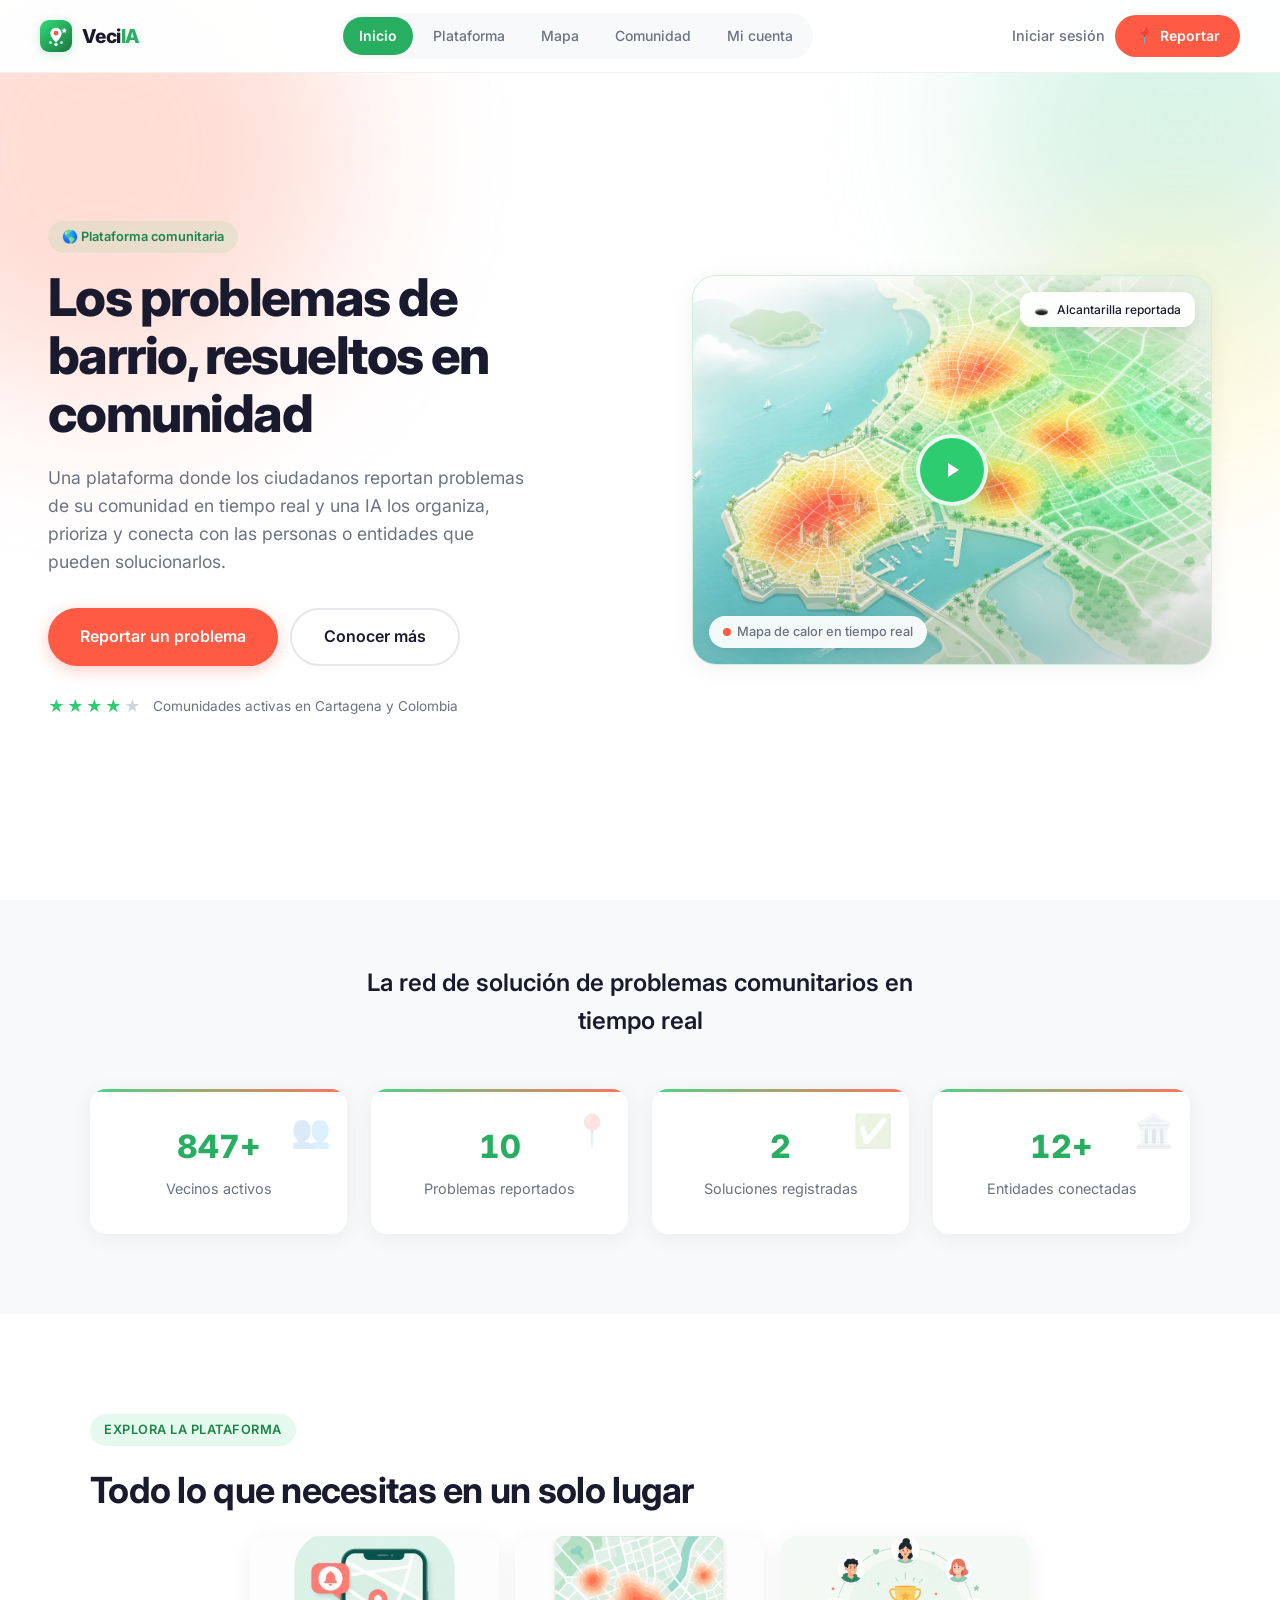
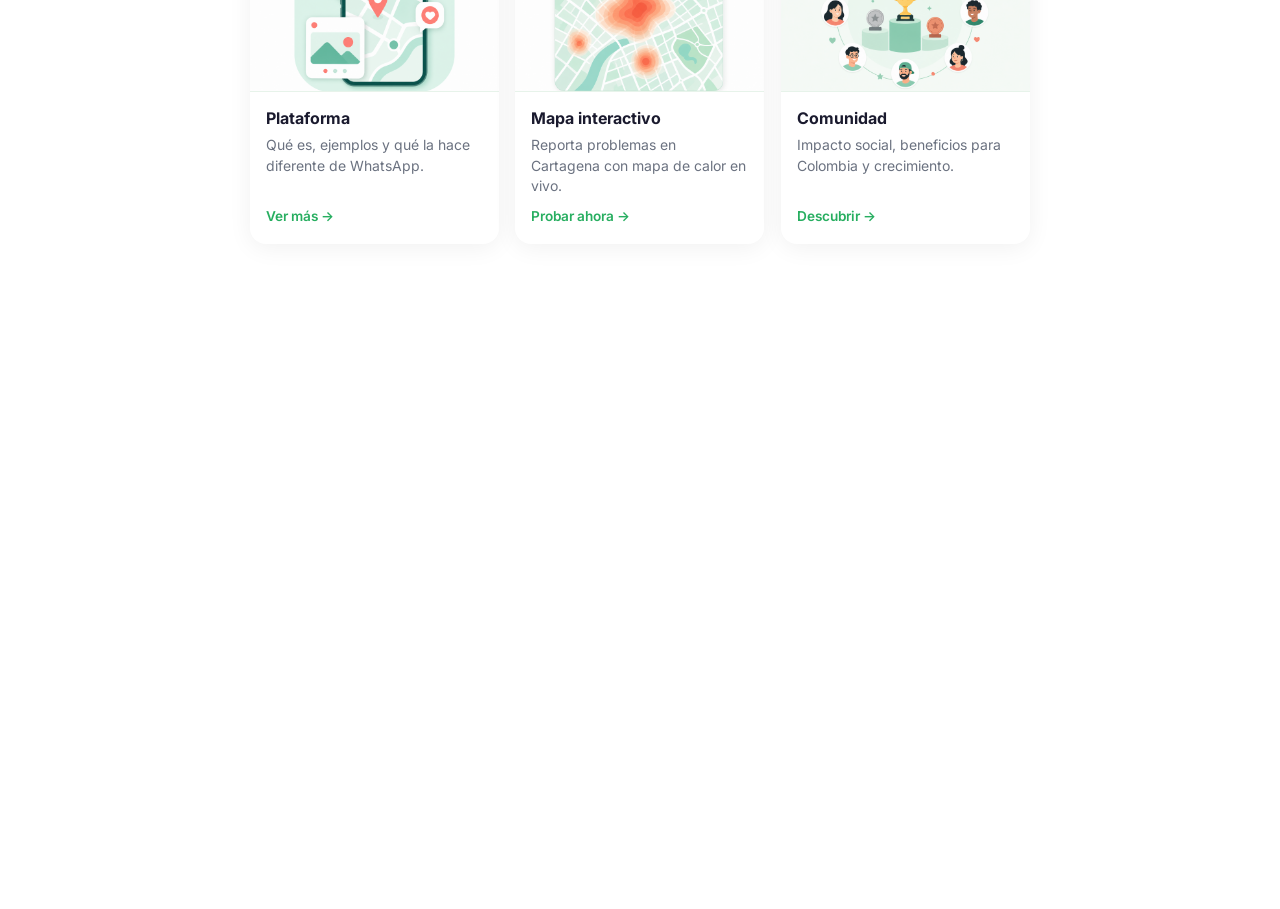
==== commit ee38933e: "commit 13" ====
--- a/index.html
+++ b/index.html
@@ -6,11 +6,12 @@
   <meta name="theme-color" content="#ffffff">
   <meta name="description" content="VeciIA – Reporta problemas de tu barrio en tiempo real. La IA los organiza, prioriza y conecta con quien puede solucionarlos.">
   <title>Inicio – VeciIA</title>
-  <link rel="preconnect" href="https://fonts.googleapis.com">
+  <link rel="icon" href="logo.svg" type="image/svg+xml">
+  <link rel="preload" href="styles.css" as="style">
+  <link rel="stylesheet" href="styles.css">
   <link rel="preconnect" href="https://fonts.gstatic.com" crossorigin>
-  <link href="https://fonts.googleapis.com/css2?family=Inter:wght@400;500;600;700;800&display=swap" rel="stylesheet">
-  <link rel="icon" href="logo.svg" type="image/svg+xml">
-  <link rel="stylesheet" href="styles.css">
+  <link rel="preload" as="style" href="https://fonts.googleapis.com/css2?family=Inter:wght@400;600;700&display=swap" onload="this.onload=null;this.rel='stylesheet'">
+  <noscript><link rel="stylesheet" href="https://fonts.googleapis.com/css2?family=Inter:wght@400;600;700&display=swap"></noscript>
 </head>
 <body data-page="index">
   <div class="blob blob-peach" aria-hidden="true"></div>
@@ -51,7 +52,11 @@
                 src="assets/hero-heatmap.png"
                 alt="Mapa de calor en tiempo real de problemas reportados en Cartagena"
                 class="map-preview-img"
+                width="640"
+                height="480"
                 loading="eager"
+                fetchpriority="high"
+                decoding="async"
               >
               <div class="map-notifications" aria-live="polite"></div>
               <span class="map-label">
@@ -148,10 +153,10 @@
   <div id="site-footer"></div>
   <div id="site-auth"></div>
 
-  <script src="layout.js"></script>
-  <script src="app.js"></script>
-  <script src="ui.js"></script>
-  <script src="main.js"></script>
+  <script src="layout.js" defer></script>
+  <script src="app.js" defer></script>
+  <script src="ui.js" defer></script>
+  <script src="main.js" defer></script>
   <script>
     if (typeof VeciIA !== 'undefined') {
       VeciIA.on('ready', () => {
--- a/styles.css
+++ b/styles.css
@@ -45,6 +45,25 @@
   -webkit-font-smoothing: antialiased;
 }
 
+/* Render below-the-fold sections lazily */
+main > .section:not(.page-hero),
+main > .stats-section,
+.cta-section,
+.section-alt,
+.section-benefits,
+.section-growth,
+.section-live,
+.section-impact {
+  content-visibility: auto;
+  contain-intrinsic-size: auto 360px;
+}
+
+.hero,
+.page-hero,
+.map-page-header {
+  content-visibility: visible;
+}
+
 img, video, svg, canvas {
   max-width: 100%;
   height: auto;
@@ -2281,8 +2300,8 @@
   border-radius: var(--radius);
   padding: 32px;
   box-shadow: var(--card-shadow);
-  transition: transform 0.3s var(--ease-out), box-shadow 0.3s;
-  will-change: transform;
+  overflow: hidden;
+  transition: box-shadow 0.3s var(--ease-out);
 }
 
 .benefit-card:hover {
@@ -2293,11 +2312,12 @@
   font-size: 1.25rem;
   display: block;
   margin-bottom: 12px;
-  transition: transform 0.3s var(--ease-spring);
+  line-height: 1;
+  transform-origin: left center;
 }
 
 .benefit-card:hover .benefit-check {
-  transform: scale(1.2);
+  transform: none;
 }
 
 .benefit-card h3 {
@@ -2342,6 +2362,7 @@
     box-shadow: none;
     border: 1px solid rgba(0, 0, 0, 0.06);
     background: rgba(255, 255, 255, 0.85);
+    overflow: hidden;
   }
 
   .section-benefits .benefit-card:hover {
@@ -2351,10 +2372,11 @@
 
   .section-benefits .benefit-check {
     grid-row: 1 / span 2;
-    align-self: start;
+    align-self: center;
     font-size: 0.95rem;
     margin-bottom: 0;
-    margin-top: 1px;
+    margin-top: 0;
+    line-height: 1;
   }
 
   .section-benefits .benefit-card h3 {
@@ -4392,8 +4414,16 @@
   padding: 10px;
   border: 1px solid #e5e7eb;
   border-radius: 10px;
+  margin-bottom: 6px;
+  font-family: var(--font);
+}
+
+.cuenta-profile-form .form-hint {
+  display: block;
+  font-size: 0.72rem;
+  color: var(--text-muted);
   margin-bottom: 10px;
-  font-family: var(--font);
+  line-height: 1.35;
 }
 
 .cuenta-block {
@@ -4930,6 +4960,12 @@
 body[data-page="comunidad"] .benefit-card {
   background: rgba(255, 255, 255, 0.7);
   border: 1px solid rgba(0, 0, 0, 0.04);
+  transform: none !important;
+  overflow: hidden;
+}
+
+body[data-page="comunidad"] .benefit-card:hover .benefit-check {
+  transform: none;
 }
 
 /* ── Comunidad: galería en vivo ── */
@@ -5249,11 +5285,19 @@
   border: 1px solid rgba(0, 0, 0, 0.04);
 }
 
+.stats-donut-wrap {
+  display: flex;
+  flex-direction: column;
+  align-items: center;
+  gap: 4px;
+  flex-shrink: 0;
+}
+
 .stats-donut {
   --open: 50;
   --resolved: 50;
-  width: 92px;
-  height: 92px;
+  width: 84px;
+  height: 84px;
   flex-shrink: 0;
   border-radius: 50%;
   background: conic-gradient(
@@ -5267,31 +5311,38 @@
 }
 
 .stats-donut-inner {
-  width: 64px;
-  height: 64px;
+  width: 62px;
+  height: 62px;
   background: white;
   border-radius: 50%;
   display: flex;
-  flex-direction: column;
   align-items: center;
   justify-content: center;
   box-shadow: inset 0 0 0 1px rgba(0, 0, 0, 0.05);
 }
 
 .stats-donut-inner strong {
-  font-size: 1.05rem;
+  font-size: 0.82rem;
   font-weight: 800;
   color: #059669;
   line-height: 1;
+  letter-spacing: -0.02em;
+  font-variant-numeric: tabular-nums;
+}
+
+.stats-donut-caption {
+  font-size: 0.58rem;
+  font-weight: 700;
+  color: var(--text-muted);
+  text-transform: uppercase;
+  letter-spacing: 0.05em;
+  line-height: 1.2;
+  text-align: center;
+  max-width: 84px;
 }
 
 .stats-donut-inner span {
-  font-size: 0.56rem;
-  font-weight: 600;
-  color: var(--text-muted);
-  text-transform: uppercase;
-  letter-spacing: 0.03em;
-  margin-top: 3px;
+  display: none;
 }
 
 .stats-overview-legend {
@@ -5470,9 +5521,13 @@
     margin-bottom: 12px;
   }
 
+  .stats-donut-wrap {
+    gap: 3px;
+  }
+
   .stats-donut {
-    width: 80px;
-    height: 80px;
+    width: 76px;
+    height: 76px;
   }
 
   .stats-donut-inner {
@@ -5481,7 +5536,12 @@
   }
 
   .stats-donut-inner strong {
-    font-size: 0.95rem;
+    font-size: 0.76rem;
+  }
+
+  .stats-donut-caption {
+    font-size: 0.52rem;
+    max-width: 76px;
   }
 
   .stats-legend-item {
--- a/styles.css
+++ b/styles.css
@@ -45,6 +45,25 @@
   -webkit-font-smoothing: antialiased;
 }
 
+/* Render below-the-fold sections lazily */
+main > .section:not(.page-hero),
+main > .stats-section,
+.cta-section,
+.section-alt,
+.section-benefits,
+.section-growth,
+.section-live,
+.section-impact {
+  content-visibility: auto;
+  contain-intrinsic-size: auto 360px;
+}
+
+.hero,
+.page-hero,
+.map-page-header {
+  content-visibility: visible;
+}
+
 img, video, svg, canvas {
   max-width: 100%;
   height: auto;
@@ -2281,8 +2300,8 @@
   border-radius: var(--radius);
   padding: 32px;
   box-shadow: var(--card-shadow);
-  transition: transform 0.3s var(--ease-out), box-shadow 0.3s;
-  will-change: transform;
+  overflow: hidden;
+  transition: box-shadow 0.3s var(--ease-out);
 }
 
 .benefit-card:hover {
@@ -2293,11 +2312,12 @@
   font-size: 1.25rem;
   display: block;
   margin-bottom: 12px;
-  transition: transform 0.3s var(--ease-spring);
+  line-height: 1;
+  transform-origin: left center;
 }
 
 .benefit-card:hover .benefit-check {
-  transform: scale(1.2);
+  transform: none;
 }
 
 .benefit-card h3 {
@@ -2342,6 +2362,7 @@
     box-shadow: none;
     border: 1px solid rgba(0, 0, 0, 0.06);
     background: rgba(255, 255, 255, 0.85);
+    overflow: hidden;
   }
 
   .section-benefits .benefit-card:hover {
@@ -2351,10 +2372,11 @@
 
   .section-benefits .benefit-check {
     grid-row: 1 / span 2;
-    align-self: start;
+    align-self: center;
     font-size: 0.95rem;
     margin-bottom: 0;
-    margin-top: 1px;
+    margin-top: 0;
+    line-height: 1;
   }
 
   .section-benefits .benefit-card h3 {
@@ -4392,8 +4414,16 @@
   padding: 10px;
   border: 1px solid #e5e7eb;
   border-radius: 10px;
+  margin-bottom: 6px;
+  font-family: var(--font);
+}
+
+.cuenta-profile-form .form-hint {
+  display: block;
+  font-size: 0.72rem;
+  color: var(--text-muted);
   margin-bottom: 10px;
-  font-family: var(--font);
+  line-height: 1.35;
 }
 
 .cuenta-block {
@@ -4930,6 +4960,12 @@
 body[data-page="comunidad"] .benefit-card {
   background: rgba(255, 255, 255, 0.7);
   border: 1px solid rgba(0, 0, 0, 0.04);
+  transform: none !important;
+  overflow: hidden;
+}
+
+body[data-page="comunidad"] .benefit-card:hover .benefit-check {
+  transform: none;
 }
 
 /* ── Comunidad: galería en vivo ── */
@@ -5249,11 +5285,19 @@
   border: 1px solid rgba(0, 0, 0, 0.04);
 }
 
+.stats-donut-wrap {
+  display: flex;
+  flex-direction: column;
+  align-items: center;
+  gap: 4px;
+  flex-shrink: 0;
+}
+
 .stats-donut {
   --open: 50;
   --resolved: 50;
-  width: 92px;
-  height: 92px;
+  width: 84px;
+  height: 84px;
   flex-shrink: 0;
   border-radius: 50%;
   background: conic-gradient(
@@ -5267,31 +5311,38 @@
 }
 
 .stats-donut-inner {
-  width: 64px;
-  height: 64px;
+  width: 62px;
+  height: 62px;
   background: white;
   border-radius: 50%;
   display: flex;
-  flex-direction: column;
   align-items: center;
   justify-content: center;
   box-shadow: inset 0 0 0 1px rgba(0, 0, 0, 0.05);
 }
 
 .stats-donut-inner strong {
-  font-size: 1.05rem;
+  font-size: 0.82rem;
   font-weight: 800;
   color: #059669;
   line-height: 1;
+  letter-spacing: -0.02em;
+  font-variant-numeric: tabular-nums;
+}
+
+.stats-donut-caption {
+  font-size: 0.58rem;
+  font-weight: 700;
+  color: var(--text-muted);
+  text-transform: uppercase;
+  letter-spacing: 0.05em;
+  line-height: 1.2;
+  text-align: center;
+  max-width: 84px;
 }
 
 .stats-donut-inner span {
-  font-size: 0.56rem;
-  font-weight: 600;
-  color: var(--text-muted);
-  text-transform: uppercase;
-  letter-spacing: 0.03em;
-  margin-top: 3px;
+  display: none;
 }
 
 .stats-overview-legend {
@@ -5470,9 +5521,13 @@
     margin-bottom: 12px;
   }
 
+  .stats-donut-wrap {
+    gap: 3px;
+  }
+
   .stats-donut {
-    width: 80px;
-    height: 80px;
+    width: 76px;
+    height: 76px;
   }
 
   .stats-donut-inner {
@@ -5481,7 +5536,12 @@
   }
 
   .stats-donut-inner strong {
-    font-size: 0.95rem;
+    font-size: 0.76rem;
+  }
+
+  .stats-donut-caption {
+    font-size: 0.52rem;
+    max-width: 76px;
   }
 
   .stats-legend-item {
